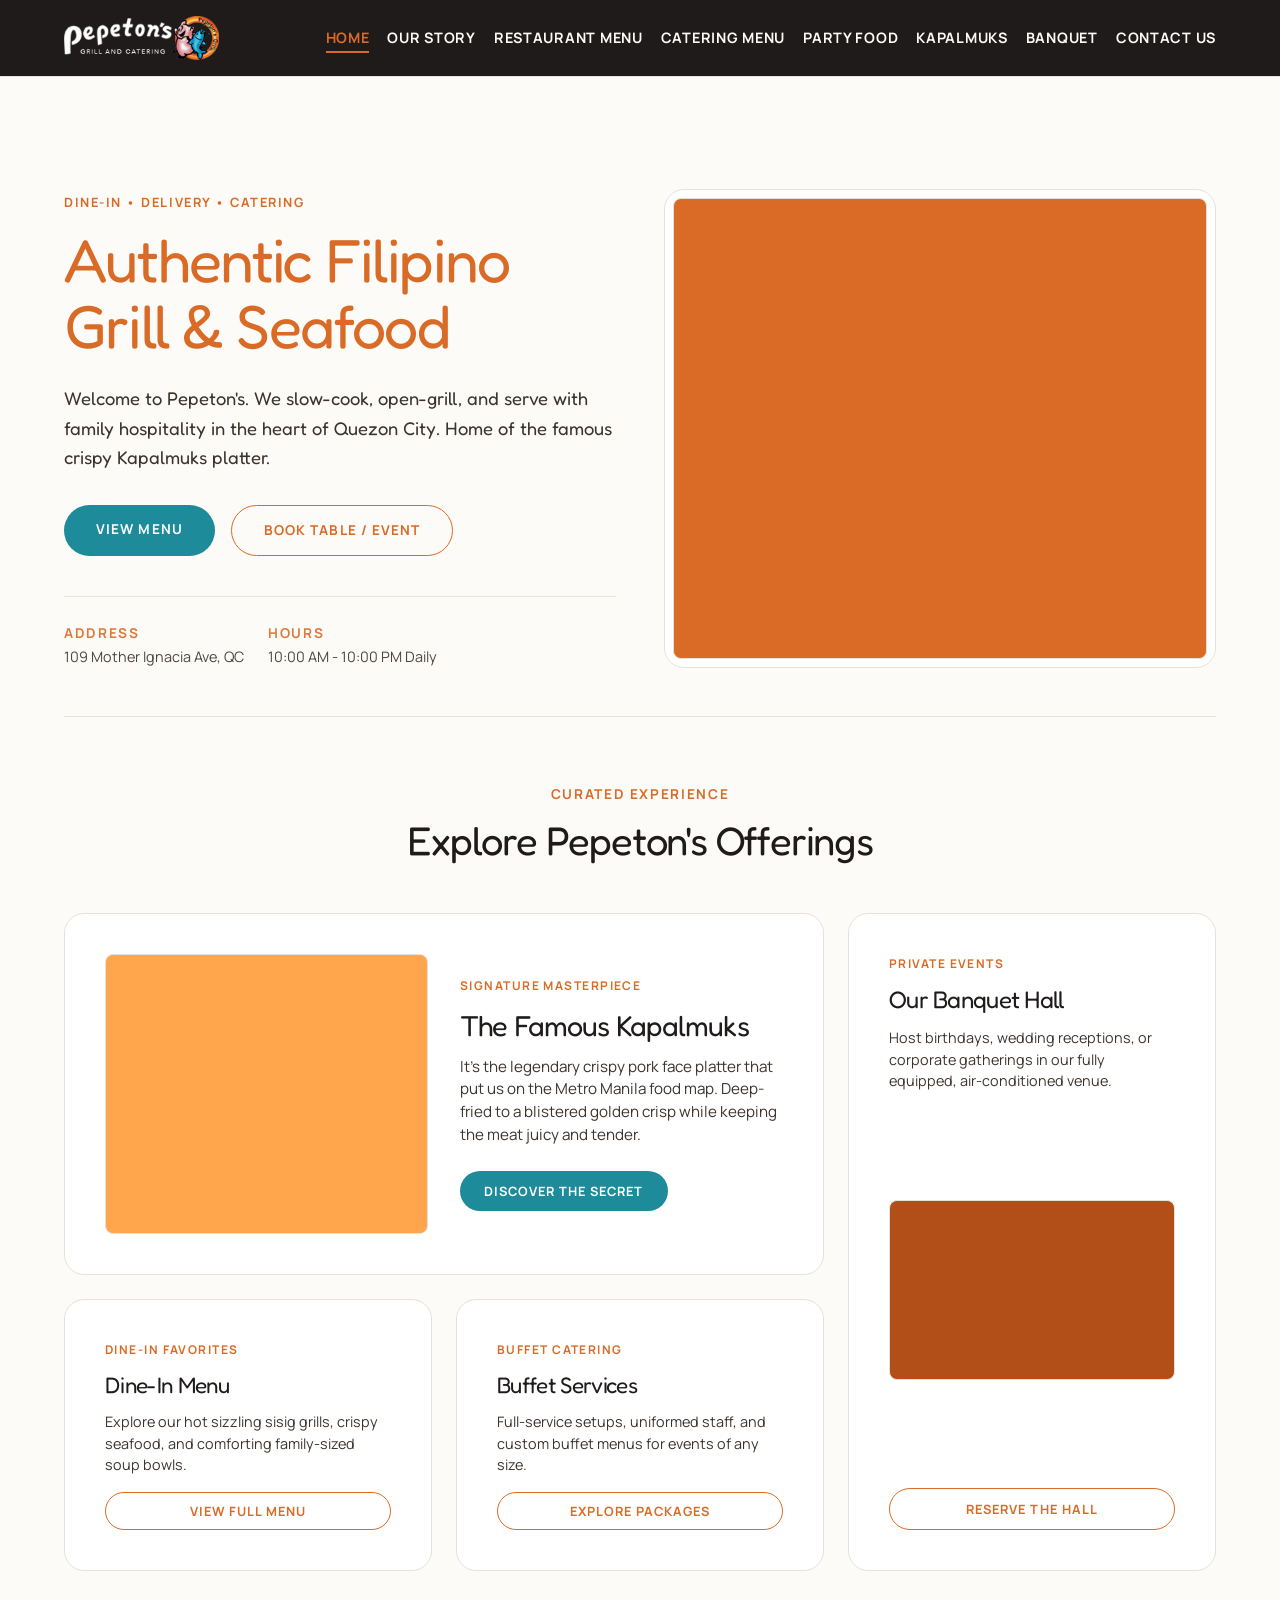
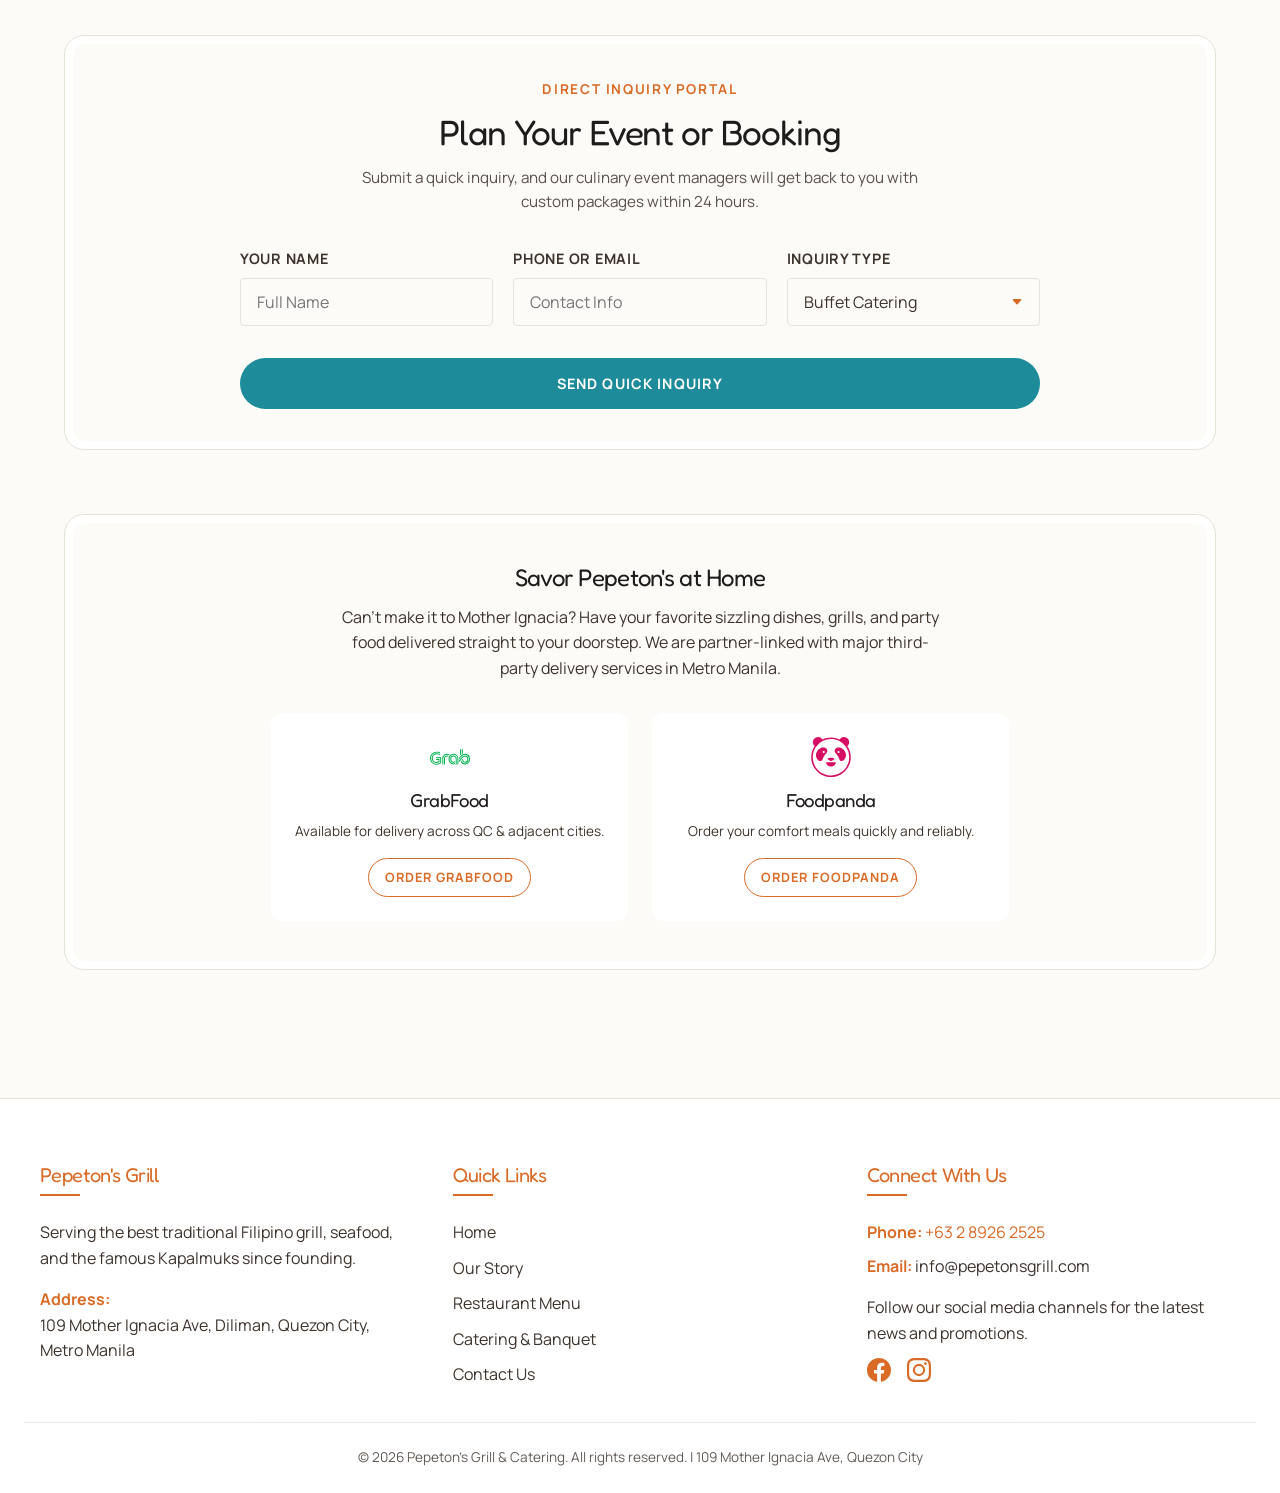
==== index.html @ 1246f4df "first commit" ====
<!DOCTYPE html>
<html lang="en">
<head>
  <meta charset="UTF-8">
  <meta name="viewport" content="width=device-width, initial-scale=1.0">
  <title>Pepeton's Grill & Catering | Home | Filipino & Seafood in Quezon City</title>
  <meta name="description" content="Welcome to Pepeton's Grill & Catering in Quezon City. Famous for Kapalmuks (crispy pork face), sisig, and grilled seafood. Order delivery or book private banquet and catering.">
  
  <!-- Google Fonts: Fredoka and Manrope -->
  <link rel="preconnect" href="https://fonts.googleapis.com">
  <link rel="preconnect" href="https://fonts.gstatic.com" crossorigin>
  <link href="https://fonts.googleapis.com/css2?family=Fredoka:wght@400;600;700&family=Manrope:wght@400;700&display=swap" rel="stylesheet">
  
  <link rel="stylesheet" href="css/style.css">

</head>
<body>

  <!-- Top Sticky Header -->
  <header>
    <div class="nav-container">
      <a href="index.html" class="nav-logo" id="headerLogoLink">
        <img src="assets/logo.png" alt="Pepeton's Logo">
      </a>
      
      <button class="mobile-nav-toggle" id="mobileNavToggle" aria-label="Toggle navigation">
        <span></span>
        <span></span>
        <span></span>
      </button>

      <ul class="nav-links" id="navLinks">
        <li><a href="index.html" class="active">Home</a></li>
        <li><a href="our-story.html">Our Story</a></li>
        <li><a href="menu/restaurant.html">Restaurant Menu</a></li>
        <li><a href="menu/catering.html">Catering Menu</a></li>
        <li><a href="menu/party-food.html">Party Food</a></li>
        <li><a href="kapalmuks.html">Kapalmuks</a></li>
        <li><a href="banquet.html">Banquet</a></li>
        <li><a href="contact.html">Contact Us</a></li>
      </ul>
    </div>
  </header>

  <main>
    <!-- Hero Section -->
    <section class="hero" id="homeHero" style="margin-bottom: 64px;">
      <div class="hero-content">
        <span class="text-gold text-uppercase-label" style="font-size: 0.8rem;">Dine-In • Delivery • Catering</span>
        <h1 class="text-gold" style="font-size: clamp(2.3rem, 5vw, 3.8rem); line-height: 1.1; margin: 12px 0 24px;">Authentic Filipino Grill & Seafood</h1>
        <p class="hero-tagline" style="margin-bottom: 32px; font-size: 1.15rem; line-height: 1.6;">
          Welcome to Pepeton's. We slow-cook, open-grill, and serve with family hospitality in the heart of Quezon City. Home of the famous crispy Kapalmuks platter.
        </p>
        
        <div class="hero-actions" style="margin-bottom: 40px;">
          <a href="menu/restaurant.html" class="btn btn-primary" id="heroBtnMenu">View Menu</a>
          <a href="#homeQuickInquiry" class="btn btn-secondary" id="heroBtnCatering">Book Table / Event</a>
        </div>
        
        <div class="hero-operating-info">
          <div>
            <strong class="text-gold text-uppercase-label">Address</strong>
            <p>109 Mother Ignacia Ave, QC</p>
          </div>
          <div>
            <strong class="text-gold text-uppercase-label">Hours</strong>
            <p>10:00 AM - 10:00 PM Daily</p>
          </div>
        </div>
      </div>
      
      <!-- Double-Bezel Hero Image Shell -->
      <div class="bezel-wrapper" style="width: 100%; height: 100%;">
        <div class="image-placeholder" id="heroImagePlaceholder" style="height: 100%; min-height: 400px; background-color: #D96B27;"></div>
      </div>
    </section>

    <!-- Asymmetrical Bento Feature Grid Section -->
    <section id="homeBento" style="margin-bottom: 64px;">
      <div style="text-align: center; margin-bottom: 48px;">
        <span class="text-gold text-uppercase-label">Curated Experience</span>
        <h2 style="font-size: 2.5rem; margin-top: 8px;">Explore Pepeton's Offerings</h2>
      </div>
      
      <div class="bento-grid">
        <!-- Bento Cell 1: Spotlight on the famous Kapalmuks (spans 2 cols on desktop) -->
        <div class="bezel-wrapper bento-col-2">
          <div class="card bento-flex-mobile" style="flex-direction: row; gap: 32px; padding: 32px; background-color: var(--color-maroon-bg); display: flex;">
            <div class="image-placeholder" style="width: 50%; min-height: 280px; background-color: #FFA64D;"></div>
            <div style="width: 50%; display: flex; flex-direction: column; justify-content: center; align-items: flex-start;">
              <span class="text-gold text-uppercase-label" style="font-size: 0.75rem;">Signature Masterpiece</span>
              <h3 style="font-size: 1.8rem; margin: 12px 0; color: var(--color-price-white);">The Famous Kapalmuks</h3>
              <p style="font-size: 0.95rem; margin-bottom: 24px; color: var(--color-body-cream); line-height: 1.5;">
                It's the legendary crispy pork face platter that put us on the Metro Manila food map. Deep-fried to a blistered golden crisp while keeping the meat juicy and tender.
              </p>
              <a href="kapalmuks.html" class="btn btn-primary" style="padding: 10px 24px; font-size: 0.8rem;">Discover the Secret</a>
            </div>
          </div>
        </div>

        <!-- Bento Cell 2: Banquet Hall (spans 1 col wide, but spans 2 rows high) -->
        <div class="bezel-wrapper bento-row-2">
          <div class="card" style="padding: 32px; display: flex; flex-direction: column; justify-content: space-between; background-color: var(--color-maroon-bg); height: 100%;">
            <div style="display: flex; flex-direction: column; align-items: flex-start;">
              <span class="text-gold text-uppercase-label" style="font-size: 0.75rem;">Private Events</span>
              <h3 style="font-size: 1.5rem; margin: 12px 0; color: var(--color-price-white);">Our Banquet Hall</h3>
              <p style="font-size: 0.9rem; color: var(--color-body-cream); margin-bottom: 24px; line-height: 1.5;">
                Host birthdays, wedding receptions, or corporate gatherings in our fully equipped, air-conditioned venue.
              </p>
            </div>
            <div class="image-placeholder" style="min-height: 180px; background-color: #B24E18; margin-bottom: 24px;"></div>
            <a href="banquet.html" class="btn btn-secondary" style="width: 100%; text-align: center; font-size: 0.8rem; padding: 10px 0;">Reserve the Hall</a>
          </div>
        </div>

        <!-- Bento Cell 3: Dine-In Menu (1 col) -->
        <div class="bezel-wrapper">
          <div class="card" style="padding: 32px; display: flex; flex-direction: column; justify-content: space-between; background-color: var(--color-maroon-bg); height: 100%;">
            <div style="display: flex; flex-direction: column; align-items: flex-start;">
              <span class="text-gold text-uppercase-label" style="font-size: 0.75rem;">Dine-In Favorites</span>
              <h3 style="font-size: 1.4rem; margin: 12px 0; color: var(--color-price-white);">Dine-In Menu</h3>
              <p style="font-size: 0.9rem; color: var(--color-body-cream); line-height: 1.5;">
                Explore our hot sizzling sisig grills, crispy seafood, and comforting family-sized soup bowls.
              </p>
            </div>
            <a href="menu/restaurant.html" class="btn btn-secondary" style="width: 100%; text-align: center; font-size: 0.8rem; padding: 8px 0; margin-top: 16px;">View Full Menu</a>
          </div>
        </div>

        <!-- Bento Cell 4: Catering Services (1 col) -->
        <div class="bezel-wrapper">
          <div class="card" style="padding: 32px; display: flex; flex-direction: column; justify-content: space-between; background-color: var(--color-maroon-bg); height: 100%;">
            <div style="display: flex; flex-direction: column; align-items: flex-start;">
              <span class="text-gold text-uppercase-label" style="font-size: 0.75rem;">Buffet Catering</span>
              <h3 style="font-size: 1.4rem; margin: 12px 0; color: var(--color-price-white);">Buffet Services</h3>
              <p style="font-size: 0.9rem; color: var(--color-body-cream); line-height: 1.5;">
                Full-service setups, uniformed staff, and custom buffet menus for events of any size.
              </p>
            </div>
            <a href="menu/catering.html" class="btn btn-secondary" style="width: 100%; text-align: center; font-size: 0.8rem; padding: 8px 0; margin-top: 16px;">Explore Packages</a>
          </div>
        </div>
      </div>
    </section>

    <!-- High-Converting Lead Generation Inquiry Widget -->
    <section class="bezel-wrapper" id="homeQuickInquiry" style="margin-bottom: 64px;">
      <div class="bezel-inner-form">
        <div style="text-align: center; max-width: 600px; margin: 0 auto 32px;">
          <span class="text-gold text-uppercase-label">Direct Inquiry Portal</span>
          <h2 style="font-size: 2.2rem; margin-top: 8px; margin-bottom: 12px;">Plan Your Event or Booking</h2>
          <p style="font-size: 0.95rem; opacity: 0.85;">Submit a quick inquiry, and our culinary event managers will get back to you with custom packages within 24 hours.</p>
        </div>
        
        <form id="quickInquiryForm" style="max-width: 800px; margin: 0 auto;" onsubmit="event.preventDefault(); alert('Thank you! Your inquiry has been registered. Our events manager will contact you shortly.'); this.reset();">
          <div class="content-grid" style="grid-template-columns: repeat(auto-fit, minmax(200px, 1fr)); gap: 20px; margin-bottom: 32px;">
            <div class="form-group" style="margin-bottom: 0;">
              <label for="quickName">Your Name</label>
              <input type="text" id="quickName" class="form-control" placeholder="Full Name" required>
            </div>
            
            <div class="form-group" style="margin-bottom: 0;">
              <label for="quickContact">Phone or Email</label>
              <input type="text" id="quickContact" class="form-control" placeholder="Contact Info" required>
            </div>
            
            <div class="form-group" style="margin-bottom: 0;">
              <label for="quickType">Inquiry Type</label>
              <select id="quickType" class="form-control" required>
                <option value="catering">Buffet Catering</option>
                <option value="banquet">Private Banquet Booking</option>
                <option value="party">Party Trays Delivery/Pickup</option>
                <option value="table">Table Reservation</option>
              </select>
            </div>
          </div>
          
          <button type="submit" class="btn btn-primary" style="width: 100%; padding: 16px 0; font-size: 0.9rem;">Send Quick Inquiry</button>
        </form>
      </div>
    </section>

    <!-- Delivery Platforms & Banner -->
    <section class="bezel-wrapper" id="homeDelivery" style="margin-bottom: 64px;">
      <div class="card" style="text-align: center; background-color: var(--color-bg-dark); padding: 40px 24px;">
        <h2 style="margin-bottom: 12px;">Savor Pepeton's at Home</h2>
        <p style="max-width: 600px; margin: 0 auto 32px; color: var(--color-body-cream);">
          Can't make it to Mother Ignacia? Have your favorite sizzling dishes, grills, and party food delivered straight to your doorstep. We are partner-linked with major third-party delivery services in Metro Manila.
        </p>
        
        <div class="content-grid" style="grid-template-columns: repeat(auto-fit, minmax(200px, 1fr)); gap: 24px; max-width: 800px; margin: 0 auto;">
          <div class="card" style="padding: 24px; align-items: center; justify-content: center; background-color: var(--color-maroon-bg); display: flex;">
            <svg role="img" viewBox="0 0 24 24" xmlns="http://www.w3.org/2000/svg" style="width: 40px; height: 40px; fill: #00B14F; margin-bottom: 12px;">
              <title>Grab</title>
              <path d="M23.129 10.863a2.927 2.927 0 00-2.079-.872c-.57 0-1.141.212-1.455.421-.651.434-1.186.904-2.149 2.148v.894c.817-1.064 1.59-1.903 2.177-2.364.386-.31.933-.501 1.427-.501 1.275 0 2.352 1.077 2.352 2.352v.538c0 .63-.247 1.223-.698 1.668a2.341 2.341 0 01-1.654.685c-1.048 0-1.97-.719-2.22-1.701l-.422.51c.307 1.03 1.417 1.789 2.642 1.789.778 0 1.516-.31 2.079-.872.562-.562.871-1.3.871-2.079v-.538c0-.778-.31-1.517-.871-2.078m-12.8-.274c.406 0 .757.087 1.074.266.149-.186.299-.337.411-.449-.335-.256-.903-.415-1.485-.415-.83 0-1.584.3-2.122.843-.534.54-.83 1.287-.83 2.107v3.489h.598V12.94c0-1.385.968-2.352 2.354-2.352m5.678 5.84v-3.488c0-1.072-.84-1.913-1.913-1.913-.5 0-.976.203-1.343.57a1.895 1.895 0 00-.57 1.343v.538c0 1.037.877 1.913 1.913 1.913.285 0 .671-.07.908-.264v-.631c-.232.187-.57.298-.908.298a1.302 1.302 0 01-1.315-1.316v-.538a1.3 1.3 0 011.315-1.314 1.3 1.3 0 011.316 1.314v3.489zM0 12.596v.193c0 1.036.393 2.003 1.107 2.722a3.759 3.759 0 002.689 1.112c.82 0 1.548-.186 2.162-.551.506-.302.73-.607.75-.635V12.22H3.65v.597H6.11v2.434l-.002.002c-.288.288-.972.77-2.312.77a3.165 3.165 0 01-2.279-.938 3.247 3.247 0 01-.92-2.297v-.193c0-.83.375-1.656 1.026-2.269a3.558 3.558 0 012.442-.967c.847 0 1.438.129 1.913.416v-.67c-.494-.21-1.085-.305-1.913-.305C1.862 8.8 0 10.538 0 12.595m10.329-.968c.226 0 .419.037.571.112.075-.186.151-.339.262-.525-.162-.116-.549-.186-.833-.186-1.09 0-1.913.823-1.913 1.913v3.489h.598V12.94c0-.774.54-1.314 1.315-1.314m-4.351-.702v-.707c-.541-.29-1.131-.419-1.913-.419-.799 0-1.555.293-2.132.824-.577.532-.895 1.233-.895 1.972v.193c0 1.542 1.237 2.796 2.758 2.796 1.237 0 1.745-.405 1.874-.533v-1.794H3.65v.598h1.46v.899l-.005.001c-.187.075-.578.231-1.31.231-.58 0-1.122-.225-1.528-.636a2.203 2.203 0 01-.632-1.562v-.193c0-1.192 1.113-2.198 2.43-2.198.91 0 1.45.147 1.913.528m14.105 1.126c.27-.27.623-.424.967-.424.737 0 1.315.577 1.315 1.314v.538c0 .738-.578 1.316-1.315 1.316-.357 0-.702-.196-.972-.55a2.151 2.151 0 01-.418-1.12l-.484.591c.095.452.33.885.665 1.19.344.313.774.486 1.209.486a1.915 1.915 0 001.913-1.913v-.538c0-.499-.202-.977-.57-1.343a1.896 1.896 0 00-1.343-.57c-.316 0-.818.114-1.417.652l-.002.002c-.16.16-.536.536-.765.804-.384.42-.943 1.054-1.42 1.688v.933c.529-.68.833-1.06 1.33-1.634.445-.519.996-1.15 1.307-1.422m-8.939 1.428c0 .779.31 1.517.872 2.08a2.93 2.93 0 002.078.87c.33 0 .669-.07.908-.188v-.597c-.28.117-.618.188-.908.188-1.274 0-2.352-1.077-2.352-2.353v-.538c0-1.275 1.078-2.352 2.352-2.352a2.34 2.34 0 012.353 2.353v3.488h.598v-3.604a2.979 2.979 0 00-.915-2.006 2.92 2.92 0 00-2.036-.83c-.778 0-1.516.31-2.078.873a2.926 2.926 0 00-.872 2.078zm6.918-2.313c.183-.22.372-.443.596-.631V7.378h-.596zm1.037-.876V7.378h.597V9.88a3.601 3.601 0 00-.597.41"/>
            </svg>
            <h3>GrabFood</h3>
            <p style="font-size: 0.85rem; margin: 8px 0 16px;">Available for delivery across QC & adjacent cities.</p>
            <a href="https://food.grab.com" target="_blank" rel="noopener" class="btn btn-secondary" style="padding: 8px 16px; font-size: 0.8rem;">Order GrabFood</a>
          </div>
          
          <div class="card" style="padding: 24px; align-items: center; justify-content: center; background-color: var(--color-maroon-bg); display: flex;">
            <svg role="img" viewBox="0 0 24 24" xmlns="http://www.w3.org/2000/svg" style="width: 40px; height: 40px; fill: #D70F64; margin-bottom: 12px;">
              <title>foodpanda</title>
              <path d="M4.224 0a3.14 3.14 0 00-3.14 3.127 3.1 3.1 0 001.079 2.36 11.811 11.811 0 00-2.037 6.639C.126 18.68 5.458 24 12 24c6.542 0 11.874-5.32 11.874-11.874a11.69 11.69 0 00-2.025-6.614 3.136 3.136 0 001.09-2.373A3.132 3.132 0 0019.8.012a3.118 3.118 0 00-2.636 1.438A11.792 11.792 0 0012.012.264c-1.845 0-3.595.419-5.152 1.174A3.133 3.133 0 004.224 0zM12 1.198c1.713 0 3.331.396 4.78 1.102a10.995 10.995 0 014.29 3.715 10.89 10.89 0 011.882 6.135c.011 6.039-4.901 10.951-10.94 10.951-6.04 0-10.951-4.912-10.951-10.951 0-2.277.694-4.386 1.88-6.135A11.08 11.08 0 017.232 2.3 10.773 10.773 0 0112 1.198zM7.367 6.345c-.853.012-1.743.292-2.28.653-1.031.682-2.29 2.156-2.085 4.181.191 2.025 1.785 3.283 2.612 3.283.826 0 1.234-.42 1.485-1.45.252-1.018 1.115-2.192 2.217-3.45s-.024-2.469-.024-2.469c-.393-.513-1.052-.727-1.755-.747a3.952 3.952 0 00-.17-.001zm9.233.007l-.17.001c-.702.02-1.358.233-1.746.752 0 0-1.126 1.21-.024 2.469 1.114 1.258 1.965 2.432 2.217 3.45.251 1.019.659 1.438 1.485 1.45.827 0 2.409-1.258 2.612-3.283.204-2.025-1.054-3.51-2.084-4.182-.544-.36-1.437-.643-2.29-.657zm-8.962 2c.348 0 .624.275.624.623-.012.335-.288.623-.624.623a.619.619 0 01-.623-.623c0-.348.276-.624.623-.624zm8.891 0c.348 0 .623.275.623.623-.012.335-.287.623-.623.623a.619.619 0 01-.623-.623c0-.348.288-.624.623-.624zm-4.541 4.025c-.527 0-2.06.096-2.06.587 0 .887 1.88 1.522 2.06 1.474.18.048 2.06-.587 2.06-1.474 0-.49-1.52-.587-2.06-.587zM9.076 15.17c0 1.414 1.294 2.564 2.912 2.564 1.618 0 2.924-1.15 2.924-2.564z"/>
            </svg>
            <h3>Foodpanda</h3>
            <p style="font-size: 0.85rem; margin: 8px 0 16px;">Order your comfort meals quickly and reliably.</p>
            <a href="https://www.foodpanda.ph" target="_blank" rel="noopener" class="btn btn-secondary" style="padding: 8px 16px; font-size: 0.8rem;">Order Foodpanda</a>
          </div>
        </div>
      </div>
    </section>
  </main>

  <!-- Footer -->
  <footer>
    <div class="footer-grid">
      <div class="footer-col">
        <h3 class="text-gold">Pepeton's Grill</h3>
        <p>Serving the best traditional Filipino grill, seafood, and the famous Kapalmuks since founding.</p>
        <p style="margin-top: 16px;"><strong class="text-gold">Address:</strong><br>109 Mother Ignacia Ave, Diliman, Quezon City, Metro Manila</p>
      </div>
      
      <div class="footer-col">
        <h3 class="text-gold">Quick Links</h3>
        <ul>
          <li><a href="index.html">Home</a></li>
          <li><a href="our-story.html">Our Story</a></li>
          <li><a href="menu/restaurant.html">Restaurant Menu</a></li>
          <li><a href="menu/catering.html">Catering & Banquet</a></li>
          <li><a href="contact.html">Contact Us</a></li>
        </ul>
      </div>

      <div class="footer-col">
        <h3 class="text-gold">Connect With Us</h3>
        <p><strong class="text-gold">Phone:</strong> <a href="tel:+63289262525" class="text-gold">+63 2 8926 2525</a></p>
        <p><strong class="text-gold">Email:</strong> info@pepetonsgrill.com</p>
        <p style="margin-top: 16px;">Follow our social media channels for the latest news and promotions.</p>
        <p style="margin-top: 12px; display: flex; gap: 16px; align-items: center;">
          <a href="https://facebook.com" target="_blank" rel="noopener" class="text-gold" aria-label="Facebook" style="display: flex; align-items: center;">
            <svg viewBox="0 0 24 24" fill="currentColor" style="width: 24px; height: 24px; transition: transform 0.2s;" onmouseover="this.style.transform='scale(1.1)'" onmouseout="this.style.transform='scale(1)'">
              <path d="M24 12.073c0-6.627-5.373-12-12-12s-12 5.373-12 12c0 5.99 4.388 10.954 10.125 11.854v-8.385H7.078v-3.47h3.047V9.43c0-3.007 1.792-4.669 4.533-4.669 1.312 0 2.686.235 2.686.235v2.953H15.83c-1.491 0-1.956.925-1.956 1.874v2.25h3.328l-.532 3.47h-2.796v8.385C19.612 23.027 24 18.062 24 12.073z"/>
            </svg>
          </a>
          <a href="https://instagram.com" target="_blank" rel="noopener" class="text-gold" aria-label="Instagram" style="display: flex; align-items: center;">
            <svg viewBox="0 0 24 24" fill="currentColor" style="width: 24px; height: 24px; transition: transform 0.2s;" onmouseover="this.style.transform='scale(1.1)'" onmouseout="this.style.transform='scale(1)'">
              <path d="M12 2.163c3.204 0 3.584.012 4.85.07 3.252.148 4.771 1.691 4.919 4.919.058 1.265.069 1.645.069 4.849 0 3.205-.012 3.584-.069 4.849-.149 3.225-1.664 4.771-4.919 4.919-1.266.058-1.644.07-4.85.07-3.204 0-3.584-.012-4.849-.07-3.26-.149-4.771-1.699-4.919-4.92-.058-1.265-.07-1.644-.07-4.849 0-3.204.013-3.583.07-4.849.149-3.227 1.664-4.771 4.919-4.919 1.266-.057 1.645-.069 4.849-.069zM12 0C8.741 0 8.333.014 7.053.072 2.695.272.273 2.69.073 7.051.014 8.333 0 8.741 0 12c0 3.259.014 3.668.072 4.948.2 4.358 2.618 6.78 6.98 6.98 1.281.058 1.689.072 4.948.072 3.259 0 3.668-.014 4.948-.072 4.354-.2 6.782-2.618 6.979-6.98.059-1.28.073-1.689.073-4.948 0-3.259-.014-3.667-.072-4.947-.196-4.354-2.617-6.78-6.979-6.98C15.668.014 15.259 0 12 0zm0 5.838a6.162 6.162 0 1 0 0 12.324 6.162 6.162 0 0 0 0-12.324zM12 16a4 4 0 1 1 0-8 4 4 0 0 1 0 8zm6.406-11.845a1.44 1.44 0 1 0 0 2.881 1.44 1.44 0 0 0 0-2.881z"/>
            </svg>
          </a>
        </p>
      </div>
    </div>
    <div class="footer-bottom">
      &copy; 2026 Pepeton's Grill & Catering. All rights reserved. | 109 Mother Ignacia Ave, Quezon City
    </div>
  </footer>

  <script src="js/main.js"></script>
</body>
</html>
---- css/style.css ----
/* Core Design Tokens */
:root {
  /* Colors */
  --color-bg-dark: #FDFBF7; /* Premium off-white paper canvas */
  --color-maroon-bg: #FFFFFF; /* Pure white containers/header/footer */
  --color-brown-mid: #E6E2DA; /* Light warm-gray borders/dividers */
  --color-header-gold: #D96B27; /* Muted Logo Orange */
  --color-body-cream: #3D332D; /* Elegant dark charcoal-brown for readable text */
  --color-price-white: #1E1B1A; /* Very dark charcoal from logo background */
  --color-section-red: #1E8B9B; /* Muted Logo Fish Teal-Blue */
  --color-warm-orange: #D96B27; /* Muted Logo Orange */
  --color-heart-accent: #D67080; /* Muted Logo Pig Pink */
  --color-divider-brown: #C4B0A0; /* Soft sand divider */

  /* Spacing Scale (4pt base) */
  --space-xs: 4px;
  --space-sm: 8px;
  --space-md: 16px;
  --space-lg: 24px;
  --space-xl: 48px;
  --space-xxl: 64px;
  --space-xxxl: 96px;

  /* Fonts */
  --font-display: 'Fredoka', 'Manrope', sans-serif;
  --font-body: 'Manrope', sans-serif;

  /* Motion Curves */
  --motion-ease-standard: cubic-bezier(0.32, 0.72, 0, 1);



  /* Border Radii */
  --radius-sm: 4px;
  --radius-md: 8px;
  --radius-lg: 16px;
}

/* Global Reset & Base Styling */
* {
  box-sizing: border-box;
  margin: 0;
  padding: 0;
}

body {
  background-color: var(--color-bg-dark);
  color: var(--color-body-cream);
  font-family: var(--font-body);
  font-size: 16px;
  line-height: 1.6;
  -webkit-font-smoothing: antialiased;
  font-optical-sizing: auto;
  font-kerning: normal;
}

/* Typography Utility Classes */
h1, h2, h3, h4, h5, h6 {
  font-family: var(--font-display);
  font-weight: 400;
  color: var(--color-price-white);
  text-wrap: balance;
  letter-spacing: -0.03em;
  line-height: 1.25;
}

.text-price {
  color: var(--color-price-white);
  font-family: var(--font-display);
  font-weight: 400;
}

.text-gold {
  color: var(--color-header-gold);
}

.text-red {
  color: var(--color-section-red);
}

.text-uppercase-label {
  font-size: 0.85rem;
  font-weight: 700;
  letter-spacing: 0.12em; /* Open tracking for small uppercase labels */
  text-transform: uppercase;
}

a {
  color: inherit;
  text-decoration: none;
  transition: color 0.2s cubic-bezier(0.4, 0, 0.2, 1);
}

/* Keyboard Accessible Focus States */
a:focus-visible, 
button:focus-visible, 
input:focus-visible, 
select:focus-visible, 
textarea:focus-visible {
  outline: 2px solid var(--color-header-gold);
  outline-offset: 4px;
}

/* Prose Line Length Containment */
.container-prose {
  max-width: 70ch;
  margin-left: auto;
  margin-right: auto;
}

.container-prose p {
  margin-bottom: var(--space-md);
}

/* Header & Navigation */
header {
  position: sticky;
  top: 0;
  z-index: 100;
  background-color: var(--color-price-white);
  border-bottom: 1px solid var(--color-brown-mid);
}

.nav-container {
  display: flex;
  justify-content: space-between;
  align-items: center;
  max-width: 1200px;
  margin: 0 auto;
  padding: var(--space-md) var(--space-lg);
}

.nav-logo {
  display: flex;
  align-items: center;
  transition: transform 0.3s var(--motion-ease-standard);
}

.nav-logo:hover {
  transform: scale(1.02);
}

.nav-logo img {
  height: 44px; /* Slightly smaller to fit inside the padded badge */
  width: auto;
  display: block;
}

.nav-links {
  display: flex;
  gap: 18px;
  list-style: none;
  align-items: center;
}

.nav-links a {
  color: var(--color-bg-dark);
  font-size: 0.9rem;
  font-weight: 700;
  text-transform: uppercase;
  letter-spacing: 0.05em;
  padding: var(--space-xs) 0;
  border-bottom: 2px solid transparent;
  white-space: nowrap;
}

.nav-links a:hover,
.nav-links a.active {
  color: var(--color-header-gold);
  border-bottom-color: var(--color-header-gold);
}

/* Mobile Nav Toggle */
.mobile-nav-toggle {
  display: none;
  background: none;
  border: none;
  cursor: pointer;
  padding: var(--space-sm);
}

.mobile-nav-toggle span {
  display: block;
  width: 24px;
  height: 2px;
  background-color: var(--color-header-gold);
  margin: 5px 0;
  transition: 0.3s;
}

/* Page Layouts & Containers */
main {
  max-width: 1200px;
  margin: 0 auto;
  padding: var(--space-xxl) var(--space-lg);
}

section {
  margin-bottom: var(--space-xxl);
}

/* Footer styling */
footer {
  background-color: var(--color-maroon-bg);
  border-top: 1px solid var(--color-brown-mid);
  padding: var(--space-xxl) var(--space-lg) var(--space-lg);
}

.footer-grid {
  display: grid;
  grid-template-columns: repeat(auto-fit, minmax(250px, 1fr));
  gap: 40px;
  max-width: 1200px;
  margin: 0 auto;
}

.footer-col h3 {
  font-size: 1.25rem;
  margin-bottom: var(--space-lg);
  position: relative;
  padding-bottom: var(--space-sm);
}

.footer-col h3::after {
  content: '';
  position: absolute;
  left: 0;
  bottom: 0;
  width: 40px;
  height: 2px;
  background-color: var(--color-header-gold);
}

.footer-col p, .footer-col ul {
  color: var(--color-body-cream);
  margin-bottom: var(--space-sm);
}

.footer-col ul {
  list-style: none;
}

.footer-col ul li {
  margin-bottom: 10px;
}

.footer-col ul li a:hover {
  color: var(--color-header-gold);
}

.footer-bottom {
  text-align: center;
  padding-top: var(--space-lg);
  margin-top: var(--space-lg);
  border-top: 1px solid var(--color-brown-mid);
  font-size: 0.85rem;
  color: var(--color-body-cream);
  opacity: 0.8;
}

/* Interactive Components */
.btn {
  display: inline-block;
  font-family: var(--font-body);
  font-size: 0.85rem;
  font-weight: 700;
  text-transform: uppercase;
  letter-spacing: 0.08em;
  padding: 14px 32px;
  border-radius: 50px; /* Fully rounded pill per high-end design */
  cursor: pointer;
  text-align: center;
  transition: all 0.4s var(--motion-ease-standard);
  border: none;
}

.btn-primary {
  background-color: var(--color-section-red);
  color: #FFFFFF;
}

.btn-primary:hover {
  background-color: var(--color-warm-orange);
  transform: scale(1.02);
}

.btn-primary:active {
  transform: scale(0.98);
}

.btn-secondary {
  background-color: transparent;
  color: var(--color-header-gold);
  border: 1px solid var(--color-header-gold);
}

.btn-secondary:hover {
  background-color: var(--color-header-gold);
  color: var(--color-bg-dark);
  transform: scale(1.02);
}

.btn-secondary:active {
  transform: scale(0.98);
}

.image-placeholder {
  display: flex;
  flex-direction: column;
  align-items: center;
  justify-content: center;
  background-color: var(--color-maroon-bg);
  border: 1px solid var(--color-brown-mid);
  border-radius: var(--radius-md);
  padding: 0;
  text-align: center;
  min-height: 250px;
  width: 100%;
  position: relative;
  overflow: hidden;
  transition: border-color 0.2s;
}

.image-placeholder:hover {
  border-color: var(--color-header-gold);
}


/* Hero Section */
.hero {
  display: grid;
  grid-template-columns: 1fr 1fr;
  gap: var(--space-xl);
  align-items: center;
  padding: var(--space-xl) 0;
  border-bottom: 1px solid var(--color-brown-mid);
}

.hero-content h1 {
  font-size: clamp(2.5rem, 6vw, 4.5rem);
  margin-bottom: var(--space-lg);
  line-height: 1.1;
}

.hero-tagline {
  font-size: 1.25rem;
  color: var(--color-body-cream);
  margin-bottom: var(--space-xl);
  font-family: var(--font-display);
}

.hero-actions {
  display: flex;
  gap: var(--space-md);
  flex-wrap: wrap;
  margin-bottom: var(--space-xl);
}

.hero-operating-info {
  display: flex;
  gap: var(--space-lg);
  font-size: 0.9rem;
  border-top: 1px solid var(--color-brown-mid);
  padding-top: var(--space-lg);
  opacity: 0.9;
}

/* Cards & Layouts */
.content-grid {
  display: grid;
  grid-template-columns: repeat(auto-fit, minmax(320px, 1fr));
  gap: var(--space-lg);
}

.card {
  background-color: var(--color-maroon-bg);
  border: 1px solid var(--color-brown-mid);
  border-radius: var(--radius-md);
  padding: 32px;
  display: flex;
  flex-direction: column;
  transition: transform 0.4s var(--motion-ease-standard), border-color 0.4s var(--motion-ease-standard);
}

.card:hover {
  transform: translateY(-4px);
  border-color: var(--color-header-gold);
}

.card-title {
  margin-bottom: var(--space-md);
  font-size: 1.4rem;
}

.card-content {
  flex-grow: 1;
  margin-bottom: var(--space-lg);
}

/* Menus & Lists */
.menu-tabs {
  display: flex;
  justify-content: center;
  gap: var(--space-md);
  margin-bottom: 40px;
  flex-wrap: wrap;
  border-bottom: 1px solid var(--color-brown-mid);
  padding-bottom: var(--space-md);
}

.menu-tab-btn {
  background: none;
  border: none;
  font-family: var(--font-body);
  font-size: 1rem;
  font-weight: 700;
  color: var(--color-body-cream);
  padding: var(--space-sm) var(--space-md);
  cursor: pointer;
  transition: 0.2s;
  border-bottom: 2px solid transparent;
}

.menu-tab-btn.active,
.menu-tab-btn:hover {
  color: var(--color-header-gold);
  border-bottom-color: var(--color-header-gold);
}

.menu-section-title {
  margin: 40px 0 var(--space-lg);
  border-bottom: 2px solid var(--color-brown-mid);
  padding-bottom: var(--space-sm);
  position: relative;
}

.menu-section-title::after {
  content: '';
  position: absolute;
  left: 0;
  bottom: -2px;
  width: 60px;
  height: 2px;
  background-color: var(--color-section-red);
}

.menu-grid {
  display: grid;
  grid-template-columns: 1fr 1fr;
  gap: var(--space-lg);
}

.menu-item {
  display: flex;
  justify-content: space-between;
  gap: var(--space-md);
  border-bottom: 1px dashed var(--color-brown-mid);
  padding-bottom: var(--space-md);
  margin-bottom: var(--space-md);
}

.menu-item-info {
  flex-grow: 1;
  max-width: 80%;
}

.menu-item-name {
  font-family: var(--font-display);
  font-size: 1.15rem;
  color: var(--color-price-white);
  margin-bottom: var(--space-xs);
}

.menu-item-desc {
  font-size: 0.9rem;
  opacity: 0.85;
}

.menu-item-price {
  font-size: 1.15rem;
  font-weight: 700;
  white-space: nowrap;
}

/* Catering and Banquet Package Tiers */
.package-card {
  border-top: 4px solid var(--color-header-gold);
}

.package-price {
  font-size: 2rem;
  color: var(--color-header-gold);
  margin: var(--space-md) 0;
  font-family: var(--font-display);
}

.package-features {
  list-style: none;
  margin-bottom: var(--space-lg);
}

.package-features li {
  margin-bottom: 10px;
  padding-left: 24px;
  position: relative;
}

.package-features li::before {
  content: '✓';
  position: absolute;
  left: 0;
  color: var(--color-header-gold);
  font-weight: bold;
}

/* Contact Form & Input Styles */
.contact-container {
  display: grid;
  grid-template-columns: 1fr 1fr;
  gap: var(--space-xl);
}

.form-group {
  margin-bottom: var(--space-lg);
}

.form-group label {
  display: block;
  font-family: var(--font-body);
  font-size: 0.9rem;
  font-weight: 700;
  text-transform: uppercase;
  letter-spacing: 0.05em;
  margin-bottom: var(--space-sm);
  color: var(--color-body-cream);
}

.form-control {
  width: 100%;
  background-color: var(--color-bg-dark);
  border: 1px solid var(--color-brown-mid);
  color: var(--color-body-cream);
  padding: 12px 16px;
  font-family: var(--font-body);
  font-size: 1rem;
  border-radius: var(--radius-sm);
  transition: border-color 0.2s;
}

.form-control:focus {
  outline: none;
  border-color: var(--color-header-gold);
}

select.form-control {
  appearance: none;
  background-image: url("data:image/svg+xml,%3Csvg xmlns='http://www.w3.org/2000/svg' width='12' height='12' fill='%23D96B27' viewBox='0 0 16 16'%3E%3Cpath d='M7.247 11.14 2.451 5.658C1.885 5.013 2.345 4 3.204 4h9.592a1 1 0 0 1 .753 1.659l-4.796 5.48a1 1 0 0 1-1.506 0z'/%3E%3C/svg%3E");
  background-repeat: no-repeat;
  background-position: calc(100% - 16px) center;
  padding-right: 40px;
}

.alert-success {
  background-color: var(--color-maroon-bg);
  border: 1px solid var(--color-header-gold);
  color: var(--color-body-cream);
  padding: var(--space-md);
  border-radius: var(--radius-sm);
  margin-bottom: var(--space-lg);
  text-align: center;
  font-weight: bold;
}

/* Map Section */
.map-responsive {
  overflow: hidden;
  padding-bottom: 56.25%;
  position: relative;
  height: 0;
  border: 1px solid var(--color-brown-mid);
  border-radius: var(--radius-md);
}

.map-responsive iframe {
  left: 0;
  top: 0;
  height: 100%;
  width: 100%;
  position: absolute;
}

/* Mobile & Tablet Responsiveness */
@media (max-width: 1200px) and (min-width: 1025px) {
  .nav-container {
    padding: var(--space-md) var(--space-md);
  }
  .nav-logo img {
    height: 38px;
  }
  .nav-links {
    gap: 12px;
  }
  .nav-links a {
    font-size: 0.85rem;
  }
}

@media (max-width: 1024px) {
  .nav-links {
    display: none; /* Collapses on mobile */
    flex-direction: column;
    position: absolute;
    top: 100%;
    left: 0;
    width: 100%;
    background-color: var(--color-price-white);
    border-bottom: 1px solid var(--color-brown-mid);
    padding: var(--space-lg);
    gap: var(--space-md);
  }

  .nav-links.active {
    display: flex;
  }

  .mobile-nav-toggle {
    display: block;
  }

  .nav-logo img {
    height: 36px;
  }

  .hero {
    grid-template-columns: 1fr;
    text-align: center;
    gap: var(--space-lg);
  }
  
  .hero-actions {
    justify-content: center;
  }
  
  .hero-operating-info {
    justify-content: center;
  }

  .contact-container {
    grid-template-columns: 1fr;
    gap: var(--space-lg);
  }
}

@media (max-width: 768px) {
  .menu-grid {
    grid-template-columns: 1fr;
  }
  
  main {
    padding: var(--space-lg) var(--space-md);
  }
}

/* Bento Grid Layout System */
.bento-grid {
  display: grid;
  grid-template-columns: repeat(3, 1fr);
  gap: 24px;
}

.bento-col-2 {
  grid-column: span 2;
}

.bento-row-2 {
  grid-row: span 2;
}

/* Double-Bezel Concentric Structural Panels */
.bezel-wrapper {
  border: 1px solid var(--color-brown-mid);
  padding: 8px;
  border-radius: 20px;
  background-color: var(--color-maroon-bg);
  box-sizing: border-box;
  transition: border-color 0.3s cubic-bezier(0.32, 0.72, 0, 1);
}

.bezel-wrapper:hover {
  border-color: var(--color-header-gold);
}

.bezel-wrapper .card {
  border: none;
  border-radius: 12px;
  height: 100%;
  margin-bottom: 0;
}

.bezel-inner-form {
  background-color: var(--color-bg-dark);
  border-radius: 12px;
  padding: 32px;
}

@media (max-width: 1024px) {
  .bento-grid {
    grid-template-columns: 1fr;
    gap: 16px;
  }
  
  .bento-col-2 {
    grid-column: span 1;
  }
  
  .bento-row-2 {
    grid-row: span 1;
  }
  
  .bento-flex-mobile {
    flex-direction: column !important;
  }
  
  .bento-flex-mobile > div {
    width: 100% !important;
  }
}
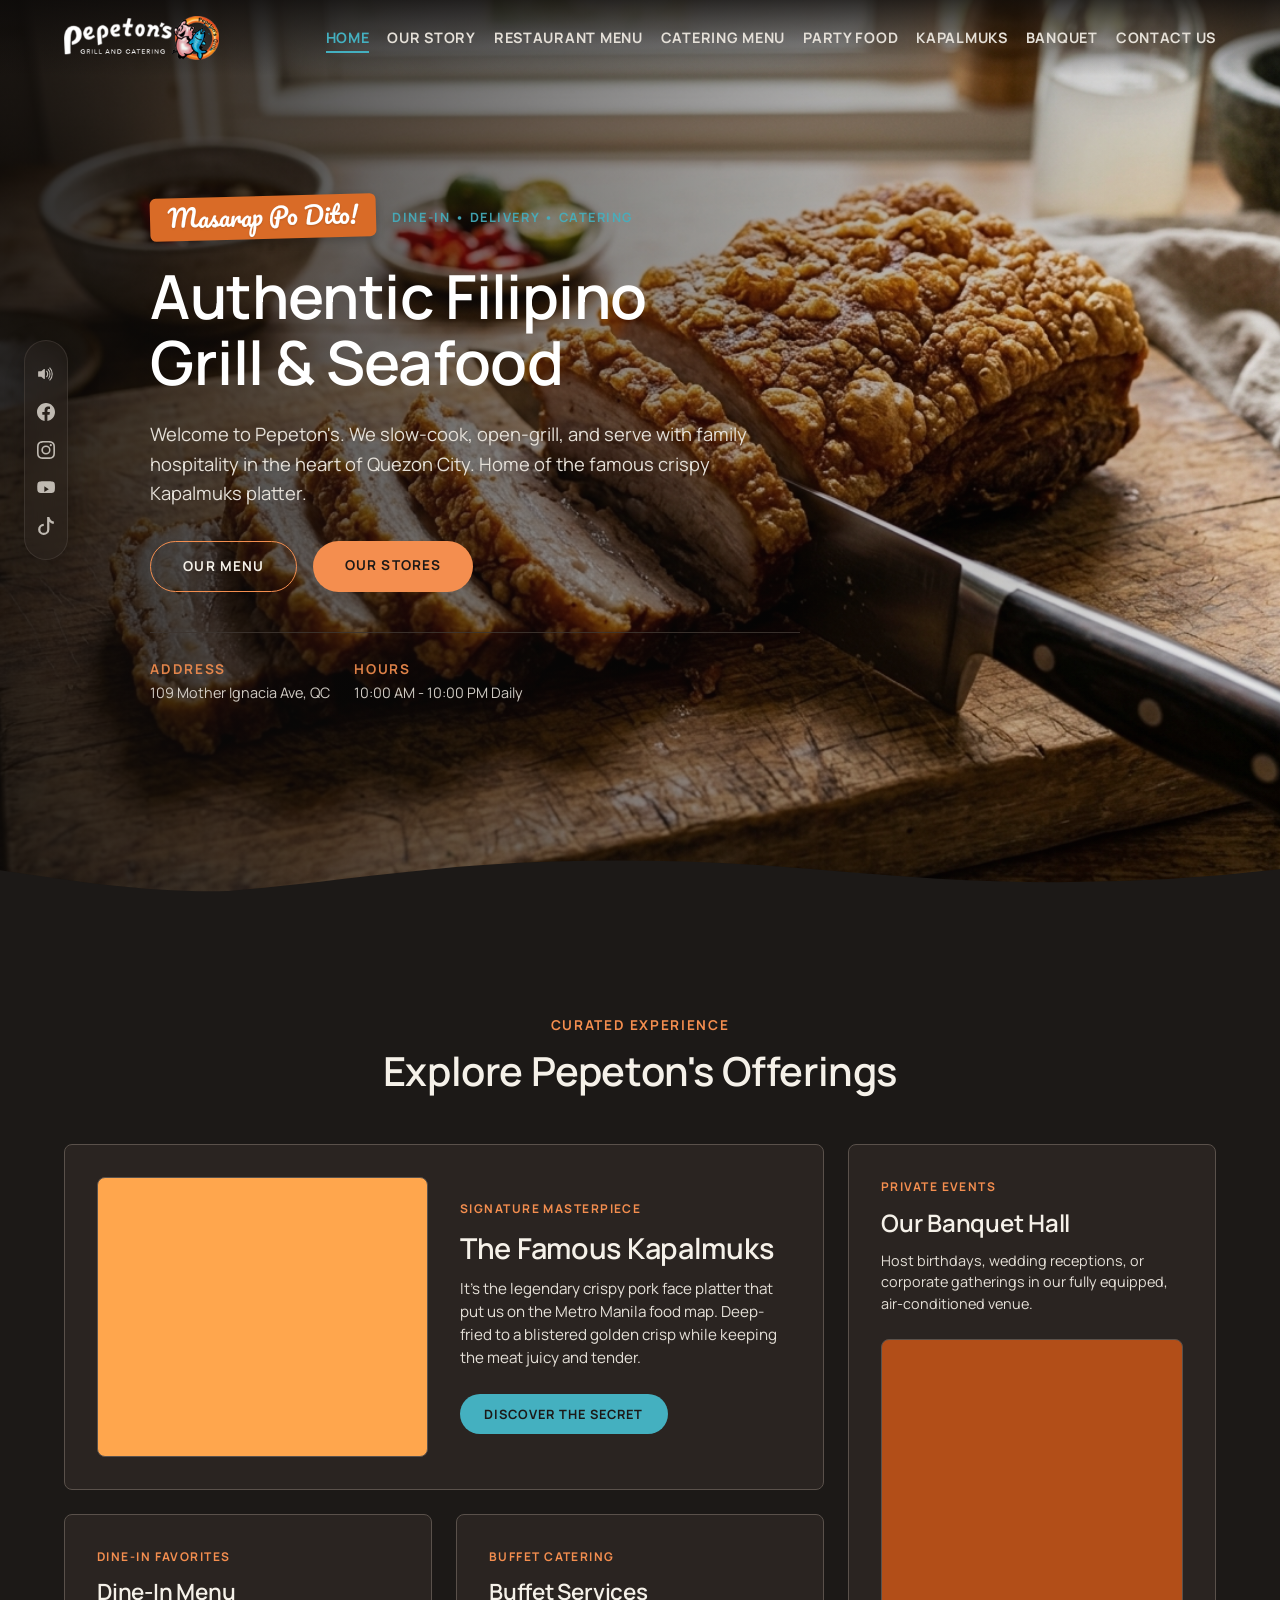
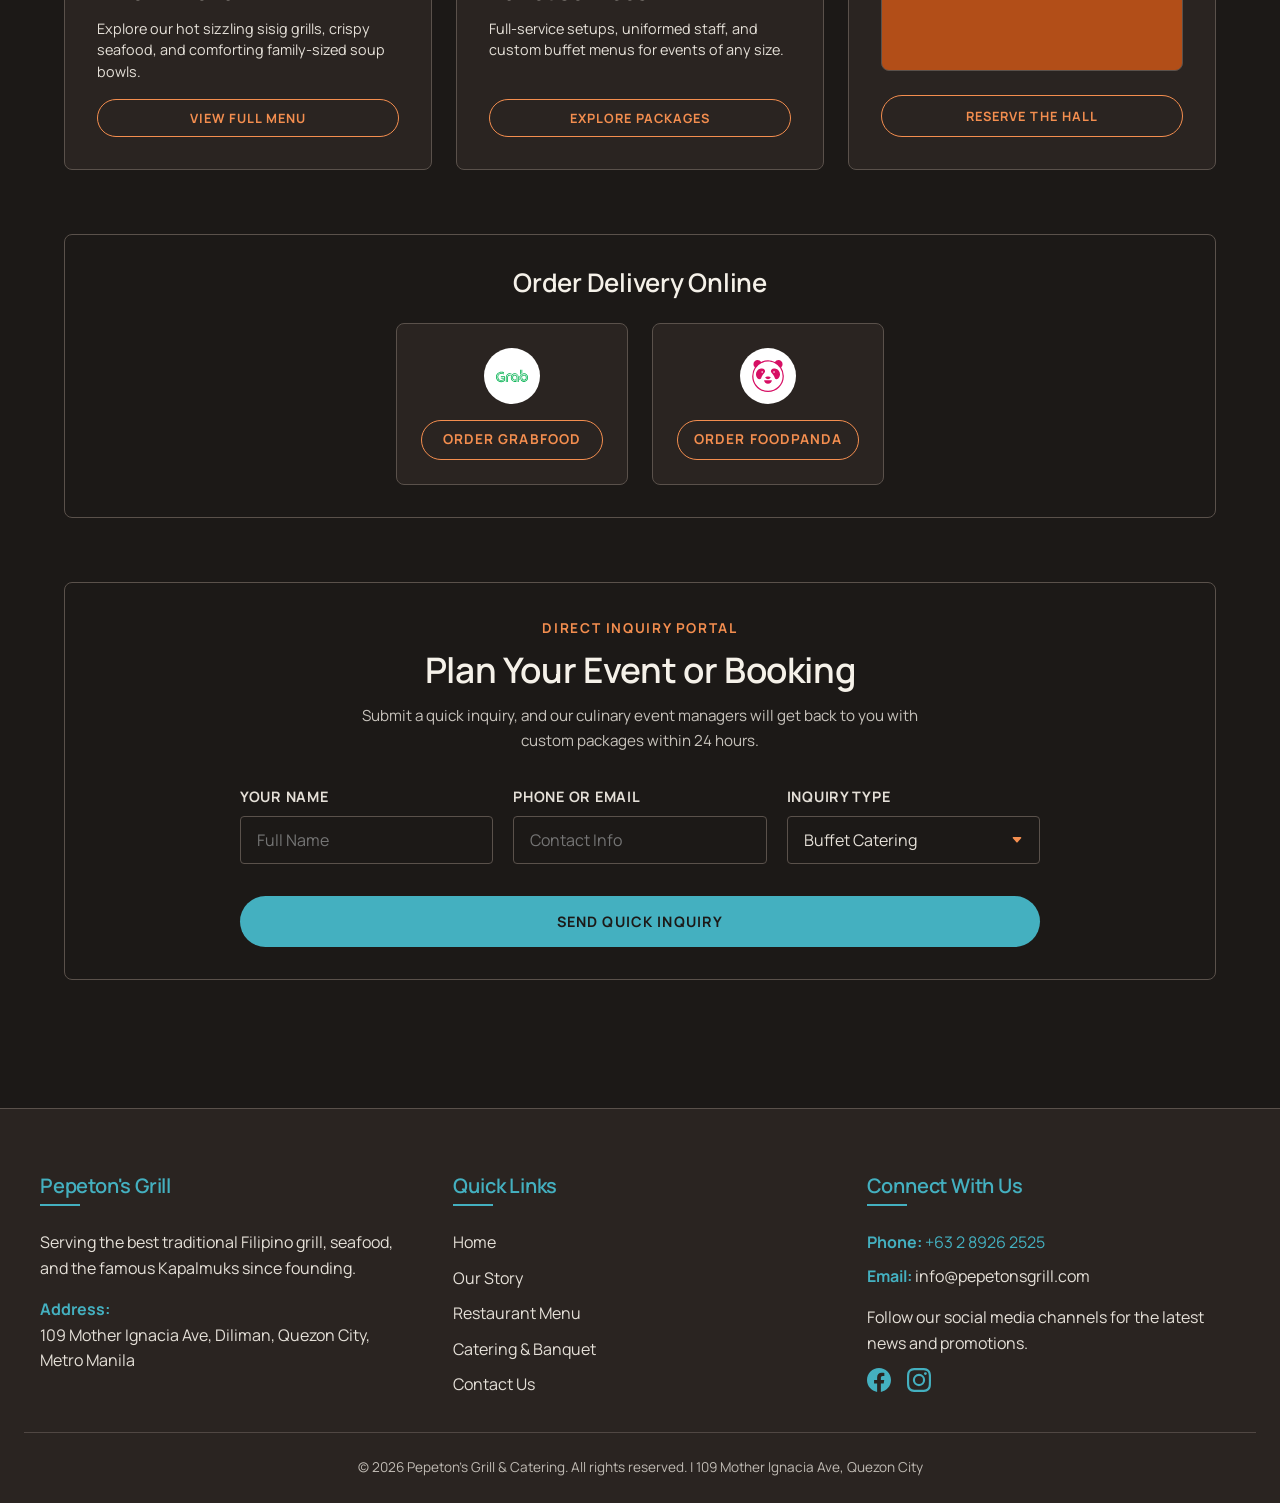
==== commit b0ddf2f2: "updated hero section" ====
--- a/index.html
+++ b/index.html
@@ -6,10 +6,10 @@
   <title>Pepeton's Grill & Catering | Home | Filipino & Seafood in Quezon City</title>
   <meta name="description" content="Welcome to Pepeton's Grill & Catering in Quezon City. Famous for Kapalmuks (crispy pork face), sisig, and grilled seafood. Order delivery or book private banquet and catering.">
   
-  <!-- Google Fonts: Fredoka and Manrope -->
+  <!-- Google Fonts: Manrope and Cursive fonts -->
   <link rel="preconnect" href="https://fonts.googleapis.com">
   <link rel="preconnect" href="https://fonts.gstatic.com" crossorigin>
-  <link href="https://fonts.googleapis.com/css2?family=Fredoka:wght@400;600;700&family=Manrope:wght@400;700&display=swap" rel="stylesheet">
+  <link href="https://fonts.googleapis.com/css2?family=Manrope:wght@400;500;600;700;800&family=Dancing+Script:wght@700&family=Pacifico&family=Satisfy&family=Yellowtail&display=swap" rel="stylesheet">
   
   <link rel="stylesheet" href="css/style.css">
 
@@ -17,7 +17,7 @@
 <body>
 
   <!-- Top Sticky Header -->
-  <header>
+  <header class="header-overlay">
     <div class="nav-container">
       <a href="index.html" class="nav-logo" id="headerLogoLink">
         <img src="assets/logo.png" alt="Pepeton's Logo">
@@ -42,38 +42,89 @@
     </div>
   </header>
 
+  <!-- Hero Section -->
+  <section class="hero" id="homeHero">
+    <!-- Background Slideshow -->
+    <div class="hero-slideshow">
+      <div class="hero-slide active" style="background-image: url('bg1.png');"></div>
+      <div class="hero-slide" style="background-image: url('bg2.png');"></div>
+      <div class="hero-slide" style="background-image: url('bg3.png');"></div>
+    </div>
+    
+    <!-- Hero Vignette/Overlay for legibility -->
+    <div class="hero-overlay"></div>
+    
+    <!-- Vertical Social Bar (Left) -->
+    <div class="hero-social-bar">
+      <a href="#" id="heroSoundToggle" aria-label="Toggle Sound" class="sound-toggle">
+        <!-- Speaker Wave SVG -->
+        <svg xmlns="http://www.w3.org/2000/svg" width="18" height="18" fill="currentColor" viewBox="0 0 16 16" id="soundIcon">
+          <path d="M11.536 14.01A8.47 8.47 0 0 0 14.026 8a8.47 8.47 0 0 0-2.49-6.01l-.708.707A7.48 7.48 0 0 1 13.025 8c0 2.071-.84 3.946-2.197 5.303z"/>
+          <path d="M10.121 12.596A6.48 6.48 0 0 0 12.025 8a6.48 6.48 0 0 0-1.904-4.596l-.707.707A5.48 5.48 0 0 1 11.025 8a5.48 5.48 0 0 1-1.11 3.89z"/>
+          <path d="M8.707 11.182A4.5 4.5 0 0 0 10 8c0-1.25-.504-2.382-1.293-3.182l-.707.707A3.49 3.49 0 0 1 9 8c0 .9-.387 1.71-1 2.293z"/>
+          <path d="M6.717 3.55A.5.5 0 0 1 7 4v8a.5.5 0 0 1-.812.39L3.825 10.5H1.5A.5.5 0 0 1 1 10V6a.5.5 0 0 1 .5-.5h2.325l2.363-1.89a.5.5 0 0 1 .529-.06"/>
+        </svg>
+      </a>
+      <a href="https://facebook.com" target="_blank" rel="noopener" aria-label="Facebook">
+        <svg xmlns="http://www.w3.org/2000/svg" width="18" height="18" fill="currentColor" viewBox="0 0 16 16">
+          <path d="M16 8.049c0-4.446-3.582-8.05-8-8.05C3.58 0-.002 3.603-.002 8.05c0 4.017 2.926 7.347 6.75 7.951v-5.625h-2.03V8.05H6.75V6.275c0-2.017 1.195-3.131 3.022-3.131.876 0 1.791.157 1.791.157v1.98h-1.009c-.993 0-1.303.621-1.303 1.258v1.51h2.218l-.354 2.326H9.25V16c3.824-.604 6.75-3.934 6.75-7.951"/>
+        </svg>
+      </a>
+      <a href="https://instagram.com" target="_blank" rel="noopener" aria-label="Instagram">
+        <svg xmlns="http://www.w3.org/2000/svg" width="18" height="18" fill="currentColor" viewBox="0 0 16 16">
+          <path d="M8 0C5.829 0 5.556.01 4.703.048 3.85.088 3.269.222 2.76.42a3.9 3.9 0 0 0-1.417.923A3.9 3.9 0 0 0 .42 2.76C.22 3.268.086 3.85.048 4.7.01 5.555 0 5.827 0 8.001c0 2.172.01 2.444.048 3.297.04.852.174 1.433.372 1.942.205.526.478.972.923 1.417.444.445.89.719 1.416.923.51.198 1.09.333 1.942.372C5.555 15.99 5.827 16 8 16s2.444-.01 3.298-.048c.851-.04 1.434-.174 1.943-.372a3.9 3.9 0 0 0 1.416-.923c.445-.445.718-.891.923-1.417.197-.509.332-1.09.372-1.942C15.99 10.445 16 10.173 16 8s-.01-2.445-.048-3.299c-.04-.851-.175-1.433-.372-1.941a3.9 3.9 0 0 0-.923-1.417A3.9 3.9 0 0 0 13.24.42c-.51-.198-1.092-.333-1.943-.372C10.443.01 10.172 0 7.998 0zm-.717 1.442h.718c2.136 0 2.389.007 3.232.046.78.035 1.204.166 1.486.275.373.145.64.319.92.599s.453.546.598.92c.11.281.24.705.275 1.485.039.843.047 1.096.047 3.231s-.008 2.389-.047 3.232c-.035.78-.166 1.203-.275 1.485a2.5 2.5 0 0 1-.599.919c-.28.28-.546.453-.92.598-.28.11-.704.24-1.485.276-.843.038-1.096.047-3.232.047s-2.39-.009-3.233-.047c-.78-.036-1.203-.166-1.485-.276a2.5 2.5 0 0 1-.92-.598 2.5 2.5 0 0 1-.6-.92c-.109-.281-.24-.705-.275-1.485-.038-.843-.046-1.096-.046-3.233s.008-2.388.046-3.231c.036-.78.166-1.204.276-1.486.145-.373.319-.64.599-.92.28-.28.546-.453.92-.598.282-.11.705-.24 1.485-.276.738-.034 1.024-.044 2.515-.045zm4.988 1.328a.96.96 0 1 0 0 1.92.96.96 0 0 0 0-1.92m-4.27 1.122a4.109 4.109 0 1 0 0 8.217 4.109 4.109 0 0 0 0-8.217m0 1.441a2.667 2.667 0 1 1 0 5.334 2.667 2.667 0 0 1 0-5.334"/>
+        </svg>
+      </a>
+      <a href="https://youtube.com" target="_blank" rel="noopener" aria-label="YouTube">
+        <svg xmlns="http://www.w3.org/2000/svg" width="18" height="18" fill="currentColor" viewBox="0 0 16 16">
+          <path d="M8.051 1.999h.089c.822.003 4.987.033 6.11.335a2.01 2.01 0 0 1 1.415 1.42c.3 1.12.3 3.48.3 3.48s0 2.36-.3 3.48a2.01 2.01 0 0 1-1.415 1.419c-1.113.303-5.28.33-6.11.335h-.088c-.823-.005-4.987-.03-6.11-.335a2.01 2.01 0 0 1-1.415-1.419c-.3-1.12-.3-3.48-.3-3.48s0-2.36.3-3.48a2.01 2.01 0 0 1 1.415-1.419c1.113-.3 5.28-.33 6.11-.335zM6.5 11.5l4-2.5-4-2.5z"/>
+        </svg>
+      </a>
+      <a href="https://tiktok.com" target="_blank" rel="noopener" aria-label="TikTok">
+        <svg xmlns="http://www.w3.org/2000/svg" width="18" height="18" fill="currentColor" viewBox="0 0 16 16">
+          <path d="M9 0h1.98c.144.715.54 1.617 1.235 2.512C12.895 3.389 13.797 4 15 4v2c-1.753 0-3.07-.814-4-1.829V11a5 5 0 1 1-5-5v2a3 3 0 1 0 3 3z"/>
+        </svg>
+      </a>
+    </div>
+
+    <!-- Hero Content -->
+    <div class="hero-content">
+      <div style="display: inline-flex; align-items: center; gap: 16px; margin-bottom: 24px; flex-wrap: wrap;">
+        <span class="slogan-badge">Masarap Po Dito!</span>
+        <span class="text-red text-uppercase-label" style="font-size: 0.8rem; opacity: 0.9; font-weight: 700;">Dine-In • Delivery • Catering</span>
+      </div>
+      <h1 style="font-size: clamp(2.3rem, 5vw, 3.8rem); line-height: 1.1; margin: 0 0 24px;">Authentic Filipino Grill & Seafood</h1>
+      <p class="hero-tagline" style="margin-bottom: 32px; font-size: 1.15rem; line-height: 1.6;">
+        Welcome to Pepeton's. We slow-cook, open-grill, and serve with family hospitality in the heart of Quezon City. Home of the famous crispy Kapalmuks platter.
+      </p>
+      
+      <div class="hero-actions" style="margin-bottom: 40px;">
+        <a href="menu/restaurant.html" class="btn btn-secondary" id="heroBtnMenu" style="border-color: var(--color-header-gold); color: var(--color-price-white);">Our Menu</a>
+        <a href="#homeQuickInquiry" class="btn btn-primary" id="heroBtnCatering" style="background-color: var(--color-header-gold); color: var(--color-bg-dark);">Our Stores</a>
+      </div>
+      
+      <div class="hero-operating-info" style="border-top-color: var(--color-divider-brown);">
+        <div>
+          <strong class="text-gold text-uppercase-label">Address</strong>
+          <p>109 Mother Ignacia Ave, QC</p>
+        </div>
+        <div>
+          <strong class="text-gold text-uppercase-label">Hours</strong>
+          <p>10:00 AM - 10:00 PM Daily</p>
+        </div>
+      </div>
+    </div>
+    
+
+    <!-- Organic Wave Separator -->
+    <div class="hero-wave">
+      <svg viewBox="0 0 1200 120" preserveAspectRatio="none" style="position: relative; display: block; width: calc(100% + 1.3px); height: 40px; transform: rotateY(180deg);">
+        <path d="M985.66,92.83C906.67,72,823.78,31,743.84,14.19c-82.26-17.34-168.06-16.33-250.45.39-57.84,11.73-114,31.07-172,41.86A600.21,600.21,0,0,1,0,27.35V120H1200V30.25C1123.29,66.36,1059.08,98.7,985.66,92.83Z" fill="var(--color-bg-dark)"></path>
+      </svg>
+    </div>
+  </section>
+
   <main>
-    <!-- Hero Section -->
-    <section class="hero" id="homeHero" style="margin-bottom: 64px;">
-      <div class="hero-content">
-        <span class="text-gold text-uppercase-label" style="font-size: 0.8rem;">Dine-In • Delivery • Catering</span>
-        <h1 class="text-gold" style="font-size: clamp(2.3rem, 5vw, 3.8rem); line-height: 1.1; margin: 12px 0 24px;">Authentic Filipino Grill & Seafood</h1>
-        <p class="hero-tagline" style="margin-bottom: 32px; font-size: 1.15rem; line-height: 1.6;">
-          Welcome to Pepeton's. We slow-cook, open-grill, and serve with family hospitality in the heart of Quezon City. Home of the famous crispy Kapalmuks platter.
-        </p>
-        
-        <div class="hero-actions" style="margin-bottom: 40px;">
-          <a href="menu/restaurant.html" class="btn btn-primary" id="heroBtnMenu">View Menu</a>
-          <a href="#homeQuickInquiry" class="btn btn-secondary" id="heroBtnCatering">Book Table / Event</a>
-        </div>
-        
-        <div class="hero-operating-info">
-          <div>
-            <strong class="text-gold text-uppercase-label">Address</strong>
-            <p>109 Mother Ignacia Ave, QC</p>
-          </div>
-          <div>
-            <strong class="text-gold text-uppercase-label">Hours</strong>
-            <p>10:00 AM - 10:00 PM Daily</p>
-          </div>
-        </div>
-      </div>
-      
-      <!-- Double-Bezel Hero Image Shell -->
-      <div class="bezel-wrapper" style="width: 100%; height: 100%;">
-        <div class="image-placeholder" id="heroImagePlaceholder" style="height: 100%; min-height: 400px; background-color: #D96B27;"></div>
-      </div>
-    </section>
 
     <!-- Asymmetrical Bento Feature Grid Section -->
     <section id="homeBento" style="margin-bottom: 64px;">
@@ -100,7 +151,7 @@
 
         <!-- Bento Cell 2: Banquet Hall (spans 1 col wide, but spans 2 rows high) -->
         <div class="bezel-wrapper bento-row-2">
-          <div class="card" style="padding: 32px; display: flex; flex-direction: column; justify-content: space-between; background-color: var(--color-maroon-bg); height: 100%;">
+          <div class="card" style="padding: 32px; display: flex; flex-direction: column; background-color: var(--color-maroon-bg); height: 100%;">
             <div style="display: flex; flex-direction: column; align-items: flex-start;">
               <span class="text-gold text-uppercase-label" style="font-size: 0.75rem;">Private Events</span>
               <h3 style="font-size: 1.5rem; margin: 12px 0; color: var(--color-price-white);">Our Banquet Hall</h3>
@@ -108,7 +159,7 @@
                 Host birthdays, wedding receptions, or corporate gatherings in our fully equipped, air-conditioned venue.
               </p>
             </div>
-            <div class="image-placeholder" style="min-height: 180px; background-color: #B24E18; margin-bottom: 24px;"></div>
+            <div class="image-placeholder" style="flex-grow: 1; min-height: 180px; background-color: #B24E18; margin-bottom: 24px;"></div>
             <a href="banquet.html" class="btn btn-secondary" style="width: 100%; text-align: center; font-size: 0.8rem; padding: 10px 0;">Reserve the Hall</a>
           </div>
         </div>
@@ -143,6 +194,35 @@
       </div>
     </section>
 
+    <!-- Delivery Platforms -->
+    <section class="bezel-wrapper" id="homeDelivery" style="margin-bottom: 64px;">
+      <div class="card" style="text-align: center; background-color: var(--color-bg-dark); padding: 32px 24px;">
+        <h2 style="margin-bottom: 24px; font-size: 1.6rem;">Order Delivery Online</h2>
+        
+        <div class="content-grid" style="grid-template-columns: repeat(auto-fit, minmax(200px, 1fr)); gap: 24px; max-width: 600px; margin: 0 auto;">
+          <div class="card" style="padding: 24px; align-items: center; justify-content: center; background-color: var(--color-maroon-bg); display: flex; flex-direction: column; gap: 16px;">
+            <div style="width: 56px; height: 56px; background-color: #FFFFFF; border-radius: 50%; display: flex; align-items: center; justify-content: center;">
+              <svg role="img" viewBox="0 0 24 24" xmlns="http://www.w3.org/2000/svg" style="width: 32px; height: 32px; fill: #00B14F;">
+                <title>Grab</title>
+                <path d="M23.129 10.863a2.927 2.927 0 00-2.079-.872c-.57 0-1.141.212-1.455.421-.651.434-1.186.904-2.149 2.148v.894c.817-1.064 1.59-1.903 2.177-2.364.386-.31.933-.501 1.427-.501 1.275 0 2.352 1.077 2.352 2.352v.538c0 .63-.247 1.223-.698 1.668a2.341 2.341 0 01-1.654.685c-1.048 0-1.97-.719-2.22-1.701l-.422.51c.307 1.03 1.417 1.789 2.642 1.789.778 0 1.516-.31 2.079-.872.562-.562.871-1.3.871-2.079v-.538c0-.778-.31-1.517-.871-2.078m-12.8-.274c.406 0 .757.087 1.074.266.149-.186.299-.337.411-.449-.335-.256-.903-.415-1.485-.415-.83 0-1.584.3-2.122.843-.534.54-.83 1.287-.83 2.107v3.489h.598V12.94c0-1.385.968-2.352 2.354-2.352m5.678 5.84v-3.488c0-1.072-.84-1.913-1.913-1.913-.5 0-.976.203-1.343.57a1.895 1.895 0 00-.57 1.343v.538c0 1.037.877 1.913 1.913 1.913.285 0 .671-.07.908-.264v-.631c-.232.187-.57.298-.908.298a1.302 1.302 0 01-1.315-1.316v-.538a1.3 1.3 0 011.315-1.314 1.3 1.3 0 011.316 1.314v3.489zM0 12.596v.193c0 1.036.393 2.003 1.107 2.722a3.759 3.759 0 002.689 1.112c.82 0 1.548-.186 2.162-.551.506-.302.73-.607.75-.635V12.22H3.65v.597H6.11v2.434l-.002.002c-.288.288-.972.77-2.312.77a3.165 3.165 0 01-2.279-.938 3.247 3.247 0 01-.92-2.297v-.193c0-.83.375-1.656 1.026-2.269a3.558 3.558 0 012.442-.967c.847 0 1.438.129 1.913.416v-.67c-.494-.21-1.085-.305-1.913-.305C1.862 8.8 0 10.538 0 12.595m10.329-.968c.226 0 .419.037.571.112.075-.186.151-.339.262-.525-.162-.116-.549-.186-.833-.186-1.09 0-1.913.823-1.913 1.913v3.489h.598V12.94c0-.774.54-1.314 1.315-1.314m-4.351-.702v-.707c-.541-.29-1.131-.419-1.913-.419-.799 0-1.555.293-2.132.824-.577.532-.895 1.233-.895 1.972v.193c0 1.542 1.237 2.796 2.758 2.796 1.237 0 1.745-.405 1.874-.533v-1.794H3.65v.598h1.46v.899l-.005.001c-.187.075-.578.231-1.31.231-.58 0-1.122-.225-1.528-.636a2.203 2.203 0 01-.632-1.562v-.193c0-1.192 1.113-2.198 2.43-2.198.91 0 1.45.147 1.913.528m14.105 1.126c.27-.27.623-.424.967-.424.737 0 1.315.577 1.315 1.314v.538c0 .738-.578 1.316-1.315 1.316-.357 0-.702-.196-.972-.55a2.151 2.151 0 01-.418-1.12l-.484.591c.095.452.33.885.665 1.19.344.313.774.486 1.209.486a1.915 1.915 0 001.913-1.913v-.538c0-.499-.202-.977-.57-1.343a1.896 1.896 0 00-1.343-.57c-.316 0-.818.114-1.417.652l-.002.002c-.16.16-.536.536-.765.804-.384.42-.943 1.054-1.42 1.688v.933c.529-.68.833-1.06 1.33-1.634.445-.519.996-1.15 1.307-1.422m-8.939 1.428c0 .779.31 1.517.872 2.08a2.93 2.93 0 002.078.87c.33 0 .669-.07.908-.188v-.597c-.28.117-.618.188-.908.188-1.274 0-2.352-1.077-2.352-2.353v-.538c0-1.275 1.078-2.352 2.352-2.352a2.34 2.34 0 012.353 2.353v3.488h.598v-3.604a2.979 2.979 0 00-.915-2.006 2.92 2.92 0 00-2.036-.83c-.778 0-1.516.31-2.078.873a2.926 2.926 0 00-.872 2.078zm6.918-2.313c.183-.22.372-.443.596-.631V7.378h-.596zm1.037-.876V7.378h.597V9.88a3.601 3.601 0 00-.597.41"/>
+              </svg>
+            </div>
+            <a href="https://food.grab.com" target="_blank" rel="noopener" class="btn btn-secondary" style="padding: 8px 16px; font-size: 0.85rem; width: 100%;">Order GrabFood</a>
+          </div>
+          
+          <div class="card" style="padding: 24px; align-items: center; justify-content: center; background-color: var(--color-maroon-bg); display: flex; flex-direction: column; gap: 16px;">
+            <div style="width: 56px; height: 56px; background-color: #FFFFFF; border-radius: 50%; display: flex; align-items: center; justify-content: center;">
+              <svg role="img" viewBox="0 0 24 24" xmlns="http://www.w3.org/2000/svg" style="width: 32px; height: 32px; fill: #D70F64;">
+                <title>foodpanda</title>
+                <path d="M4.224 0a3.14 3.14 0 00-3.14 3.127 3.1 3.1 0 001.079 2.36 11.811 11.811 0 00-2.037 6.639C.126 18.68 5.458 24 12 24c6.542 0 11.874-5.32 11.874-11.874a11.69 11.69 0 00-2.025-6.614 3.136 3.136 0 001.09-2.373A3.132 3.132 0 0019.8.012a3.118 3.118 0 00-2.636 1.438A11.792 11.792 0 0012.012.264c-1.845 0-3.595.419-5.152 1.174A3.133 3.133 0 004.224 0zM12 1.198c1.713 0 3.331.396 4.78 1.102a10.995 10.995 0 014.29 3.715 10.89 10.89 0 011.882 6.135c.011 6.039-4.901 10.951-10.94 10.951-6.04 0-10.951-4.912-10.951-10.951 0-2.277.694-4.386 1.88-6.135A11.08 11.08 0 017.232 2.3 10.773 10.773 0 0112 1.198zM7.367 6.345c-.853.012-1.743.292-2.28.653-1.031.682-2.29 2.156-2.085 4.181.191 2.025 1.785 3.283 2.612 3.283.826 0 1.234-.42 1.485-1.45.252-1.018 1.115-2.192 2.217-3.45s-.024-2.469-.024-2.469c-.393-.513-1.052-.727-1.755-.747a3.952 3.952 0 00-.17-.001zm9.233.007l-.17.001c-.702.02-1.358.233-1.746.752 0 0-1.126 1.21-.024 2.469 1.114 1.258 1.965 2.432 2.217 3.45.251 1.019.659 1.438 1.485 1.45.827 0 2.409-1.258 2.612-3.283.204-2.025-1.054-3.51-2.084-4.182-.544-.36-1.437-.643-2.29-.657zm-8.962 2c.348 0 .624.275.624.623-.012.335-.288.623-.624.623a.619.619 0 01-.623-.623c0-.348.276-.624.623-.624zm8.891 0c.348 0 .623.275.623.623-.012.335-.287.623-.623.623a.619.619 0 01-.623-.623c0-.348.288-.624.623-.624zm-4.541 4.025c-.527 0-2.06.096-2.06.587 0 .887 1.88 1.522 2.06 1.474.18.048 2.06-.587 2.06-1.474 0-.49-1.52-.587-2.06-.587zM9.076 15.17c0 1.414 1.294 2.564 2.912 2.564 1.618 0 2.924-1.15 2.924-2.564z"/>
+              </svg>
+            </div>
+            <a href="https://www.foodpanda.ph" target="_blank" rel="noopener" class="btn btn-secondary" style="padding: 8px 16px; font-size: 0.85rem; width: 100%;">Order Foodpanda</a>
+          </div>
+        </div>
+      </div>
+    </section>
+
     <!-- High-Converting Lead Generation Inquiry Widget -->
     <section class="bezel-wrapper" id="homeQuickInquiry" style="margin-bottom: 64px;">
       <div class="bezel-inner-form">
@@ -177,38 +257,6 @@
           
           <button type="submit" class="btn btn-primary" style="width: 100%; padding: 16px 0; font-size: 0.9rem;">Send Quick Inquiry</button>
         </form>
-      </div>
-    </section>
-
-    <!-- Delivery Platforms & Banner -->
-    <section class="bezel-wrapper" id="homeDelivery" style="margin-bottom: 64px;">
-      <div class="card" style="text-align: center; background-color: var(--color-bg-dark); padding: 40px 24px;">
-        <h2 style="margin-bottom: 12px;">Savor Pepeton's at Home</h2>
-        <p style="max-width: 600px; margin: 0 auto 32px; color: var(--color-body-cream);">
-          Can't make it to Mother Ignacia? Have your favorite sizzling dishes, grills, and party food delivered straight to your doorstep. We are partner-linked with major third-party delivery services in Metro Manila.
-        </p>
-        
-        <div class="content-grid" style="grid-template-columns: repeat(auto-fit, minmax(200px, 1fr)); gap: 24px; max-width: 800px; margin: 0 auto;">
-          <div class="card" style="padding: 24px; align-items: center; justify-content: center; background-color: var(--color-maroon-bg); display: flex;">
-            <svg role="img" viewBox="0 0 24 24" xmlns="http://www.w3.org/2000/svg" style="width: 40px; height: 40px; fill: #00B14F; margin-bottom: 12px;">
-              <title>Grab</title>
-              <path d="M23.129 10.863a2.927 2.927 0 00-2.079-.872c-.57 0-1.141.212-1.455.421-.651.434-1.186.904-2.149 2.148v.894c.817-1.064 1.59-1.903 2.177-2.364.386-.31.933-.501 1.427-.501 1.275 0 2.352 1.077 2.352 2.352v.538c0 .63-.247 1.223-.698 1.668a2.341 2.341 0 01-1.654.685c-1.048 0-1.97-.719-2.22-1.701l-.422.51c.307 1.03 1.417 1.789 2.642 1.789.778 0 1.516-.31 2.079-.872.562-.562.871-1.3.871-2.079v-.538c0-.778-.31-1.517-.871-2.078m-12.8-.274c.406 0 .757.087 1.074.266.149-.186.299-.337.411-.449-.335-.256-.903-.415-1.485-.415-.83 0-1.584.3-2.122.843-.534.54-.83 1.287-.83 2.107v3.489h.598V12.94c0-1.385.968-2.352 2.354-2.352m5.678 5.84v-3.488c0-1.072-.84-1.913-1.913-1.913-.5 0-.976.203-1.343.57a1.895 1.895 0 00-.57 1.343v.538c0 1.037.877 1.913 1.913 1.913.285 0 .671-.07.908-.264v-.631c-.232.187-.57.298-.908.298a1.302 1.302 0 01-1.315-1.316v-.538a1.3 1.3 0 011.315-1.314 1.3 1.3 0 011.316 1.314v3.489zM0 12.596v.193c0 1.036.393 2.003 1.107 2.722a3.759 3.759 0 002.689 1.112c.82 0 1.548-.186 2.162-.551.506-.302.73-.607.75-.635V12.22H3.65v.597H6.11v2.434l-.002.002c-.288.288-.972.77-2.312.77a3.165 3.165 0 01-2.279-.938 3.247 3.247 0 01-.92-2.297v-.193c0-.83.375-1.656 1.026-2.269a3.558 3.558 0 012.442-.967c.847 0 1.438.129 1.913.416v-.67c-.494-.21-1.085-.305-1.913-.305C1.862 8.8 0 10.538 0 12.595m10.329-.968c.226 0 .419.037.571.112.075-.186.151-.339.262-.525-.162-.116-.549-.186-.833-.186-1.09 0-1.913.823-1.913 1.913v3.489h.598V12.94c0-.774.54-1.314 1.315-1.314m-4.351-.702v-.707c-.541-.29-1.131-.419-1.913-.419-.799 0-1.555.293-2.132.824-.577.532-.895 1.233-.895 1.972v.193c0 1.542 1.237 2.796 2.758 2.796 1.237 0 1.745-.405 1.874-.533v-1.794H3.65v.598h1.46v.899l-.005.001c-.187.075-.578.231-1.31.231-.58 0-1.122-.225-1.528-.636a2.203 2.203 0 01-.632-1.562v-.193c0-1.192 1.113-2.198 2.43-2.198.91 0 1.45.147 1.913.528m14.105 1.126c.27-.27.623-.424.967-.424.737 0 1.315.577 1.315 1.314v.538c0 .738-.578 1.316-1.315 1.316-.357 0-.702-.196-.972-.55a2.151 2.151 0 01-.418-1.12l-.484.591c.095.452.33.885.665 1.19.344.313.774.486 1.209.486a1.915 1.915 0 001.913-1.913v-.538c0-.499-.202-.977-.57-1.343a1.896 1.896 0 00-1.343-.57c-.316 0-.818.114-1.417.652l-.002.002c-.16.16-.536.536-.765.804-.384.42-.943 1.054-1.42 1.688v.933c.529-.68.833-1.06 1.33-1.634.445-.519.996-1.15 1.307-1.422m-8.939 1.428c0 .779.31 1.517.872 2.08a2.93 2.93 0 002.078.87c.33 0 .669-.07.908-.188v-.597c-.28.117-.618.188-.908.188-1.274 0-2.352-1.077-2.352-2.353v-.538c0-1.275 1.078-2.352 2.352-2.352a2.34 2.34 0 012.353 2.353v3.488h.598v-3.604a2.979 2.979 0 00-.915-2.006 2.92 2.92 0 00-2.036-.83c-.778 0-1.516.31-2.078.873a2.926 2.926 0 00-.872 2.078zm6.918-2.313c.183-.22.372-.443.596-.631V7.378h-.596zm1.037-.876V7.378h.597V9.88a3.601 3.601 0 00-.597.41"/>
-            </svg>
-            <h3>GrabFood</h3>
-            <p style="font-size: 0.85rem; margin: 8px 0 16px;">Available for delivery across QC & adjacent cities.</p>
-            <a href="https://food.grab.com" target="_blank" rel="noopener" class="btn btn-secondary" style="padding: 8px 16px; font-size: 0.8rem;">Order GrabFood</a>
-          </div>
-          
-          <div class="card" style="padding: 24px; align-items: center; justify-content: center; background-color: var(--color-maroon-bg); display: flex;">
-            <svg role="img" viewBox="0 0 24 24" xmlns="http://www.w3.org/2000/svg" style="width: 40px; height: 40px; fill: #D70F64; margin-bottom: 12px;">
-              <title>foodpanda</title>
-              <path d="M4.224 0a3.14 3.14 0 00-3.14 3.127 3.1 3.1 0 001.079 2.36 11.811 11.811 0 00-2.037 6.639C.126 18.68 5.458 24 12 24c6.542 0 11.874-5.32 11.874-11.874a11.69 11.69 0 00-2.025-6.614 3.136 3.136 0 001.09-2.373A3.132 3.132 0 0019.8.012a3.118 3.118 0 00-2.636 1.438A11.792 11.792 0 0012.012.264c-1.845 0-3.595.419-5.152 1.174A3.133 3.133 0 004.224 0zM12 1.198c1.713 0 3.331.396 4.78 1.102a10.995 10.995 0 014.29 3.715 10.89 10.89 0 011.882 6.135c.011 6.039-4.901 10.951-10.94 10.951-6.04 0-10.951-4.912-10.951-10.951 0-2.277.694-4.386 1.88-6.135A11.08 11.08 0 017.232 2.3 10.773 10.773 0 0112 1.198zM7.367 6.345c-.853.012-1.743.292-2.28.653-1.031.682-2.29 2.156-2.085 4.181.191 2.025 1.785 3.283 2.612 3.283.826 0 1.234-.42 1.485-1.45.252-1.018 1.115-2.192 2.217-3.45s-.024-2.469-.024-2.469c-.393-.513-1.052-.727-1.755-.747a3.952 3.952 0 00-.17-.001zm9.233.007l-.17.001c-.702.02-1.358.233-1.746.752 0 0-1.126 1.21-.024 2.469 1.114 1.258 1.965 2.432 2.217 3.45.251 1.019.659 1.438 1.485 1.45.827 0 2.409-1.258 2.612-3.283.204-2.025-1.054-3.51-2.084-4.182-.544-.36-1.437-.643-2.29-.657zm-8.962 2c.348 0 .624.275.624.623-.012.335-.288.623-.624.623a.619.619 0 01-.623-.623c0-.348.276-.624.623-.624zm8.891 0c.348 0 .623.275.623.623-.012.335-.287.623-.623.623a.619.619 0 01-.623-.623c0-.348.288-.624.623-.624zm-4.541 4.025c-.527 0-2.06.096-2.06.587 0 .887 1.88 1.522 2.06 1.474.18.048 2.06-.587 2.06-1.474 0-.49-1.52-.587-2.06-.587zM9.076 15.17c0 1.414 1.294 2.564 2.912 2.564 1.618 0 2.924-1.15 2.924-2.564z"/>
-            </svg>
-            <h3>Foodpanda</h3>
-            <p style="font-size: 0.85rem; margin: 8px 0 16px;">Order your comfort meals quickly and reliably.</p>
-            <a href="https://www.foodpanda.ph" target="_blank" rel="noopener" class="btn btn-secondary" style="padding: 8px 16px; font-size: 0.8rem;">Order Foodpanda</a>
-          </div>
-        </div>
       </div>
     </section>
   </main>
--- a/css/style.css
+++ b/css/style.css
@@ -1,16 +1,17 @@
 /* Core Design Tokens */
 :root {
   /* Colors */
-  --color-bg-dark: #FDFBF7; /* Premium off-white paper canvas */
-  --color-maroon-bg: #FFFFFF; /* Pure white containers/header/footer */
-  --color-brown-mid: #E6E2DA; /* Light warm-gray borders/dividers */
-  --color-header-gold: #D96B27; /* Muted Logo Orange */
-  --color-body-cream: #3D332D; /* Elegant dark charcoal-brown for readable text */
-  --color-price-white: #1E1B1A; /* Very dark charcoal from logo background */
-  --color-section-red: #1E8B9B; /* Muted Logo Fish Teal-Blue */
-  --color-warm-orange: #D96B27; /* Muted Logo Orange */
+  --color-bg-dark: #1C1917; /* Soft warm-charcoal canvas (reduces eye strain/glare) */
+  --color-maroon-bg: #2A2421; /* Warm dark-brown container background */
+  --color-brown-mid: #5A514B; /* Accessible midtone border */
+  --color-header-gold: #F48E4F; /* Light vibrant brand orange (passes 4.5:1 on dark) */
+  --color-header-gold-dark-bg: #F48E4F; /* Unified orange for dark mode */
+  --color-body-cream: #E5E0D8; /* Soft warm-cream readable text */
+  --color-price-white: #F5F1E9; /* Soft warm-white for headings (prevents stark halation) */
+  --color-section-red: #44B0C0; /* Light brand teal-blue (passes 4.5:1 on dark) */
+  --color-warm-orange: #FF9E60; /* Brighter orange for hover states */
   --color-heart-accent: #D67080; /* Muted Logo Pig Pink */
-  --color-divider-brown: #C4B0A0; /* Soft sand divider */
+  --color-divider-brown: #3D3530; /* Softer divider line */
 
   /* Spacing Scale (4pt base) */
   --space-xs: 4px;
@@ -22,7 +23,7 @@
   --space-xxxl: 96px;
 
   /* Fonts */
-  --font-display: 'Fredoka', 'Manrope', sans-serif;
+  --font-display: 'Manrope', sans-serif;
   --font-body: 'Manrope', sans-serif;
 
   /* Motion Curves */
@@ -57,17 +58,17 @@
 /* Typography Utility Classes */
 h1, h2, h3, h4, h5, h6 {
   font-family: var(--font-display);
-  font-weight: 400;
+  font-weight: 600; /* Semi-bold, friendly, and fun for a family grill vibe */
   color: var(--color-price-white);
   text-wrap: balance;
-  letter-spacing: -0.03em;
+  letter-spacing: -0.01em; /* Friendly, round spacing */
   line-height: 1.25;
 }
 
 .text-price {
   color: var(--color-price-white);
   font-family: var(--font-display);
-  font-weight: 400;
+  font-weight: 600; /* Semi-bold for prices */
 }
 
 .text-gold {
@@ -83,6 +84,24 @@
   font-weight: 700;
   letter-spacing: 0.12em; /* Open tracking for small uppercase labels */
   text-transform: uppercase;
+}
+
+.slogan-badge {
+  font-family: 'Pacifico', 'Dancing Script', 'Satisfy', 'Yellowtail', cursive;
+  font-size: 1.5rem;
+  font-weight: 400; /* Use default imported weight (regular 400) to avoid faux-bold synthesis */
+  color: #FFFFFF;
+  background-color: #D96B27; /* Vibrant warm terracotta orange (#D96B27) from user request. Passes WCAG AA large text contrast (3.43:1 > 3.0:1) */
+  padding: 6px 18px 8px;
+  border-radius: 6px;
+  display: inline-block;
+  transform: rotate(-1.5deg);
+  line-height: 1.2;
+  box-shadow: 0 4px 8px rgba(0, 0, 0, 0.2);
+  text-transform: none;
+  letter-spacing: normal;
+  -webkit-text-stroke: 0.1px #FFFFFF; /* Extremely fine outline for crisp rendering without thickening */
+  text-shadow: 0 1px 2px rgba(0, 0, 0, 0.15); /* Subtly enhances text legibility on the lighter orange */
 }
 
 a {
@@ -117,7 +136,7 @@
   position: sticky;
   top: 0;
   z-index: 100;
-  background-color: var(--color-price-white);
+  background-color: var(--color-maroon-bg);
   border-bottom: 1px solid var(--color-brown-mid);
 }
 
@@ -154,7 +173,7 @@
 }
 
 .nav-links a {
-  color: var(--color-bg-dark);
+  color: var(--color-body-cream);
   font-size: 0.9rem;
   font-weight: 700;
   text-transform: uppercase;
@@ -166,8 +185,8 @@
 
 .nav-links a:hover,
 .nav-links a.active {
-  color: var(--color-header-gold);
-  border-bottom-color: var(--color-header-gold);
+  color: var(--color-section-red);
+  border-bottom-color: var(--color-section-red);
 }
 
 /* Mobile Nav Toggle */
@@ -183,7 +202,7 @@
   display: block;
   width: 24px;
   height: 2px;
-  background-color: var(--color-header-gold);
+  background-color: var(--color-section-red);
   margin: 5px 0;
   transition: 0.3s;
 }
@@ -228,7 +247,7 @@
   bottom: 0;
   width: 40px;
   height: 2px;
-  background-color: var(--color-header-gold);
+  background-color: var(--color-section-red); /* Balanced teal-blue accent underline */
 }
 
 .footer-col p, .footer-col ul {
@@ -245,8 +264,14 @@
 }
 
 .footer-col ul li a:hover {
-  color: var(--color-header-gold);
-}
+  color: var(--color-section-red); /* Teal-blue hover state */
+}
+
+/* Override gold accents in the footer to use the brand's teal-blue color for balanced accent weight */
+footer .text-gold {
+  color: var(--color-section-red) !important;
+}
+
 
 .footer-bottom {
   text-align: center;
@@ -276,11 +301,11 @@
 
 .btn-primary {
   background-color: var(--color-section-red);
-  color: #FFFFFF;
+  color: var(--color-bg-dark);
 }
 
 .btn-primary:hover {
-  background-color: var(--color-warm-orange);
+  background-color: #5CC3D2; /* Brighter teal for hover state */
   transform: scale(1.02);
 }
 
@@ -328,18 +353,32 @@
 
 /* Hero Section */
 .hero {
-  display: grid;
-  grid-template-columns: 1fr 1fr;
-  gap: var(--space-xl);
+  height: 100vh;
+  width: 100%;
+  max-width: 100vw;
+  display: flex;
   align-items: center;
-  padding: var(--space-xl) 0;
-  border-bottom: 1px solid var(--color-brown-mid);
+  position: relative;
+  overflow: hidden;
+  padding: 0 8%;
+  margin-bottom: 64px;
+  border-bottom: none;
+  background-color: var(--color-bg-dark);
+  box-sizing: border-box;
+}
+
+.hero-content {
+  position: relative;
+  z-index: 4;
+  max-width: 650px;
+  margin-left: 48px; /* Offset for floating social bar */
 }
 
 .hero-content h1 {
-  font-size: clamp(2.5rem, 6vw, 4.5rem);
+  font-size: clamp(2.5rem, 6vw, 4rem);
   margin-bottom: var(--space-lg);
   line-height: 1.1;
+  color: #FFFFFF;
 }
 
 .hero-tagline {
@@ -347,6 +386,7 @@
   color: var(--color-body-cream);
   margin-bottom: var(--space-xl);
   font-family: var(--font-display);
+  line-height: 1.6;
 }
 
 .hero-actions {
@@ -363,6 +403,141 @@
   border-top: 1px solid var(--color-brown-mid);
   padding-top: var(--space-lg);
   opacity: 0.9;
+}
+
+/* Hero Elements & Animations */
+.header-overlay {
+  position: absolute;
+  top: 0;
+  left: 0;
+  width: 100%;
+  background: linear-gradient(to bottom, rgba(12, 10, 9, 0.8) 0%, rgba(12, 10, 9, 0) 100%) !important;
+  border-bottom: none !important;
+  z-index: 100;
+}
+
+.hero-slideshow {
+  position: absolute;
+  top: 0;
+  left: 0;
+  width: 100%;
+  height: 100%;
+  z-index: 1;
+}
+
+.hero-slide {
+  position: absolute;
+  top: 0;
+  left: 0;
+  width: 100%;
+  height: 100%;
+  opacity: 0;
+  transition: opacity 1.5s ease-in-out;
+  background-size: cover;
+  background-position: center;
+  background-repeat: no-repeat;
+}
+
+.hero-slide.active {
+  opacity: 1;
+}
+
+.hero-overlay {
+  position: absolute;
+  top: 0;
+  left: 0;
+  width: 100%;
+  height: 100%;
+  z-index: 2;
+  background: linear-gradient(to right, rgba(12, 10, 9, 0.85) 0%, rgba(12, 10, 9, 0.45) 50%, rgba(12, 10, 9, 0.05) 100%);
+}
+
+.hero-social-bar {
+  position: absolute;
+  left: 24px;
+  top: 50%;
+  transform: translateY(-50%);
+  z-index: 10;
+  display: flex;
+  flex-direction: column;
+  gap: 20px;
+  align-items: center;
+  background-color: rgba(42, 36, 33, 0.45);
+  border: 1px solid rgba(90, 81, 75, 0.4);
+  padding: 24px 12px;
+  border-radius: 40px;
+  backdrop-filter: blur(12px);
+  -webkit-backdrop-filter: blur(12px);
+  box-shadow: 0 10px 30px rgba(0, 0, 0, 0.3);
+}
+
+.hero-social-bar a {
+  color: var(--color-body-cream);
+  opacity: 0.8;
+  transition: color 0.3s, opacity 0.3s, transform 0.3s;
+  display: flex;
+  align-items: center;
+  justify-content: center;
+}
+
+.hero-social-bar a:hover {
+  color: var(--color-section-red);
+  opacity: 1;
+  transform: scale(1.15);
+}
+
+.hero-floating-food {
+  position: absolute;
+  right: 8%;
+  bottom: 15%;
+  z-index: 5;
+  width: 400px;
+  height: 260px;
+  border-radius: 20px;
+  overflow: hidden;
+  border: 2px solid rgba(244, 142, 79, 0.3);
+  transform: rotate(-2.5deg);
+  box-shadow: 0 20px 50px rgba(0,0,0,0.6);
+  animation: floatAnimation 6s ease-in-out infinite alternate;
+  transition: transform 0.5s var(--motion-ease-standard);
+}
+
+.hero-floating-food img {
+  width: 100%;
+  height: 100%;
+  object-fit: cover;
+}
+
+.hero-floating-food:hover {
+  transform: scale(1.03) rotate(0deg);
+  border-color: rgba(244, 142, 79, 0.8);
+}
+
+@keyframes floatAnimation {
+  0% {
+    transform: translateY(0) rotate(-2.5deg);
+  }
+  100% {
+    transform: translateY(-12px) rotate(-1.5deg);
+  }
+}
+
+.hero-wave {
+  position: absolute;
+  bottom: 0;
+  left: 0;
+  width: 100%;
+  overflow: hidden;
+  line-height: 0;
+  z-index: 3;
+}
+
+#homeHero {
+  margin-bottom: 0;
+}
+
+#homeBento {
+  padding-top: var(--space-xl);
 }
 
 /* Cards & Layouts */
@@ -452,34 +627,76 @@
 
 .menu-item {
   display: flex;
+  gap: 16px;
+  border-bottom: 1px dashed var(--color-divider-brown);
+  padding-bottom: 16px;
+  margin-bottom: 16px;
+  align-items: flex-start;
+}
+
+.menu-item-img {
+  width: 80px;
+  height: 80px;
+  flex-shrink: 0;
+  border-radius: 8px;
+  overflow: hidden;
+  border: 1px solid var(--color-brown-mid);
+}
+
+.menu-item-img img,
+.menu-item-img .image-placeholder {
+  width: 100%;
+  height: 100%;
+  object-fit: cover;
+  background-color: var(--color-maroon-bg);
+}
+
+.menu-item-content {
+  flex-grow: 1;
+}
+
+.menu-item-header {
+  display: flex;
   justify-content: space-between;
-  gap: var(--space-md);
-  border-bottom: 1px dashed var(--color-brown-mid);
-  padding-bottom: var(--space-md);
-  margin-bottom: var(--space-md);
-}
-
-.menu-item-info {
-  flex-grow: 1;
-  max-width: 80%;
+  align-items: baseline;
+  gap: 12px;
+  margin-bottom: 6px;
 }
 
 .menu-item-name {
   font-family: var(--font-display);
-  font-size: 1.15rem;
+  font-size: 1.1rem;
   color: var(--color-price-white);
-  margin-bottom: var(--space-xs);
+  font-weight: 600;
+  margin: 0;
 }
 
 .menu-item-desc {
-  font-size: 0.9rem;
-  opacity: 0.85;
+  font-size: 0.85rem;
+  opacity: 0.8;
+  line-height: 1.4;
+  color: var(--color-body-cream);
+  margin: 0;
 }
 
 .menu-item-price {
-  font-size: 1.15rem;
+  font-size: 1.1rem;
   font-weight: 700;
+  color: var(--color-header-gold);
   white-space: nowrap;
+}
+
+.signature-tag {
+  font-size: 0.7rem;
+  background-color: var(--color-section-red);
+  color: #FFFFFF;
+  padding: 1px 6px 2px;
+  border-radius: var(--radius-sm);
+  margin-left: 6px;
+  font-weight: 700;
+  display: inline-block;
+  vertical-align: middle;
+  text-transform: uppercase;
 }
 
 /* Catering and Banquet Package Tiers */
@@ -554,7 +771,7 @@
 
 select.form-control {
   appearance: none;
-  background-image: url("data:image/svg+xml,%3Csvg xmlns='http://www.w3.org/2000/svg' width='12' height='12' fill='%23D96B27' viewBox='0 0 16 16'%3E%3Cpath d='M7.247 11.14 2.451 5.658C1.885 5.013 2.345 4 3.204 4h9.592a1 1 0 0 1 .753 1.659l-4.796 5.48a1 1 0 0 1-1.506 0z'/%3E%3C/svg%3E");
+  background-image: url("data:image/svg+xml,%3Csvg xmlns='http://www.w3.org/2000/svg' width='12' height='12' fill='%23F48E4F' viewBox='0 0 16 16'%3E%3Cpath d='M7.247 11.14 2.451 5.658C1.885 5.013 2.345 4 3.204 4h9.592a1 1 0 0 1 .753 1.659l-4.796 5.48a1 1 0 0 1-1.506 0z'/%3E%3C/svg%3E");
   background-repeat: no-repeat;
   background-position: calc(100% - 16px) center;
   padding-right: 40px;
@@ -613,7 +830,7 @@
     top: 100%;
     left: 0;
     width: 100%;
-    background-color: var(--color-price-white);
+    background-color: var(--color-maroon-bg);
     border-bottom: 1px solid var(--color-brown-mid);
     padding: var(--space-lg);
     gap: var(--space-md);
@@ -632,9 +849,21 @@
   }
 
   .hero {
-    grid-template-columns: 1fr;
+    flex-direction: column;
+    height: auto;
+    min-height: 100vh;
+    padding: 120px 24px 60px;
     text-align: center;
+    justify-content: center;
     gap: var(--space-lg);
+  }
+  
+  .hero-content {
+    margin-left: 0;
+    max-width: 100%;
+    display: flex;
+    flex-direction: column;
+    align-items: center;
   }
   
   .hero-actions {
@@ -643,6 +872,34 @@
   
   .hero-operating-info {
     justify-content: center;
+  }
+
+  .hero-social-bar {
+    position: static;
+    transform: none;
+    flex-direction: row;
+    justify-content: center;
+    gap: 24px;
+    padding: 12px 24px;
+    margin-top: 24px;
+    width: fit-content;
+    margin-left: auto;
+    margin-right: auto;
+    background-color: rgba(42, 36, 33, 0.6);
+  }
+
+  .hero-floating-food {
+    position: static;
+    margin: 32px auto 0;
+    width: 100%;
+    max-width: 340px;
+    height: 220px;
+    transform: none;
+    animation: none;
+  }
+
+  .hero-floating-food:hover {
+    transform: scale(1.02);
   }
 
   .contact-container {
@@ -676,30 +933,20 @@
   grid-row: span 2;
 }
 
-/* Double-Bezel Concentric Structural Panels */
+/* Simplified Layout Enclosures (formerly double-bezel panels) */
 .bezel-wrapper {
-  border: 1px solid var(--color-brown-mid);
-  padding: 8px;
-  border-radius: 20px;
-  background-color: var(--color-maroon-bg);
   box-sizing: border-box;
-  transition: border-color 0.3s cubic-bezier(0.32, 0.72, 0, 1);
-}
-
-.bezel-wrapper:hover {
-  border-color: var(--color-header-gold);
 }
 
 .bezel-wrapper .card {
-  border: none;
-  border-radius: 12px;
   height: 100%;
   margin-bottom: 0;
 }
 
 .bezel-inner-form {
   background-color: var(--color-bg-dark);
-  border-radius: 12px;
+  border: 1px solid var(--color-brown-mid);
+  border-radius: var(--radius-md);
   padding: 32px;
 }
 
@@ -724,4 +971,73 @@
   .bento-flex-mobile > div {
     width: 100% !important;
   }
-}
+
+  /* Force multi-column content-grids to stack vertically on tablets and mobile */
+  .content-grid {
+    grid-template-columns: 1fr !important;
+    gap: var(--space-xl) !important;
+  }
+}
+
+/* Venue Highlights Panel (Clean, non-AI style) */
+.venue-highlights-container {
+  background-color: var(--color-maroon-bg);
+  border: 1px solid var(--color-divider-brown);
+  border-radius: var(--radius-lg);
+  padding: 40px 32px;
+  margin-bottom: 48px;
+  box-shadow: 0 8px 30px rgba(0, 0, 0, 0.25);
+}
+
+.venue-highlights-grid {
+  display: grid;
+  grid-template-columns: repeat(3, 1fr);
+  gap: 32px;
+}
+
+.venue-highlight-item {
+  display: flex;
+  flex-direction: column;
+  align-items: center;
+  text-align: center;
+  padding: 0 16px;
+}
+
+.venue-highlight-item:not(:last-child) {
+  border-right: 1px solid var(--color-divider-brown);
+}
+
+.venue-highlight-item h3 {
+  text-transform: uppercase;
+  font-size: 0.85rem;
+  letter-spacing: 0.1em;
+  color: var(--color-price-white);
+  margin-top: 12px;
+  margin-bottom: 6px;
+  font-weight: 700;
+}
+
+.venue-highlight-item p {
+  font-size: 0.85rem;
+  opacity: 0.8;
+  line-height: 1.4;
+  margin: 0;
+  color: var(--color-body-cream);
+}
+
+@media (max-width: 768px) {
+  .venue-highlights-grid {
+    grid-template-columns: 1fr;
+    gap: 32px;
+  }
+  
+  .venue-highlight-item {
+    padding: 0;
+  }
+  
+  .venue-highlight-item:not(:last-child) {
+    border-right: none;
+    border-bottom: 1px solid var(--color-divider-brown);
+    padding-bottom: 24px;
+  }
+}
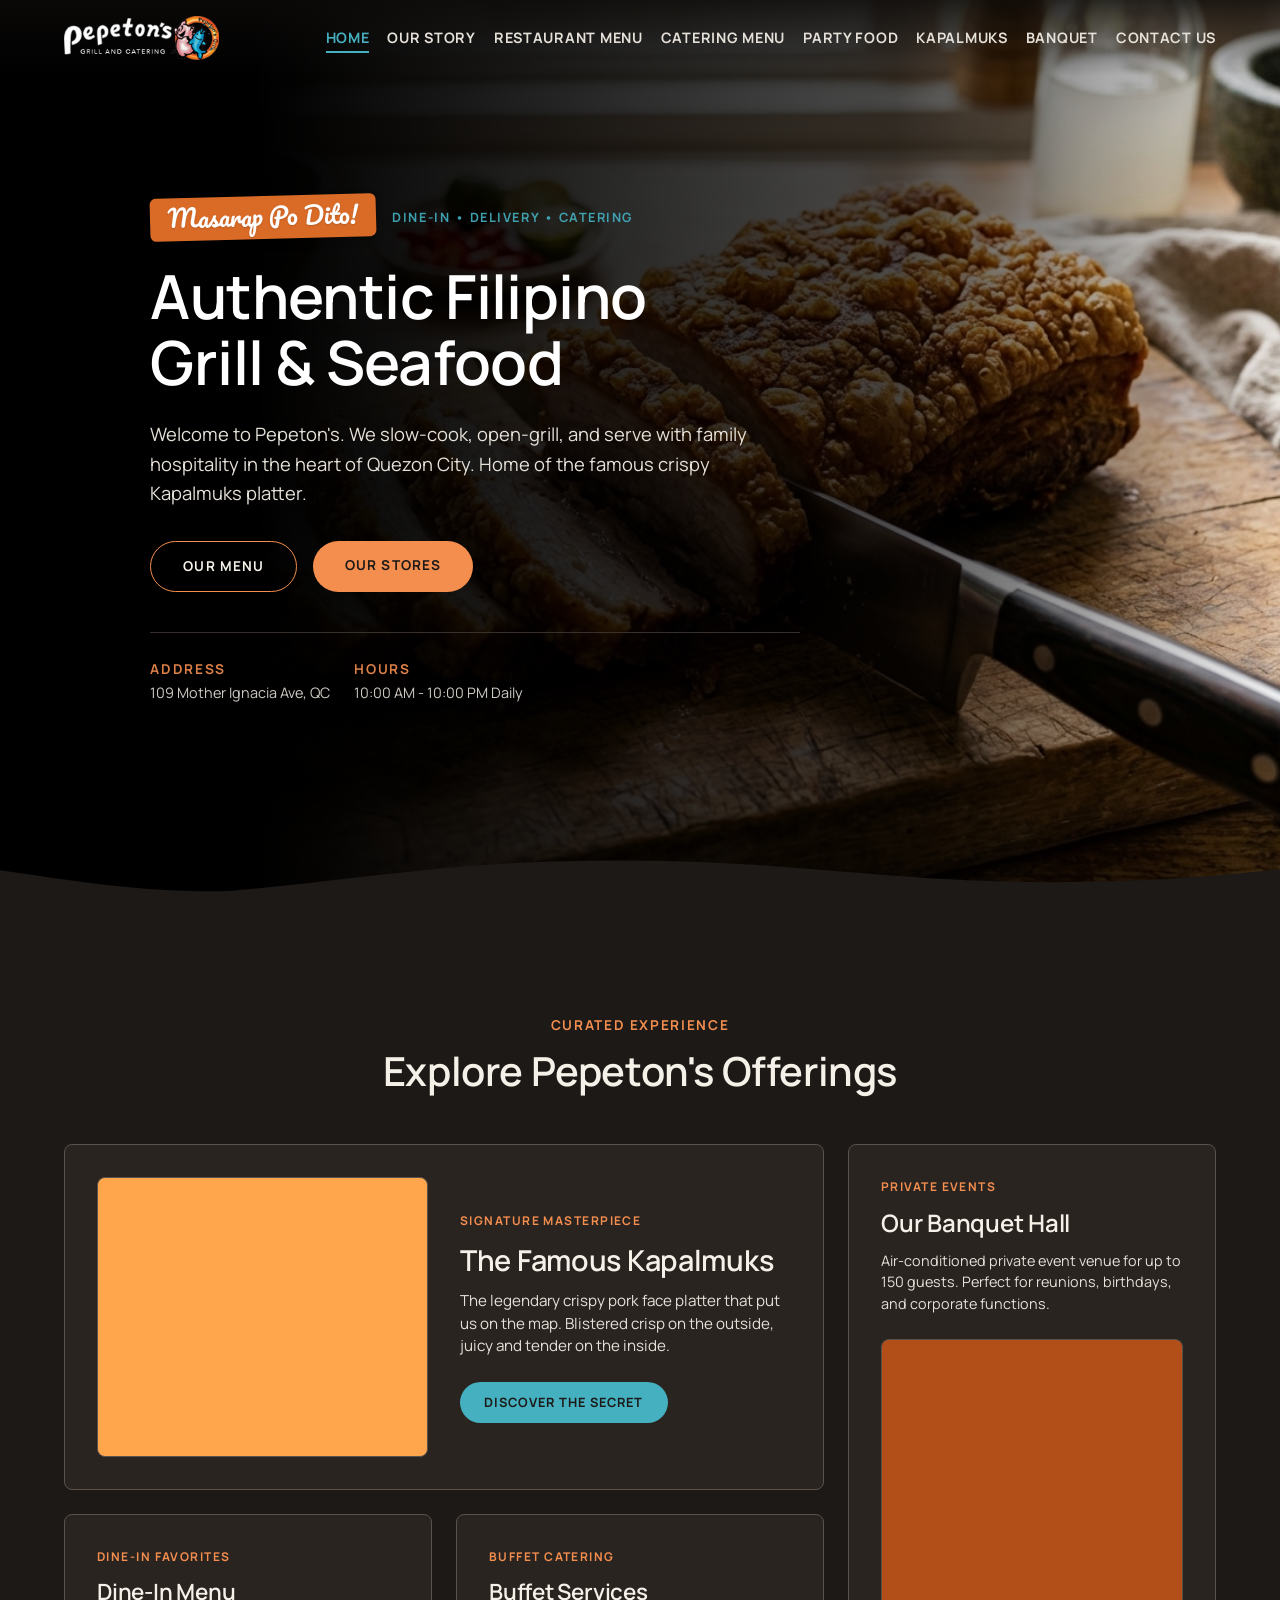
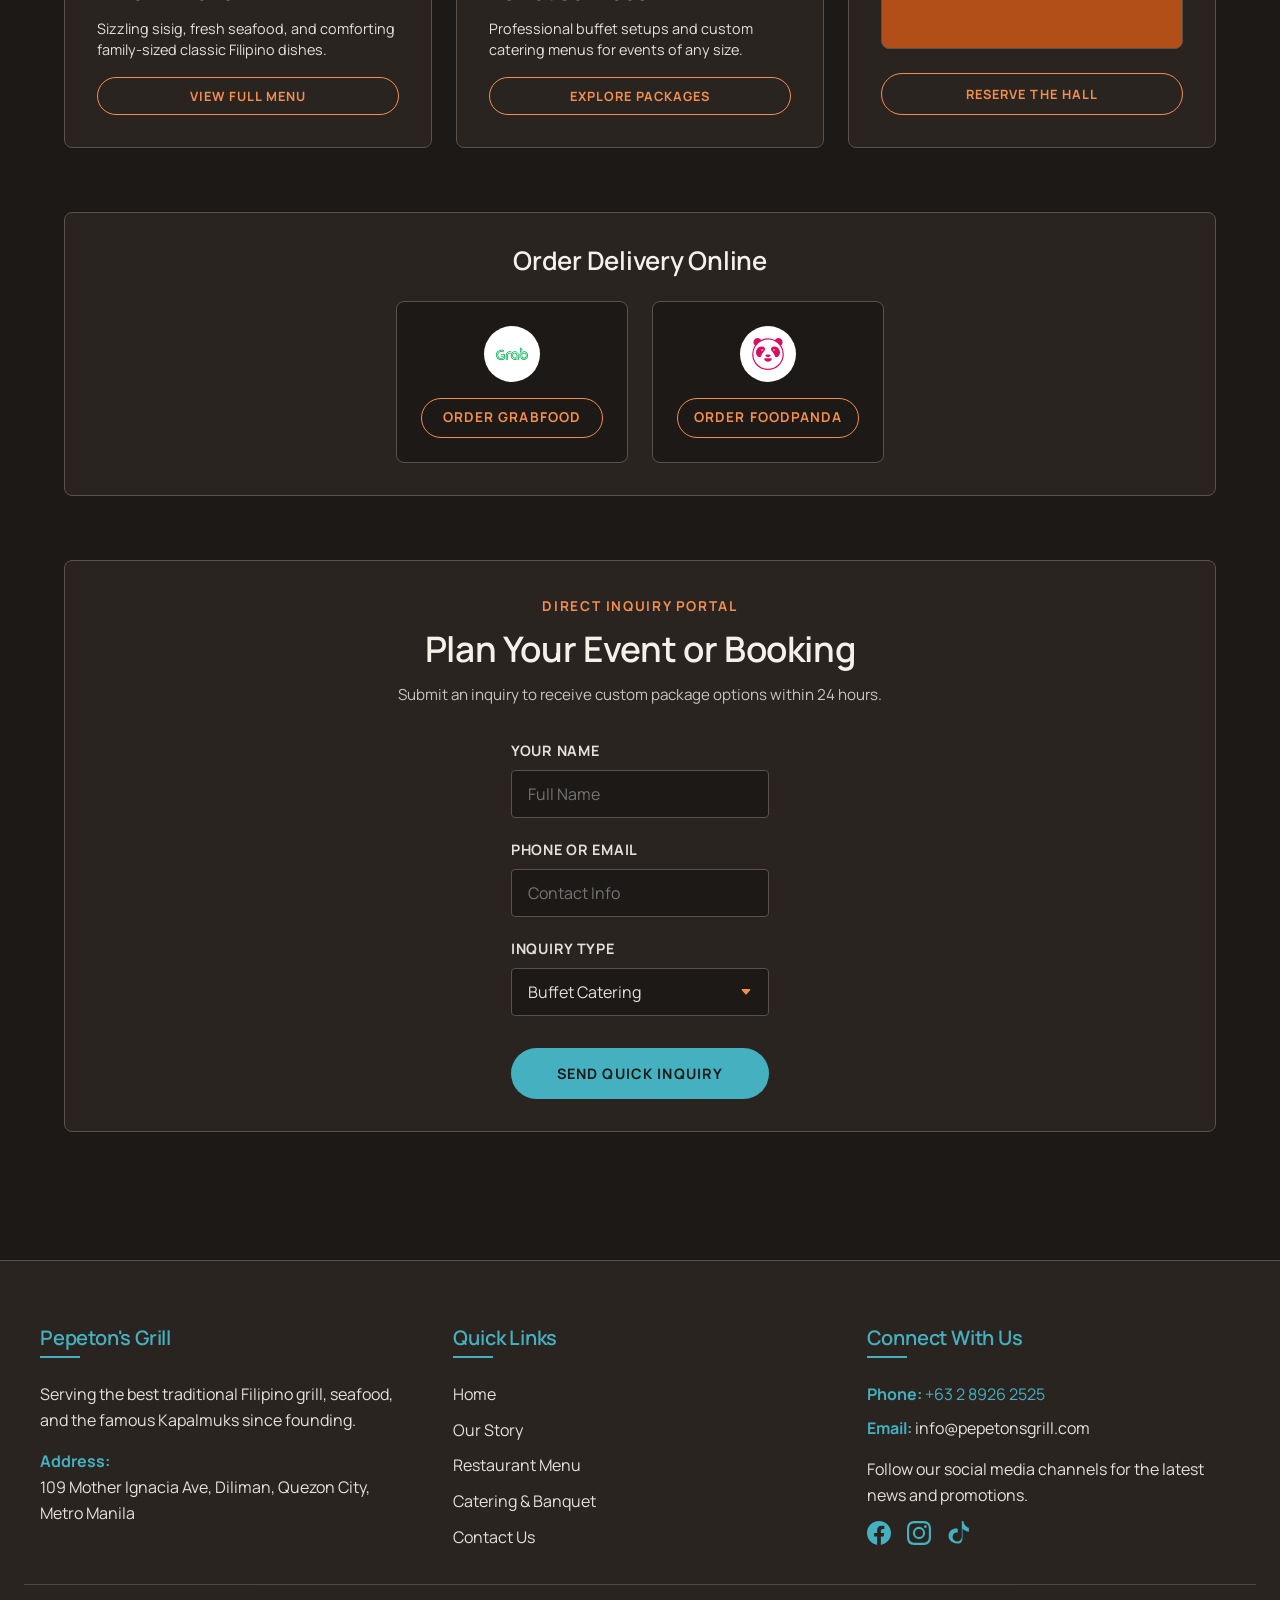
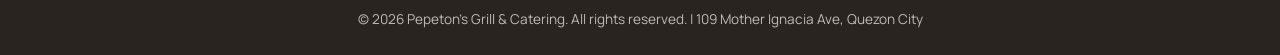
==== commit 7d825a53: "idk mane" ====
--- a/index.html
+++ b/index.html
@@ -53,39 +53,7 @@
     
     <!-- Hero Vignette/Overlay for legibility -->
     <div class="hero-overlay"></div>
-    
-    <!-- Vertical Social Bar (Left) -->
-    <div class="hero-social-bar">
-      <a href="#" id="heroSoundToggle" aria-label="Toggle Sound" class="sound-toggle">
-        <!-- Speaker Wave SVG -->
-        <svg xmlns="http://www.w3.org/2000/svg" width="18" height="18" fill="currentColor" viewBox="0 0 16 16" id="soundIcon">
-          <path d="M11.536 14.01A8.47 8.47 0 0 0 14.026 8a8.47 8.47 0 0 0-2.49-6.01l-.708.707A7.48 7.48 0 0 1 13.025 8c0 2.071-.84 3.946-2.197 5.303z"/>
-          <path d="M10.121 12.596A6.48 6.48 0 0 0 12.025 8a6.48 6.48 0 0 0-1.904-4.596l-.707.707A5.48 5.48 0 0 1 11.025 8a5.48 5.48 0 0 1-1.11 3.89z"/>
-          <path d="M8.707 11.182A4.5 4.5 0 0 0 10 8c0-1.25-.504-2.382-1.293-3.182l-.707.707A3.49 3.49 0 0 1 9 8c0 .9-.387 1.71-1 2.293z"/>
-          <path d="M6.717 3.55A.5.5 0 0 1 7 4v8a.5.5 0 0 1-.812.39L3.825 10.5H1.5A.5.5 0 0 1 1 10V6a.5.5 0 0 1 .5-.5h2.325l2.363-1.89a.5.5 0 0 1 .529-.06"/>
-        </svg>
-      </a>
-      <a href="https://facebook.com" target="_blank" rel="noopener" aria-label="Facebook">
-        <svg xmlns="http://www.w3.org/2000/svg" width="18" height="18" fill="currentColor" viewBox="0 0 16 16">
-          <path d="M16 8.049c0-4.446-3.582-8.05-8-8.05C3.58 0-.002 3.603-.002 8.05c0 4.017 2.926 7.347 6.75 7.951v-5.625h-2.03V8.05H6.75V6.275c0-2.017 1.195-3.131 3.022-3.131.876 0 1.791.157 1.791.157v1.98h-1.009c-.993 0-1.303.621-1.303 1.258v1.51h2.218l-.354 2.326H9.25V16c3.824-.604 6.75-3.934 6.75-7.951"/>
-        </svg>
-      </a>
-      <a href="https://instagram.com" target="_blank" rel="noopener" aria-label="Instagram">
-        <svg xmlns="http://www.w3.org/2000/svg" width="18" height="18" fill="currentColor" viewBox="0 0 16 16">
-          <path d="M8 0C5.829 0 5.556.01 4.703.048 3.85.088 3.269.222 2.76.42a3.9 3.9 0 0 0-1.417.923A3.9 3.9 0 0 0 .42 2.76C.22 3.268.086 3.85.048 4.7.01 5.555 0 5.827 0 8.001c0 2.172.01 2.444.048 3.297.04.852.174 1.433.372 1.942.205.526.478.972.923 1.417.444.445.89.719 1.416.923.51.198 1.09.333 1.942.372C5.555 15.99 5.827 16 8 16s2.444-.01 3.298-.048c.851-.04 1.434-.174 1.943-.372a3.9 3.9 0 0 0 1.416-.923c.445-.445.718-.891.923-1.417.197-.509.332-1.09.372-1.942C15.99 10.445 16 10.173 16 8s-.01-2.445-.048-3.299c-.04-.851-.175-1.433-.372-1.941a3.9 3.9 0 0 0-.923-1.417A3.9 3.9 0 0 0 13.24.42c-.51-.198-1.092-.333-1.943-.372C10.443.01 10.172 0 7.998 0zm-.717 1.442h.718c2.136 0 2.389.007 3.232.046.78.035 1.204.166 1.486.275.373.145.64.319.92.599s.453.546.598.92c.11.281.24.705.275 1.485.039.843.047 1.096.047 3.231s-.008 2.389-.047 3.232c-.035.78-.166 1.203-.275 1.485a2.5 2.5 0 0 1-.599.919c-.28.28-.546.453-.92.598-.28.11-.704.24-1.485.276-.843.038-1.096.047-3.232.047s-2.39-.009-3.233-.047c-.78-.036-1.203-.166-1.485-.276a2.5 2.5 0 0 1-.92-.598 2.5 2.5 0 0 1-.6-.92c-.109-.281-.24-.705-.275-1.485-.038-.843-.046-1.096-.046-3.233s.008-2.388.046-3.231c.036-.78.166-1.204.276-1.486.145-.373.319-.64.599-.92.28-.28.546-.453.92-.598.282-.11.705-.24 1.485-.276.738-.034 1.024-.044 2.515-.045zm4.988 1.328a.96.96 0 1 0 0 1.92.96.96 0 0 0 0-1.92m-4.27 1.122a4.109 4.109 0 1 0 0 8.217 4.109 4.109 0 0 0 0-8.217m0 1.441a2.667 2.667 0 1 1 0 5.334 2.667 2.667 0 0 1 0-5.334"/>
-        </svg>
-      </a>
-      <a href="https://youtube.com" target="_blank" rel="noopener" aria-label="YouTube">
-        <svg xmlns="http://www.w3.org/2000/svg" width="18" height="18" fill="currentColor" viewBox="0 0 16 16">
-          <path d="M8.051 1.999h.089c.822.003 4.987.033 6.11.335a2.01 2.01 0 0 1 1.415 1.42c.3 1.12.3 3.48.3 3.48s0 2.36-.3 3.48a2.01 2.01 0 0 1-1.415 1.419c-1.113.303-5.28.33-6.11.335h-.088c-.823-.005-4.987-.03-6.11-.335a2.01 2.01 0 0 1-1.415-1.419c-.3-1.12-.3-3.48-.3-3.48s0-2.36.3-3.48a2.01 2.01 0 0 1 1.415-1.419c1.113-.3 5.28-.33 6.11-.335zM6.5 11.5l4-2.5-4-2.5z"/>
-        </svg>
-      </a>
-      <a href="https://tiktok.com" target="_blank" rel="noopener" aria-label="TikTok">
-        <svg xmlns="http://www.w3.org/2000/svg" width="18" height="18" fill="currentColor" viewBox="0 0 16 16">
-          <path d="M9 0h1.98c.144.715.54 1.617 1.235 2.512C12.895 3.389 13.797 4 15 4v2c-1.753 0-3.07-.814-4-1.829V11a5 5 0 1 1-5-5v2a3 3 0 1 0 3 3z"/>
-        </svg>
-      </a>
-    </div>
+
 
     <!-- Hero Content -->
     <div class="hero-content">
@@ -126,138 +94,124 @@
 
   <main>
 
-    <!-- Asymmetrical Bento Feature Grid Section -->
     <section id="homeBento" style="margin-bottom: 64px;">
       <div style="text-align: center; margin-bottom: 48px;">
         <span class="text-gold text-uppercase-label">Curated Experience</span>
         <h2 style="font-size: 2.5rem; margin-top: 8px;">Explore Pepeton's Offerings</h2>
       </div>
-      
-      <div class="bento-grid">
+         <div class="bento-grid">
         <!-- Bento Cell 1: Spotlight on the famous Kapalmuks (spans 2 cols on desktop) -->
-        <div class="bezel-wrapper bento-col-2">
-          <div class="card bento-flex-mobile" style="flex-direction: row; gap: 32px; padding: 32px; background-color: var(--color-maroon-bg); display: flex;">
-            <div class="image-placeholder" style="width: 50%; min-height: 280px; background-color: #FFA64D;"></div>
-            <div style="width: 50%; display: flex; flex-direction: column; justify-content: center; align-items: flex-start;">
-              <span class="text-gold text-uppercase-label" style="font-size: 0.75rem;">Signature Masterpiece</span>
-              <h3 style="font-size: 1.8rem; margin: 12px 0; color: var(--color-price-white);">The Famous Kapalmuks</h3>
-              <p style="font-size: 0.95rem; margin-bottom: 24px; color: var(--color-body-cream); line-height: 1.5;">
-                It's the legendary crispy pork face platter that put us on the Metro Manila food map. Deep-fried to a blistered golden crisp while keeping the meat juicy and tender.
-              </p>
-              <a href="kapalmuks.html" class="btn btn-primary" style="padding: 10px 24px; font-size: 0.8rem;">Discover the Secret</a>
-            </div>
+        <div class="card bento-col-2 bento-flex-mobile" style="flex-direction: row; gap: 32px; padding: 32px; display: flex;">
+          <div class="image-placeholder" style="width: 50%; min-height: 280px; background-color: #FFA64D;"></div>
+          <div style="width: 50%; display: flex; flex-direction: column; justify-content: center; align-items: flex-start;">
+            <span class="text-gold text-uppercase-label" style="font-size: 0.75rem;">Signature Masterpiece</span>
+            <h3 style="font-size: 1.8rem; margin: 12px 0; color: var(--color-price-white);">The Famous Kapalmuks</h3>
+            <p style="font-size: 0.95rem; margin-bottom: 24px; color: var(--color-body-cream); line-height: 1.5;">
+              The legendary crispy pork face platter that put us on the map. Blistered crisp on the outside, juicy and tender on the inside.
+            </p>
+            <a href="kapalmuks.html" class="btn btn-primary" style="padding: 10px 24px; font-size: 0.8rem;">Discover the Secret</a>
           </div>
         </div>
 
         <!-- Bento Cell 2: Banquet Hall (spans 1 col wide, but spans 2 rows high) -->
-        <div class="bezel-wrapper bento-row-2">
-          <div class="card" style="padding: 32px; display: flex; flex-direction: column; background-color: var(--color-maroon-bg); height: 100%;">
-            <div style="display: flex; flex-direction: column; align-items: flex-start;">
-              <span class="text-gold text-uppercase-label" style="font-size: 0.75rem;">Private Events</span>
-              <h3 style="font-size: 1.5rem; margin: 12px 0; color: var(--color-price-white);">Our Banquet Hall</h3>
-              <p style="font-size: 0.9rem; color: var(--color-body-cream); margin-bottom: 24px; line-height: 1.5;">
-                Host birthdays, wedding receptions, or corporate gatherings in our fully equipped, air-conditioned venue.
-              </p>
-            </div>
-            <div class="image-placeholder" style="flex-grow: 1; min-height: 180px; background-color: #B24E18; margin-bottom: 24px;"></div>
-            <a href="banquet.html" class="btn btn-secondary" style="width: 100%; text-align: center; font-size: 0.8rem; padding: 10px 0;">Reserve the Hall</a>
-          </div>
+        <div class="card bento-row-2" style="padding: 32px; display: flex; flex-direction: column; height: 100%;">
+          <div style="display: flex; flex-direction: column; align-items: flex-start;">
+            <span class="text-gold text-uppercase-label" style="font-size: 0.75rem;">Private Events</span>
+            <h3 style="font-size: 1.5rem; margin: 12px 0; color: var(--color-price-white);">Our Banquet Hall</h3>
+            <p style="font-size: 0.9rem; color: var(--color-body-cream); margin-bottom: 24px; line-height: 1.5;">
+              Air-conditioned private event venue for up to 150 guests. Perfect for reunions, birthdays, and corporate functions.
+            </p>
+          </div>
+          <div class="image-placeholder" style="flex-grow: 1; min-height: 180px; background-color: #B24E18; margin-bottom: 24px;"></div>
+          <a href="banquet.html" class="btn btn-secondary" style="width: 100%; text-align: center; font-size: 0.8rem; padding: 10px 0;">Reserve the Hall</a>
         </div>
 
         <!-- Bento Cell 3: Dine-In Menu (1 col) -->
-        <div class="bezel-wrapper">
-          <div class="card" style="padding: 32px; display: flex; flex-direction: column; justify-content: space-between; background-color: var(--color-maroon-bg); height: 100%;">
-            <div style="display: flex; flex-direction: column; align-items: flex-start;">
-              <span class="text-gold text-uppercase-label" style="font-size: 0.75rem;">Dine-In Favorites</span>
-              <h3 style="font-size: 1.4rem; margin: 12px 0; color: var(--color-price-white);">Dine-In Menu</h3>
-              <p style="font-size: 0.9rem; color: var(--color-body-cream); line-height: 1.5;">
-                Explore our hot sizzling sisig grills, crispy seafood, and comforting family-sized soup bowls.
-              </p>
-            </div>
-            <a href="menu/restaurant.html" class="btn btn-secondary" style="width: 100%; text-align: center; font-size: 0.8rem; padding: 8px 0; margin-top: 16px;">View Full Menu</a>
-          </div>
+        <div class="card" style="padding: 32px; display: flex; flex-direction: column; justify-content: space-between; height: 100%;">
+          <div style="display: flex; flex-direction: column; align-items: flex-start;">
+            <span class="text-gold text-uppercase-label" style="font-size: 0.75rem;">Dine-In Favorites</span>
+            <h3 style="font-size: 1.4rem; margin: 12px 0; color: var(--color-price-white);">Dine-In Menu</h3>
+            <p style="font-size: 0.9rem; color: var(--color-body-cream); line-height: 1.5;">
+              Sizzling sisig, fresh seafood, and comforting family-sized classic Filipino dishes.
+            </p>
+          </div>
+          <a href="menu/restaurant.html" class="btn btn-secondary" style="width: 100%; text-align: center; font-size: 0.8rem; padding: 8px 0; margin-top: 16px;">View Full Menu</a>
         </div>
 
         <!-- Bento Cell 4: Catering Services (1 col) -->
-        <div class="bezel-wrapper">
-          <div class="card" style="padding: 32px; display: flex; flex-direction: column; justify-content: space-between; background-color: var(--color-maroon-bg); height: 100%;">
-            <div style="display: flex; flex-direction: column; align-items: flex-start;">
-              <span class="text-gold text-uppercase-label" style="font-size: 0.75rem;">Buffet Catering</span>
-              <h3 style="font-size: 1.4rem; margin: 12px 0; color: var(--color-price-white);">Buffet Services</h3>
-              <p style="font-size: 0.9rem; color: var(--color-body-cream); line-height: 1.5;">
-                Full-service setups, uniformed staff, and custom buffet menus for events of any size.
-              </p>
-            </div>
-            <a href="menu/catering.html" class="btn btn-secondary" style="width: 100%; text-align: center; font-size: 0.8rem; padding: 8px 0; margin-top: 16px;">Explore Packages</a>
-          </div>
+        <div class="card" style="padding: 32px; display: flex; flex-direction: column; justify-content: space-between; height: 100%;">
+          <div style="display: flex; flex-direction: column; align-items: flex-start;">
+            <span class="text-gold text-uppercase-label" style="font-size: 0.75rem;">Buffet Catering</span>
+            <h3 style="font-size: 1.4rem; margin: 12px 0; color: var(--color-price-white);">Buffet Services</h3>
+            <p style="font-size: 0.9rem; color: var(--color-body-cream); line-height: 1.5;">
+              Professional buffet setups and custom catering menus for events of any size.
+            </p>
+          </div>
+          <a href="menu/catering.html" class="btn btn-secondary" style="width: 100%; text-align: center; font-size: 0.8rem; padding: 8px 0; margin-top: 16px;">Explore Packages</a>
         </div>
       </div>
     </section>
 
     <!-- Delivery Platforms -->
-    <section class="bezel-wrapper" id="homeDelivery" style="margin-bottom: 64px;">
-      <div class="card" style="text-align: center; background-color: var(--color-bg-dark); padding: 32px 24px;">
-        <h2 style="margin-bottom: 24px; font-size: 1.6rem;">Order Delivery Online</h2>
+    <section class="card" id="homeDelivery" style="text-align: center; padding: 32px 24px; margin-bottom: 64px;">
+      <h2 style="margin-bottom: 24px; font-size: 1.6rem;">Order Delivery Online</h2>
+      
+      <div class="content-grid" style="grid-template-columns: repeat(auto-fit, minmax(200px, 1fr)); gap: 24px; max-width: 600px; margin: 0 auto;">
+        <div class="card" style="padding: 24px; align-items: center; justify-content: center; background-color: var(--color-bg-dark); display: flex; flex-direction: column; gap: 16px; border: 1px solid var(--color-brown-mid);">
+          <div style="width: 56px; height: 56px; background-color: #FFFFFF; border-radius: 50%; display: flex; align-items: center; justify-content: center;">
+            <svg role="img" viewBox="0 0 24 24" xmlns="http://www.w3.org/2000/svg" style="width: 32px; height: 32px; fill: #00B14F;">
+              <title>Grab</title>
+              <path d="M23.129 10.863a2.927 2.927 0 00-2.079-.872c-.57 0-1.141.212-1.455.421-.651.434-1.186.904-2.149 2.148v.894c.817-1.064 1.59-1.903 2.177-2.364.386-.31.933-.501 1.427-.501 1.275 0 2.352 1.077 2.352 2.352v.538c0 .63-.247 1.223-.698 1.668a2.341 2.341 0 01-1.654.685c-1.048 0-1.97-.719-2.22-1.701l-.422.51c.307 1.03 1.417 1.789 2.642 1.789.778 0 1.516-.31 2.079-.872.562-.562.871-1.3.871-2.079v-.538c0-.778-.31-1.517-.871-2.078m-12.8-.274c.406 0 .757.087 1.074.266.149-.186.299-.337.411-.449-.335-.256-.903-.415-1.485-.415-.83 0-1.584.3-2.122.843-.534.54-.83 1.287-.83 2.107v3.489h.598V12.94c0-1.385.968-2.352 2.354-2.352m5.678 5.84v-3.488c0-1.072-.84-1.913-1.913-1.913-.5 0-.976.203-1.343.57a1.895 1.895 0 00-.57 1.343v.538c0 1.037.877 1.913 1.913 1.913.285 0 .671-.07.908-.264v-.631c-.232.187-.57.298-.908.298a1.302 1.302 0 01-1.315-1.316v-.538a1.3 1.3 0 011.315-1.314 1.3 1.3 0 011.316 1.314v3.489zM0 12.596v.193c0 1.036.393 2.003 1.107 2.722a3.759 3.759 0 002.689 1.112c.82 0 1.548-.186 2.162-.551.506-.302.73-.607.75-.635V12.22H3.65v.597H6.11v2.434l-.002.002c-.288.288-.972.77-2.312.77a3.165 3.165 0 01-2.279-.938 3.247 3.247 0 01-.92-2.297v-.193c0-.83.375-1.656 1.026-2.269a3.558 3.558 0 012.442-.967c.847 0 1.438.129 1.913.416v-.67c-.494-.21-1.085-.305-1.913-.305C1.862 8.8 0 10.538 0 12.595m10.329-.968c.226 0 .419.037.571.112.075-.186.151-.339.262-.525-.162-.116-.549-.186-.833-.186-1.09 0-1.913.823-1.913 1.913v3.489h.598V12.94c0-.774.54-1.314 1.315-1.314m-4.351-.702v-.707c-.541-.29-1.131-.419-1.913-.419-.799 0-1.555.293-2.132.824-.577.532-.895 1.233-.895 1.972v.193c0 1.542 1.237 2.796 2.758 2.796 1.237 0 1.745-.405 1.874-.533v-1.794H3.65v.598h1.46v.899l-.005.001c-.187.075-.578.231-1.31.231-.58 0-1.122-.225-1.528-.636a2.203 2.203 0 01-.632-1.562v-.193c0-1.192 1.113-2.198 2.43-2.198.91 0 1.45.147 1.913.528m14.105 1.126c.27-.27.623-.424.967-.424.737 0 1.315.577 1.315 1.314v.538c0 .738-.578 1.316-1.315 1.316-.357 0-.702-.196-.972-.55a2.151 2.151 0 01-.418-1.12l-.484.591c.095.452.33.885.665 1.19.344.313.774.486 1.209.486a1.915 1.915 0 001.913-1.913v-.538c0-.499-.202-.977-.57-1.343a1.896 1.896 0 00-1.343-.57c-.316 0-.818.114-1.417.652l-.002.002c-.16.16-.536.536-.765.804-.384.42-.943 1.054-1.42 1.688v.933c.529-.68.833-1.06 1.33-1.634.445-.519.996-1.15 1.307-1.422m-8.939 1.428c0 .779.31 1.517.872 2.08a2.93 2.93 0 002.078.87c.33 0 .669-.07.908-.188v-.597c-.28.117-.618.188-.908.188-1.274 0-2.352-1.077-2.352-2.353v-.538c0-1.275 1.078-2.352 2.352-2.352a2.34 2.34 0 012.353 2.353v3.488h.598v-3.604a2.979 2.979 0 00-.915-2.006 2.92 2.92 0 00-2.036-.83c-.778 0-1.516.31-2.078.873a2.926 2.926 0 00-.872 2.078zm6.918-2.313c.183-.22.372-.443.596-.631V7.378h-.596zm1.037-.876V7.378h.597V9.88a3.601 3.601 0 00-.597.41"/>
+            </svg>
+          </div>
+          <a href="https://food.grab.com" target="_blank" rel="noopener" class="btn btn-secondary" style="padding: 8px 16px; font-size: 0.85rem; width: 100%;">Order GrabFood</a>
+        </div>
         
-        <div class="content-grid" style="grid-template-columns: repeat(auto-fit, minmax(200px, 1fr)); gap: 24px; max-width: 600px; margin: 0 auto;">
-          <div class="card" style="padding: 24px; align-items: center; justify-content: center; background-color: var(--color-maroon-bg); display: flex; flex-direction: column; gap: 16px;">
-            <div style="width: 56px; height: 56px; background-color: #FFFFFF; border-radius: 50%; display: flex; align-items: center; justify-content: center;">
-              <svg role="img" viewBox="0 0 24 24" xmlns="http://www.w3.org/2000/svg" style="width: 32px; height: 32px; fill: #00B14F;">
-                <title>Grab</title>
-                <path d="M23.129 10.863a2.927 2.927 0 00-2.079-.872c-.57 0-1.141.212-1.455.421-.651.434-1.186.904-2.149 2.148v.894c.817-1.064 1.59-1.903 2.177-2.364.386-.31.933-.501 1.427-.501 1.275 0 2.352 1.077 2.352 2.352v.538c0 .63-.247 1.223-.698 1.668a2.341 2.341 0 01-1.654.685c-1.048 0-1.97-.719-2.22-1.701l-.422.51c.307 1.03 1.417 1.789 2.642 1.789.778 0 1.516-.31 2.079-.872.562-.562.871-1.3.871-2.079v-.538c0-.778-.31-1.517-.871-2.078m-12.8-.274c.406 0 .757.087 1.074.266.149-.186.299-.337.411-.449-.335-.256-.903-.415-1.485-.415-.83 0-1.584.3-2.122.843-.534.54-.83 1.287-.83 2.107v3.489h.598V12.94c0-1.385.968-2.352 2.354-2.352m5.678 5.84v-3.488c0-1.072-.84-1.913-1.913-1.913-.5 0-.976.203-1.343.57a1.895 1.895 0 00-.57 1.343v.538c0 1.037.877 1.913 1.913 1.913.285 0 .671-.07.908-.264v-.631c-.232.187-.57.298-.908.298a1.302 1.302 0 01-1.315-1.316v-.538a1.3 1.3 0 011.315-1.314 1.3 1.3 0 011.316 1.314v3.489zM0 12.596v.193c0 1.036.393 2.003 1.107 2.722a3.759 3.759 0 002.689 1.112c.82 0 1.548-.186 2.162-.551.506-.302.73-.607.75-.635V12.22H3.65v.597H6.11v2.434l-.002.002c-.288.288-.972.77-2.312.77a3.165 3.165 0 01-2.279-.938 3.247 3.247 0 01-.92-2.297v-.193c0-.83.375-1.656 1.026-2.269a3.558 3.558 0 012.442-.967c.847 0 1.438.129 1.913.416v-.67c-.494-.21-1.085-.305-1.913-.305C1.862 8.8 0 10.538 0 12.595m10.329-.968c.226 0 .419.037.571.112.075-.186.151-.339.262-.525-.162-.116-.549-.186-.833-.186-1.09 0-1.913.823-1.913 1.913v3.489h.598V12.94c0-.774.54-1.314 1.315-1.314m-4.351-.702v-.707c-.541-.29-1.131-.419-1.913-.419-.799 0-1.555.293-2.132.824-.577.532-.895 1.233-.895 1.972v.193c0 1.542 1.237 2.796 2.758 2.796 1.237 0 1.745-.405 1.874-.533v-1.794H3.65v.598h1.46v.899l-.005.001c-.187.075-.578.231-1.31.231-.58 0-1.122-.225-1.528-.636a2.203 2.203 0 01-.632-1.562v-.193c0-1.192 1.113-2.198 2.43-2.198.91 0 1.45.147 1.913.528m14.105 1.126c.27-.27.623-.424.967-.424.737 0 1.315.577 1.315 1.314v.538c0 .738-.578 1.316-1.315 1.316-.357 0-.702-.196-.972-.55a2.151 2.151 0 01-.418-1.12l-.484.591c.095.452.33.885.665 1.19.344.313.774.486 1.209.486a1.915 1.915 0 001.913-1.913v-.538c0-.499-.202-.977-.57-1.343a1.896 1.896 0 00-1.343-.57c-.316 0-.818.114-1.417.652l-.002.002c-.16.16-.536.536-.765.804-.384.42-.943 1.054-1.42 1.688v.933c.529-.68.833-1.06 1.33-1.634.445-.519.996-1.15 1.307-1.422m-8.939 1.428c0 .779.31 1.517.872 2.08a2.93 2.93 0 002.078.87c.33 0 .669-.07.908-.188v-.597c-.28.117-.618.188-.908.188-1.274 0-2.352-1.077-2.352-2.353v-.538c0-1.275 1.078-2.352 2.352-2.352a2.34 2.34 0 012.353 2.353v3.488h.598v-3.604a2.979 2.979 0 00-.915-2.006 2.92 2.92 0 00-2.036-.83c-.778 0-1.516.31-2.078.873a2.926 2.926 0 00-.872 2.078zm6.918-2.313c.183-.22.372-.443.596-.631V7.378h-.596zm1.037-.876V7.378h.597V9.88a3.601 3.601 0 00-.597.41"/>
-              </svg>
-            </div>
-            <a href="https://food.grab.com" target="_blank" rel="noopener" class="btn btn-secondary" style="padding: 8px 16px; font-size: 0.85rem; width: 100%;">Order GrabFood</a>
+        <div class="card" style="padding: 24px; align-items: center; justify-content: center; background-color: var(--color-bg-dark); display: flex; flex-direction: column; gap: 16px; border: 1px solid var(--color-brown-mid);">
+          <div style="width: 56px; height: 56px; background-color: #FFFFFF; border-radius: 50%; display: flex; align-items: center; justify-content: center;">
+            <svg role="img" viewBox="0 0 24 24" xmlns="http://www.w3.org/2000/svg" style="width: 32px; height: 32px; fill: #D70F64;">
+              <title>foodpanda</title>
+              <path d="M4.224 0a3.14 3.14 0 00-3.14 3.127 3.1 3.1 0 001.079 2.36 11.811 11.811 0 00-2.037 6.639C.126 18.68 5.458 24 12 24c6.542 0 11.874-5.32 11.874-11.874a11.69 11.69 0 00-2.025-6.614 3.136 3.136 0 001.09-2.373A3.132 3.132 0 0019.8.012a3.118 3.118 0 00-2.636 1.438A11.792 11.792 0 0012.012.264c-1.845 0-3.595.419-5.152 1.174A3.133 3.133 0 004.224 0zM12 1.198c1.713 0 3.331.396 4.78 1.102a10.995 10.995 0 014.29 3.715 10.89 10.89 0 011.882 6.135c.011 6.039-4.901 10.951-10.94 10.951-6.04 0-10.951-4.912-10.951-10.951 0-2.277.694-4.386 1.88-6.135A11.08 11.08 0 017.232 2.3 10.773 10.773 0 0112 1.198zM7.367 6.345c-.853.012-1.743.292-2.28.653-1.031.682-2.29 2.156-2.085 4.181.191 2.025 1.785 3.283 2.612 3.283.826 0 1.234-.42 1.485-1.45.252-1.018 1.115-2.192 2.217-3.45s-.024-2.469-.024-2.469c-.393-.513-1.052-.727-1.755-.747a3.952 3.952 0 00-.17-.001zm9.233.007l-.17.001c-.702.02-1.358.233-1.746.752 0 0-1.126 1.21-.024 2.469 1.114 1.258 1.965 2.432 2.217 3.45.251 1.019.659 1.438 1.485 1.45.827 0 2.409-1.258 2.612-3.283.204-2.025-1.054-3.51-2.084-4.182-.544-.36-1.437-.643-2.29-.657zm-8.962 2c.348 0 .624.275.624.623-.012.335-.288.623-.624.623a.619.619 0 01-.623-.623c0-.348.276-.624.623-.624zm8.891 0c.348 0 .623.275.623.623-.012.335-.287.623-.623.623a.619.619 0 01-.623-.623c0-.348.288-.624.623-.624zm-4.541 4.025c-.527 0-2.06.096-2.06.587 0 .887 1.88 1.522 2.06 1.474.18.048 2.06-.587 2.06-1.474 0-.49-1.52-.587-2.06-.587zM9.076 15.17c0 1.414 1.294 2.564 2.912 2.564 1.618 0 2.924-1.15 2.924-2.564z"/>
+            </svg>
+          </div>
+          <a href="https://www.foodpanda.ph" target="_blank" rel="noopener" class="btn btn-secondary" style="padding: 8px 16px; font-size: 0.85rem; width: 100%;">Order Foodpanda</a>
+        </div>
+      </div>
+    </section>
+
+    <!-- High-Converting Lead Generation Inquiry Widget -->
+    <section class="card" id="homeQuickInquiry" style="padding: 32px; margin-bottom: 64px;">
+      <div style="text-align: center; max-width: 600px; margin: 0 auto 32px;">
+        <span class="text-gold text-uppercase-label">Direct Inquiry Portal</span>
+        <h2 style="font-size: 2.2rem; margin-top: 8px; margin-bottom: 12px;">Plan Your Event or Booking</h2>
+        <p style="font-size: 0.95rem; opacity: 0.85;">Submit an inquiry to receive custom package options within 24 hours.</p>
+      </div>
+      
+      <form id="quickInquiryForm" style="max-width: 800px; margin: 0 auto;" onsubmit="event.preventDefault(); alert('Thank you! Your inquiry has been registered. Our events manager will contact you shortly.'); this.reset();">
+        <div class="content-grid" style="grid-template-columns: repeat(auto-fit, minmax(200px, 1fr)); gap: 20px; margin-bottom: 32px;">
+          <div class="form-group" style="margin-bottom: 0;">
+            <label for="quickName">Your Name</label>
+            <input type="text" id="quickName" class="form-control" placeholder="Full Name" required>
           </div>
           
-          <div class="card" style="padding: 24px; align-items: center; justify-content: center; background-color: var(--color-maroon-bg); display: flex; flex-direction: column; gap: 16px;">
-            <div style="width: 56px; height: 56px; background-color: #FFFFFF; border-radius: 50%; display: flex; align-items: center; justify-content: center;">
-              <svg role="img" viewBox="0 0 24 24" xmlns="http://www.w3.org/2000/svg" style="width: 32px; height: 32px; fill: #D70F64;">
-                <title>foodpanda</title>
-                <path d="M4.224 0a3.14 3.14 0 00-3.14 3.127 3.1 3.1 0 001.079 2.36 11.811 11.811 0 00-2.037 6.639C.126 18.68 5.458 24 12 24c6.542 0 11.874-5.32 11.874-11.874a11.69 11.69 0 00-2.025-6.614 3.136 3.136 0 001.09-2.373A3.132 3.132 0 0019.8.012a3.118 3.118 0 00-2.636 1.438A11.792 11.792 0 0012.012.264c-1.845 0-3.595.419-5.152 1.174A3.133 3.133 0 004.224 0zM12 1.198c1.713 0 3.331.396 4.78 1.102a10.995 10.995 0 014.29 3.715 10.89 10.89 0 011.882 6.135c.011 6.039-4.901 10.951-10.94 10.951-6.04 0-10.951-4.912-10.951-10.951 0-2.277.694-4.386 1.88-6.135A11.08 11.08 0 017.232 2.3 10.773 10.773 0 0112 1.198zM7.367 6.345c-.853.012-1.743.292-2.28.653-1.031.682-2.29 2.156-2.085 4.181.191 2.025 1.785 3.283 2.612 3.283.826 0 1.234-.42 1.485-1.45.252-1.018 1.115-2.192 2.217-3.45s-.024-2.469-.024-2.469c-.393-.513-1.052-.727-1.755-.747a3.952 3.952 0 00-.17-.001zm9.233.007l-.17.001c-.702.02-1.358.233-1.746.752 0 0-1.126 1.21-.024 2.469 1.114 1.258 1.965 2.432 2.217 3.45.251 1.019.659 1.438 1.485 1.45.827 0 2.409-1.258 2.612-3.283.204-2.025-1.054-3.51-2.084-4.182-.544-.36-1.437-.643-2.29-.657zm-8.962 2c.348 0 .624.275.624.623-.012.335-.288.623-.624.623a.619.619 0 01-.623-.623c0-.348.276-.624.623-.624zm8.891 0c.348 0 .623.275.623.623-.012.335-.287.623-.623.623a.619.619 0 01-.623-.623c0-.348.288-.624.623-.624zm-4.541 4.025c-.527 0-2.06.096-2.06.587 0 .887 1.88 1.522 2.06 1.474.18.048 2.06-.587 2.06-1.474 0-.49-1.52-.587-2.06-.587zM9.076 15.17c0 1.414 1.294 2.564 2.912 2.564 1.618 0 2.924-1.15 2.924-2.564z"/>
-              </svg>
-            </div>
-            <a href="https://www.foodpanda.ph" target="_blank" rel="noopener" class="btn btn-secondary" style="padding: 8px 16px; font-size: 0.85rem; width: 100%;">Order Foodpanda</a>
-          </div>
-        </div>
-      </div>
-    </section>
-
-    <!-- High-Converting Lead Generation Inquiry Widget -->
-    <section class="bezel-wrapper" id="homeQuickInquiry" style="margin-bottom: 64px;">
-      <div class="bezel-inner-form">
-        <div style="text-align: center; max-width: 600px; margin: 0 auto 32px;">
-          <span class="text-gold text-uppercase-label">Direct Inquiry Portal</span>
-          <h2 style="font-size: 2.2rem; margin-top: 8px; margin-bottom: 12px;">Plan Your Event or Booking</h2>
-          <p style="font-size: 0.95rem; opacity: 0.85;">Submit a quick inquiry, and our culinary event managers will get back to you with custom packages within 24 hours.</p>
+          <div class="form-group" style="margin-bottom: 0;">
+            <label for="quickContact">Phone or Email</label>
+            <input type="text" id="quickContact" class="form-control" placeholder="Contact Info" required>
+          </div>
+          
+          <div class="form-group" style="margin-bottom: 0;">
+            <label for="quickType">Inquiry Type</label>
+            <select id="quickType" class="form-control" required>
+              <option value="catering">Buffet Catering</option>
+              <option value="banquet">Private Banquet Booking</option>
+              <option value="party">Party Trays Delivery/Pickup</option>
+              <option value="table">Table Reservation</option>
+            </select>
+          </div>
         </div>
         
-        <form id="quickInquiryForm" style="max-width: 800px; margin: 0 auto;" onsubmit="event.preventDefault(); alert('Thank you! Your inquiry has been registered. Our events manager will contact you shortly.'); this.reset();">
-          <div class="content-grid" style="grid-template-columns: repeat(auto-fit, minmax(200px, 1fr)); gap: 20px; margin-bottom: 32px;">
-            <div class="form-group" style="margin-bottom: 0;">
-              <label for="quickName">Your Name</label>
-              <input type="text" id="quickName" class="form-control" placeholder="Full Name" required>
-            </div>
-            
-            <div class="form-group" style="margin-bottom: 0;">
-              <label for="quickContact">Phone or Email</label>
-              <input type="text" id="quickContact" class="form-control" placeholder="Contact Info" required>
-            </div>
-            
-            <div class="form-group" style="margin-bottom: 0;">
-              <label for="quickType">Inquiry Type</label>
-              <select id="quickType" class="form-control" required>
-                <option value="catering">Buffet Catering</option>
-                <option value="banquet">Private Banquet Booking</option>
-                <option value="party">Party Trays Delivery/Pickup</option>
-                <option value="table">Table Reservation</option>
-              </select>
-            </div>
-          </div>
-          
-          <button type="submit" class="btn btn-primary" style="width: 100%; padding: 16px 0; font-size: 0.9rem;">Send Quick Inquiry</button>
-        </form>
-      </div>
+        <button type="submit" class="btn btn-primary" style="width: 100%; padding: 16px 0; font-size: 0.9rem;">Send Quick Inquiry</button>
+      </form>
     </section>
   </main>
 
@@ -294,7 +248,12 @@
           </a>
           <a href="https://instagram.com" target="_blank" rel="noopener" class="text-gold" aria-label="Instagram" style="display: flex; align-items: center;">
             <svg viewBox="0 0 24 24" fill="currentColor" style="width: 24px; height: 24px; transition: transform 0.2s;" onmouseover="this.style.transform='scale(1.1)'" onmouseout="this.style.transform='scale(1)'">
-              <path d="M12 2.163c3.204 0 3.584.012 4.85.07 3.252.148 4.771 1.691 4.919 4.919.058 1.265.069 1.645.069 4.849 0 3.205-.012 3.584-.069 4.849-.149 3.225-1.664 4.771-4.919 4.919-1.266.058-1.644.07-4.85.07-3.204 0-3.584-.012-4.849-.07-3.26-.149-4.771-1.699-4.919-4.92-.058-1.265-.07-1.644-.07-4.849 0-3.204.013-3.583.07-4.849.149-3.227 1.664-4.771 4.919-4.919 1.266-.057 1.645-.069 4.849-.069zM12 0C8.741 0 8.333.014 7.053.072 2.695.272.273 2.69.073 7.051.014 8.333 0 8.741 0 12c0 3.259.014 3.668.072 4.948.2 4.358 2.618 6.78 6.98 6.98 1.281.058 1.689.072 4.948.072 3.259 0 3.668-.014 4.948-.072 4.354-.2 6.782-2.618 6.979-6.98.059-1.28.073-1.689.073-4.948 0-3.259-.014-3.667-.072-4.947-.196-4.354-2.617-6.78-6.979-6.98C15.668.014 15.259 0 12 0zm0 5.838a6.162 6.162 0 1 0 0 12.324 6.162 6.162 0 0 0 0-12.324zM12 16a4 4 0 1 1 0-8 4 4 0 0 1 0 8zm6.406-11.845a1.44 1.44 0 1 0 0 2.881 1.44 1.44 0 0 0 0-2.881z"/>
+              <path d="M12 2.163c3.204 0 3.584.012 4.85.07 3.252.148 4.771 1.691 4.919 4.919.058 1.265.069 1.645.069 4.849 0 3.205-.012 3.584-.069 4.849-.149 3.225-1.664 4.771-4.919 4.919-1.266.058-1.644.07-4.85.07-3.204 0-3.584-.012-4.849-.07-3.26-.149-4.771-1.699-4.919-4.92-.058-1.265-.07-1.644-.07-4.849 0-3.204.013-3.583.07-4.849.149-3.227 1.664-4.771 4.919-4.919 1.266-.057 1.645-.069 4.849-.069zM12 0C8.741 0 8.333.014 7.053.072 2.695.272.273 2.69.073 7.051.014 8.333 0 8.741 0 12c0 3.259.014 3.668.072 4.948.2 4.358 2.618 6.98 6.98 6.98 1.281.058 1.689.072 4.948.072 3.259 0 3.668-.014 4.948-.072 4.354-.2 6.782-2.618 6.979-6.98.059-1.28.073-1.689.073-4.948 0-3.259-.014-3.667-.072-4.947-.196-4.354-2.617-6.78-6.979-6.98C15.668.014 15.259 0 12 0zm0 5.838a6.162 6.162 0 1 0 0 12.324 6.162 6.162 0 0 0 0-12.324zM12 16a4 4 0 1 1 0-8 4 4 0 0 1 0 8zm6.406-11.845a1.44 1.44 0 1 0 0 2.881 1.44 1.44 0 0 0 0-2.881z"/>
+            </svg>
+          </a>
+          <a href="https://tiktok.com" target="_blank" rel="noopener" class="text-gold" aria-label="TikTok" style="display: flex; align-items: center;">
+            <svg viewBox="0 0 24 24" fill="currentColor" style="width: 24px; height: 24px; transition: transform 0.2s;" onmouseover="this.style.transform='scale(1.1)'" onmouseout="this.style.transform='scale(1)'">
+              <path d="M12.525.02c1.31-.02 2.61-.01 3.91-.02.08 1.53.63 3.02 1.59 4.23.97 1.22 2.34 2.12 3.86 2.57v3.83c-1.84-.04-3.61-.69-5.06-1.83a8.914 8.914 0 0 1-1.3-1.29v8.94c.05 1.89-.52 3.75-1.63 5.25A9.458 9.458 0 0 1 4.28 20.4c-1.72-1.37-2.73-3.48-2.71-5.69.02-2.2 1.05-4.29 2.78-5.64 1.83-1.42 4.2-1.92 6.42-1.34v3.9c-1.1-.35-2.29-.19-3.26.43a4.793 4.793 0 0 0-1.93 3.86c.01 1.4.67 2.73 1.8 3.56a4.896 4.896 0 0 0 5.97-.24c1.02-.91 1.56-2.25 1.48-3.62V0h-.02z"/>
             </svg>
           </a>
         </p>
--- a/css/style.css
+++ b/css/style.css
@@ -1,17 +1,28 @@
 /* Core Design Tokens */
 :root {
   /* Colors */
-  --color-bg-dark: #1C1917; /* Soft warm-charcoal canvas (reduces eye strain/glare) */
-  --color-maroon-bg: #2A2421; /* Warm dark-brown container background */
-  --color-brown-mid: #5A514B; /* Accessible midtone border */
-  --color-header-gold: #F48E4F; /* Light vibrant brand orange (passes 4.5:1 on dark) */
-  --color-header-gold-dark-bg: #F48E4F; /* Unified orange for dark mode */
-  --color-body-cream: #E5E0D8; /* Soft warm-cream readable text */
-  --color-price-white: #F5F1E9; /* Soft warm-white for headings (prevents stark halation) */
-  --color-section-red: #44B0C0; /* Light brand teal-blue (passes 4.5:1 on dark) */
-  --color-warm-orange: #FF9E60; /* Brighter orange for hover states */
-  --color-heart-accent: #D67080; /* Muted Logo Pig Pink */
-  --color-divider-brown: #3D3530; /* Softer divider line */
+  --color-bg-dark: #1C1917;
+  /* Soft warm-charcoal canvas (reduces eye strain/glare) */
+  --color-maroon-bg: #2A2421;
+  /* Warm dark-brown container background */
+  --color-brown-mid: #5A514B;
+  /* Accessible midtone border */
+  --color-header-gold: #F48E4F;
+  /* Light vibrant brand orange (passes 4.5:1 on dark) */
+  --color-header-gold-dark-bg: #F48E4F;
+  /* Unified orange for dark mode */
+  --color-body-cream: #E5E0D8;
+  /* Soft warm-cream readable text */
+  --color-price-white: #F5F1E9;
+  /* Soft warm-white for headings (prevents stark halation) */
+  --color-section-red: #44B0C0;
+  /* Light brand teal-blue (passes 4.5:1 on dark) */
+  --color-warm-orange: #FF9E60;
+  /* Brighter orange for hover states */
+  --color-heart-accent: #D67080;
+  /* Muted Logo Pig Pink */
+  --color-divider-brown: #3D3530;
+  /* Softer divider line */
 
   /* Spacing Scale (4pt base) */
   --space-xs: 4px;
@@ -56,19 +67,27 @@
 }
 
 /* Typography Utility Classes */
-h1, h2, h3, h4, h5, h6 {
+h1,
+h2,
+h3,
+h4,
+h5,
+h6 {
   font-family: var(--font-display);
-  font-weight: 600; /* Semi-bold, friendly, and fun for a family grill vibe */
+  font-weight: 600;
+  /* Semi-bold, friendly, and fun for a family grill vibe */
   color: var(--color-price-white);
   text-wrap: balance;
-  letter-spacing: -0.01em; /* Friendly, round spacing */
+  letter-spacing: -0.01em;
+  /* Friendly, round spacing */
   line-height: 1.25;
 }
 
 .text-price {
   color: var(--color-price-white);
   font-family: var(--font-display);
-  font-weight: 600; /* Semi-bold for prices */
+  font-weight: 600;
+  /* Semi-bold for prices */
 }
 
 .text-gold {
@@ -82,16 +101,19 @@
 .text-uppercase-label {
   font-size: 0.85rem;
   font-weight: 700;
-  letter-spacing: 0.12em; /* Open tracking for small uppercase labels */
+  letter-spacing: 0.12em;
+  /* Open tracking for small uppercase labels */
   text-transform: uppercase;
 }
 
 .slogan-badge {
   font-family: 'Pacifico', 'Dancing Script', 'Satisfy', 'Yellowtail', cursive;
   font-size: 1.5rem;
-  font-weight: 400; /* Use default imported weight (regular 400) to avoid faux-bold synthesis */
+  font-weight: 400;
+  /* Use default imported weight (regular 400) to avoid faux-bold synthesis */
   color: #FFFFFF;
-  background-color: #D96B27; /* Vibrant warm terracotta orange (#D96B27) from user request. Passes WCAG AA large text contrast (3.43:1 > 3.0:1) */
+  background-color: #D96B27;
+  /* Vibrant warm terracotta orange (#D96B27) from user request. Passes WCAG AA large text contrast (3.43:1 > 3.0:1) */
   padding: 6px 18px 8px;
   border-radius: 6px;
   display: inline-block;
@@ -100,8 +122,10 @@
   box-shadow: 0 4px 8px rgba(0, 0, 0, 0.2);
   text-transform: none;
   letter-spacing: normal;
-  -webkit-text-stroke: 0.1px #FFFFFF; /* Extremely fine outline for crisp rendering without thickening */
-  text-shadow: 0 1px 2px rgba(0, 0, 0, 0.15); /* Subtly enhances text legibility on the lighter orange */
+  -webkit-text-stroke: 0.1px #FFFFFF;
+  /* Extremely fine outline for crisp rendering without thickening */
+  text-shadow: 0 1px 2px rgba(0, 0, 0, 0.15);
+  /* Subtly enhances text legibility on the lighter orange */
 }
 
 a {
@@ -111,10 +135,10 @@
 }
 
 /* Keyboard Accessible Focus States */
-a:focus-visible, 
-button:focus-visible, 
-input:focus-visible, 
-select:focus-visible, 
+a:focus-visible,
+button:focus-visible,
+input:focus-visible,
+select:focus-visible,
 textarea:focus-visible {
   outline: 2px solid var(--color-header-gold);
   outline-offset: 4px;
@@ -160,7 +184,8 @@
 }
 
 .nav-logo img {
-  height: 44px; /* Slightly smaller to fit inside the padded badge */
+  height: 44px;
+  /* Slightly smaller to fit inside the padded badge */
   width: auto;
   display: block;
 }
@@ -247,10 +272,12 @@
   bottom: 0;
   width: 40px;
   height: 2px;
-  background-color: var(--color-section-red); /* Balanced teal-blue accent underline */
-}
-
-.footer-col p, .footer-col ul {
+  background-color: var(--color-section-red);
+  /* Balanced teal-blue accent underline */
+}
+
+.footer-col p,
+.footer-col ul {
   color: var(--color-body-cream);
   margin-bottom: var(--space-sm);
 }
@@ -264,7 +291,8 @@
 }
 
 .footer-col ul li a:hover {
-  color: var(--color-section-red); /* Teal-blue hover state */
+  color: var(--color-section-red);
+  /* Teal-blue hover state */
 }
 
 /* Override gold accents in the footer to use the brand's teal-blue color for balanced accent weight */
@@ -292,7 +320,8 @@
   text-transform: uppercase;
   letter-spacing: 0.08em;
   padding: 14px 32px;
-  border-radius: 50px; /* Fully rounded pill per high-end design */
+  border-radius: 50px;
+  /* Fully rounded pill per high-end design */
   cursor: pointer;
   text-align: center;
   transition: all 0.4s var(--motion-ease-standard);
@@ -305,7 +334,8 @@
 }
 
 .btn-primary:hover {
-  background-color: #5CC3D2; /* Brighter teal for hover state */
+  background-color: #5CC3D2;
+  /* Brighter teal for hover state */
   transform: scale(1.02);
 }
 
@@ -371,7 +401,8 @@
   position: relative;
   z-index: 4;
   max-width: 650px;
-  margin-left: 48px; /* Offset for floating social bar */
+  margin-left: 48px;
+  /* Offset for floating social bar */
 }
 
 .hero-content h1 {
@@ -449,7 +480,7 @@
   width: 100%;
   height: 100%;
   z-index: 2;
-  background: linear-gradient(to right, rgba(12, 10, 9, 0.85) 0%, rgba(12, 10, 9, 0.45) 50%, rgba(12, 10, 9, 0.05) 100%);
+  background: linear-gradient(to right, #000000 0%, #000000 20%, rgba(0, 0, 0, 0.7) 70%, rgba(0, 0, 0, 0) 100%);
 }
 
 .hero-social-bar {
@@ -497,7 +528,7 @@
   overflow: hidden;
   border: 2px solid rgba(244, 142, 79, 0.3);
   transform: rotate(-2.5deg);
-  box-shadow: 0 20px 50px rgba(0,0,0,0.6);
+  box-shadow: 0 20px 50px rgba(0, 0, 0, 0.6);
   animation: floatAnimation 6s ease-in-out infinite alternate;
   transition: transform 0.5s var(--motion-ease-standard);
 }
@@ -517,6 +548,7 @@
   0% {
     transform: translateY(0) rotate(-2.5deg);
   }
+
   100% {
     transform: translateY(-12px) rotate(-1.5deg);
   }
@@ -538,6 +570,17 @@
 
 #homeBento {
   padding-top: var(--space-xl);
+}
+
+.hero-subpage {
+  height: 45vh !important;
+  min-height: 320px;
+  justify-content: center;
+  align-items: center;
+  margin-bottom: 0;
+  background-size: cover;
+  background-position: center;
+  background-repeat: no-repeat;
 }
 
 /* Cards & Layouts */
@@ -811,12 +854,15 @@
   .nav-container {
     padding: var(--space-md) var(--space-md);
   }
+
   .nav-logo img {
     height: 38px;
   }
+
   .nav-links {
     gap: 12px;
   }
+
   .nav-links a {
     font-size: 0.85rem;
   }
@@ -824,7 +870,8 @@
 
 @media (max-width: 1024px) {
   .nav-links {
-    display: none; /* Collapses on mobile */
+    display: none;
+    /* Collapses on mobile */
     flex-direction: column;
     position: absolute;
     top: 100%;
@@ -857,7 +904,7 @@
     justify-content: center;
     gap: var(--space-lg);
   }
-  
+
   .hero-content {
     margin-left: 0;
     max-width: 100%;
@@ -865,11 +912,11 @@
     flex-direction: column;
     align-items: center;
   }
-  
+
   .hero-actions {
     justify-content: center;
   }
-  
+
   .hero-operating-info {
     justify-content: center;
   }
@@ -906,13 +953,19 @@
     grid-template-columns: 1fr;
     gap: var(--space-lg);
   }
+
+  .hero-subpage {
+    height: auto !important;
+    min-height: 280px !important;
+    padding: 100px 24px 40px !important;
+  }
 }
 
 @media (max-width: 768px) {
   .menu-grid {
     grid-template-columns: 1fr;
   }
-  
+
   main {
     padding: var(--space-lg) var(--space-md);
   }
@@ -955,20 +1008,20 @@
     grid-template-columns: 1fr;
     gap: 16px;
   }
-  
+
   .bento-col-2 {
     grid-column: span 1;
   }
-  
+
   .bento-row-2 {
     grid-row: span 1;
   }
-  
+
   .bento-flex-mobile {
     flex-direction: column !important;
   }
-  
-  .bento-flex-mobile > div {
+
+  .bento-flex-mobile>div {
     width: 100% !important;
   }
 
@@ -1030,14 +1083,14 @@
     grid-template-columns: 1fr;
     gap: 32px;
   }
-  
+
   .venue-highlight-item {
     padding: 0;
   }
-  
+
   .venue-highlight-item:not(:last-child) {
     border-right: none;
     border-bottom: 1px solid var(--color-divider-brown);
     padding-bottom: 24px;
   }
-}
+}
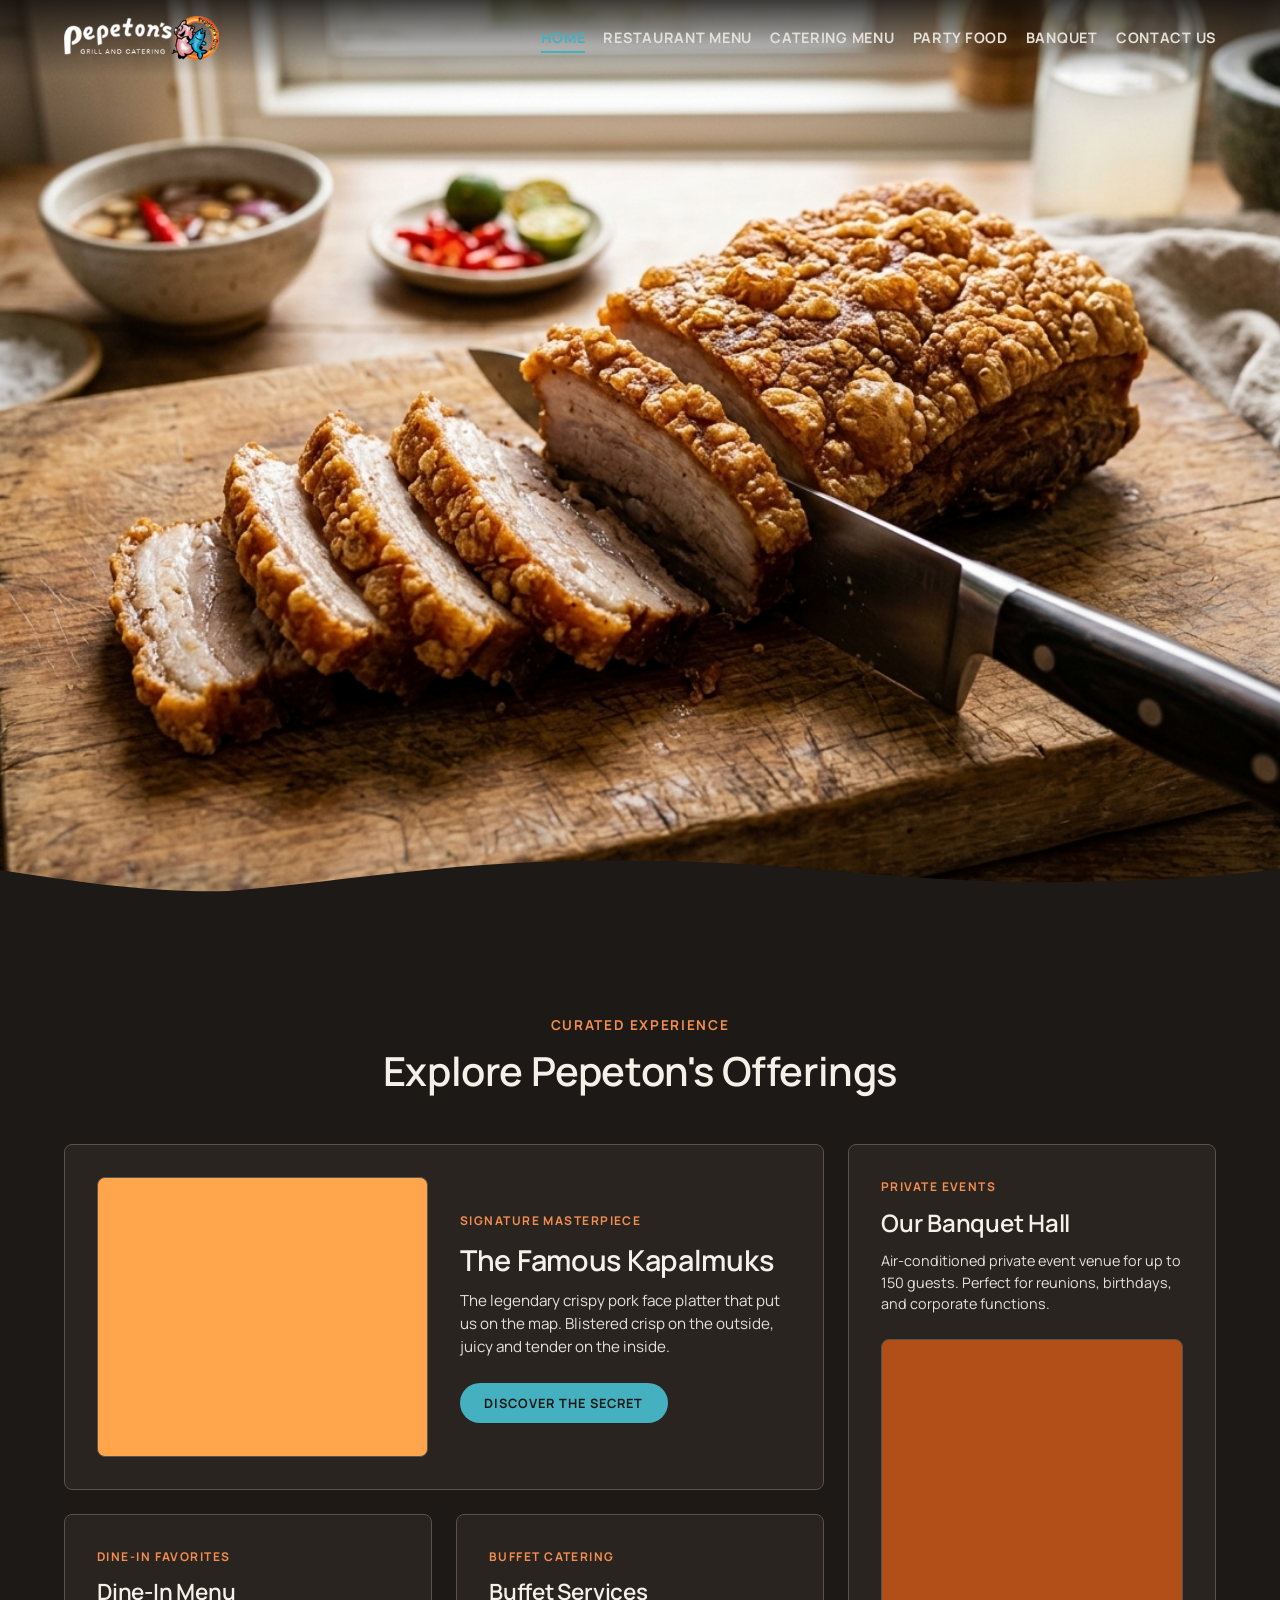
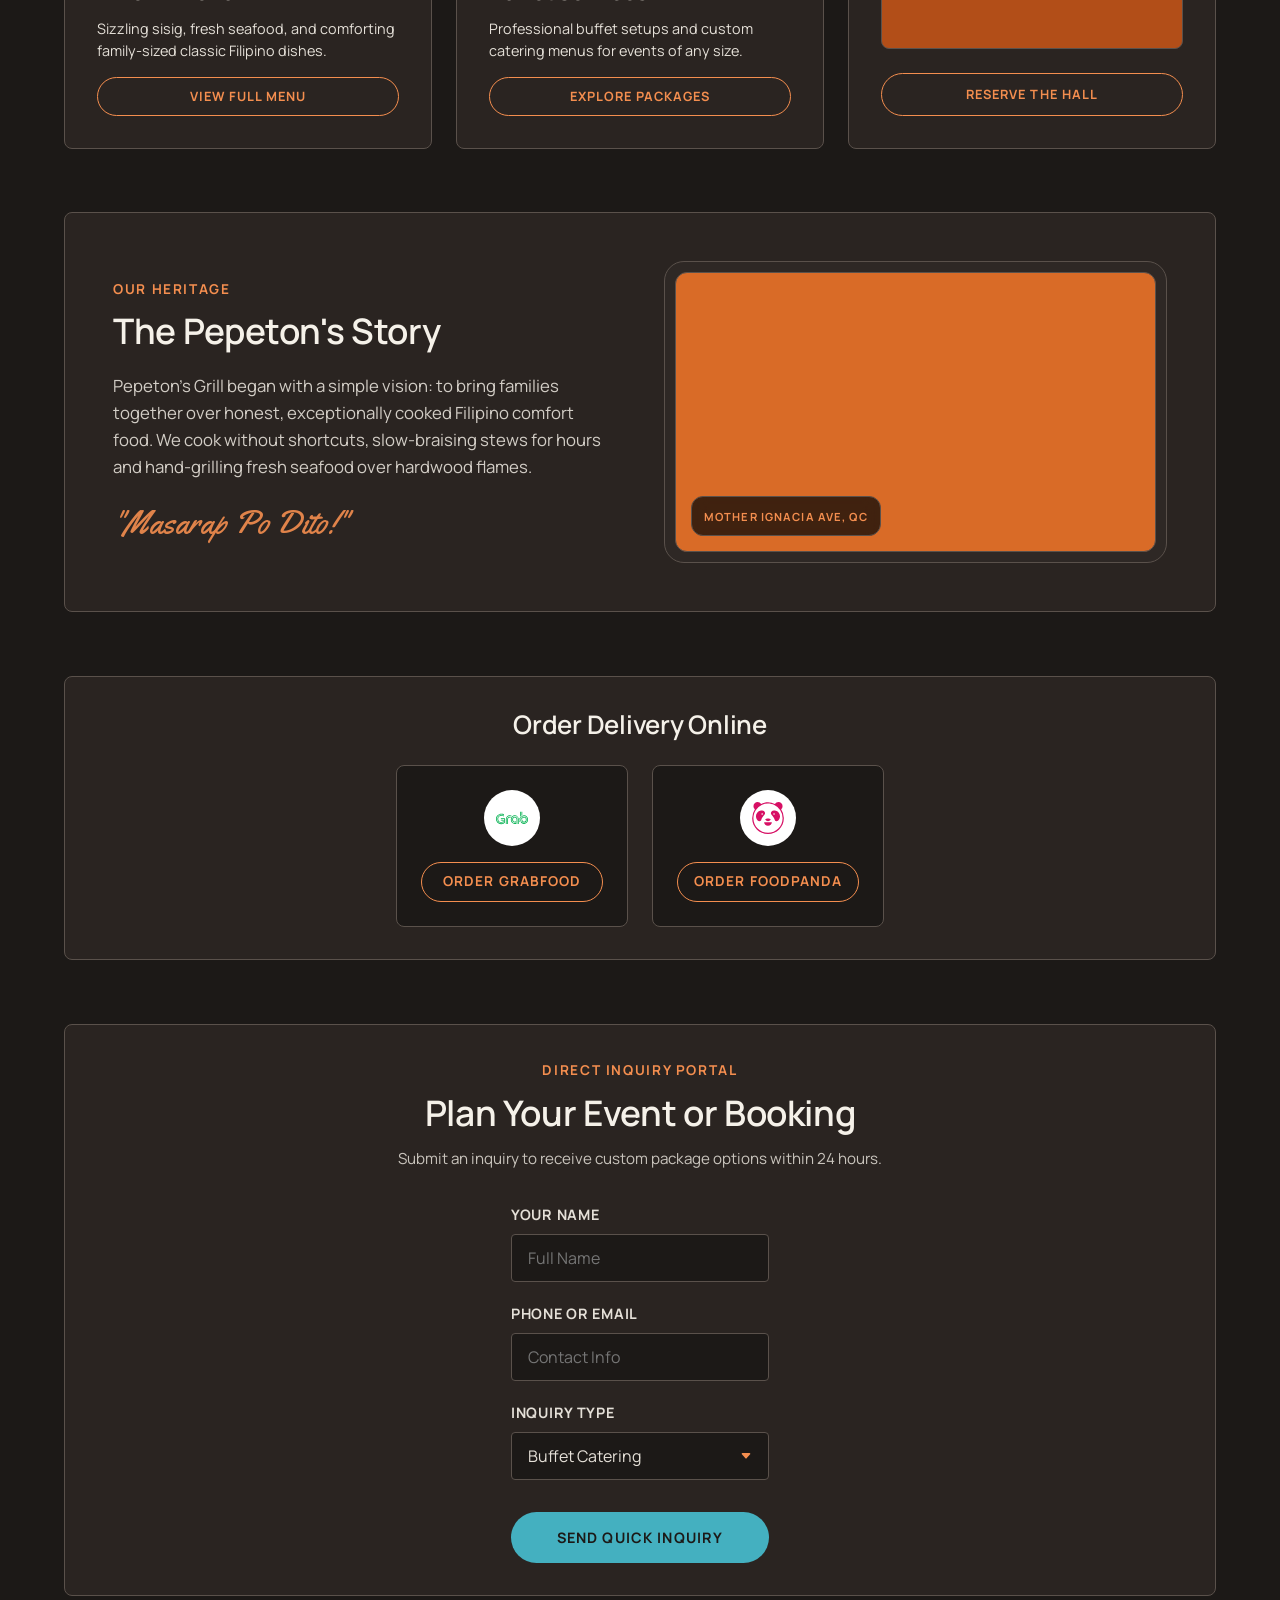
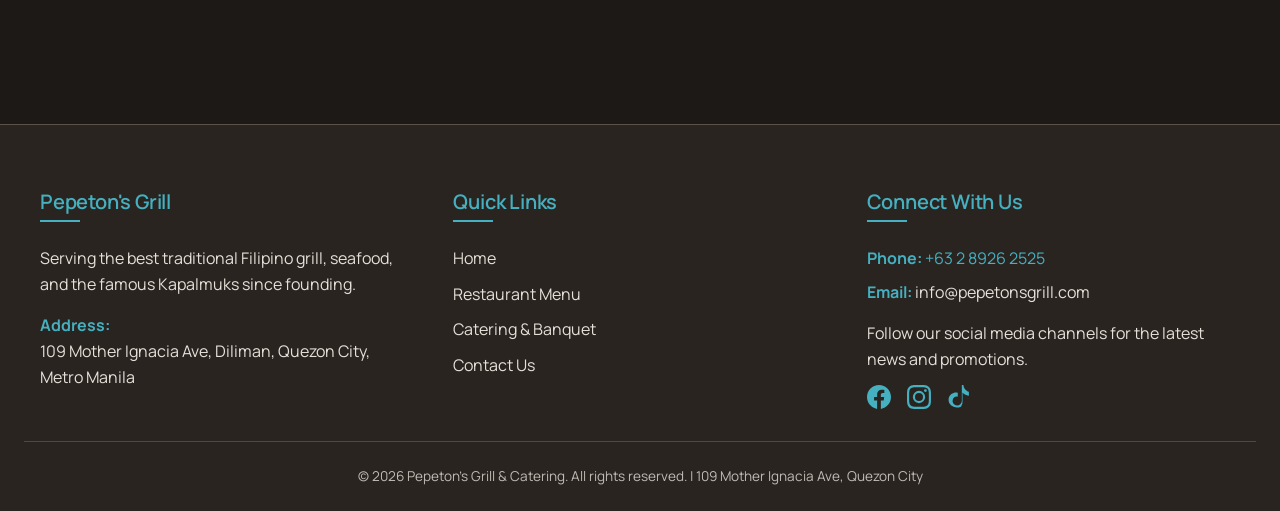
==== commit 4a044a56: "first commit" ====
--- a/index.html
+++ b/index.html
@@ -31,11 +31,9 @@
 
       <ul class="nav-links" id="navLinks">
         <li><a href="index.html" class="active">Home</a></li>
-        <li><a href="our-story.html">Our Story</a></li>
         <li><a href="menu/restaurant.html">Restaurant Menu</a></li>
         <li><a href="menu/catering.html">Catering Menu</a></li>
         <li><a href="menu/party-food.html">Party Food</a></li>
-        <li><a href="kapalmuks.html">Kapalmuks</a></li>
         <li><a href="banquet.html">Banquet</a></li>
         <li><a href="contact.html">Contact Us</a></li>
       </ul>
@@ -101,7 +99,7 @@
       </div>
          <div class="bento-grid">
         <!-- Bento Cell 1: Spotlight on the famous Kapalmuks (spans 2 cols on desktop) -->
-        <div class="card bento-col-2 bento-flex-mobile" style="flex-direction: row; gap: 32px; padding: 32px; display: flex;">
+        <div class="card bento-col-2 bento-flex-mobile scroll-reveal" style="flex-direction: row; gap: 32px; padding: 32px; display: flex;">
           <div class="image-placeholder" style="width: 50%; min-height: 280px; background-color: #FFA64D;"></div>
           <div style="width: 50%; display: flex; flex-direction: column; justify-content: center; align-items: flex-start;">
             <span class="text-gold text-uppercase-label" style="font-size: 0.75rem;">Signature Masterpiece</span>
@@ -109,12 +107,12 @@
             <p style="font-size: 0.95rem; margin-bottom: 24px; color: var(--color-body-cream); line-height: 1.5;">
               The legendary crispy pork face platter that put us on the map. Blistered crisp on the outside, juicy and tender on the inside.
             </p>
-            <a href="kapalmuks.html" class="btn btn-primary" style="padding: 10px 24px; font-size: 0.8rem;">Discover the Secret</a>
+            <a href="menu/restaurant.html?filter=kapalmuks" class="btn btn-primary" style="padding: 10px 24px; font-size: 0.8rem;">Discover the Secret</a>
           </div>
         </div>
 
         <!-- Bento Cell 2: Banquet Hall (spans 1 col wide, but spans 2 rows high) -->
-        <div class="card bento-row-2" style="padding: 32px; display: flex; flex-direction: column; height: 100%;">
+        <div class="card bento-row-2 scroll-reveal" style="padding: 32px; display: flex; flex-direction: column; height: 100%;">
           <div style="display: flex; flex-direction: column; align-items: flex-start;">
             <span class="text-gold text-uppercase-label" style="font-size: 0.75rem;">Private Events</span>
             <h3 style="font-size: 1.5rem; margin: 12px 0; color: var(--color-price-white);">Our Banquet Hall</h3>
@@ -127,7 +125,7 @@
         </div>
 
         <!-- Bento Cell 3: Dine-In Menu (1 col) -->
-        <div class="card" style="padding: 32px; display: flex; flex-direction: column; justify-content: space-between; height: 100%;">
+        <div class="card scroll-reveal" style="padding: 32px; display: flex; flex-direction: column; justify-content: space-between; height: 100%;">
           <div style="display: flex; flex-direction: column; align-items: flex-start;">
             <span class="text-gold text-uppercase-label" style="font-size: 0.75rem;">Dine-In Favorites</span>
             <h3 style="font-size: 1.4rem; margin: 12px 0; color: var(--color-price-white);">Dine-In Menu</h3>
@@ -139,7 +137,7 @@
         </div>
 
         <!-- Bento Cell 4: Catering Services (1 col) -->
-        <div class="card" style="padding: 32px; display: flex; flex-direction: column; justify-content: space-between; height: 100%;">
+        <div class="card scroll-reveal" style="padding: 32px; display: flex; flex-direction: column; justify-content: space-between; height: 100%;">
           <div style="display: flex; flex-direction: column; align-items: flex-start;">
             <span class="text-gold text-uppercase-label" style="font-size: 0.75rem;">Buffet Catering</span>
             <h3 style="font-size: 1.4rem; margin: 12px 0; color: var(--color-price-white);">Buffet Services</h3>
@@ -152,12 +150,35 @@
       </div>
     </section>
 
+    <!-- New Our Story Section -->
+    <section id="homeStory" class="card scroll-reveal" style="padding: 48px; margin-bottom: 64px;">
+      <div class="content-grid" style="align-items: center; gap: 48px;">
+        <div>
+          <span class="text-gold text-uppercase-label">Our Heritage</span>
+          <h2 style="font-size: 2.2rem; margin-top: 8px; margin-bottom: 20px;">The Pepeton's Story</h2>
+          <p style="font-size: 1.05rem; line-height: 1.6; margin-bottom: 16px; opacity: 0.9;">
+            Pepeton's Grill began with a simple vision: to bring families together over honest, exceptionally cooked Filipino comfort food. We cook without shortcuts, slow-braising stews for hours and hand-grilling fresh seafood over hardwood flames.
+          </p>
+          <div style="font-family: 'Yellowtail', cursive; font-size: 2rem; color: var(--color-header-gold); opacity: 0.9; margin-top: 16px;">
+            "Masarap Po Dito!"
+          </div>
+        </div>
+        <div style="border: 1px solid var(--color-brown-mid); padding: 10px; border-radius: 20px; background: rgba(255, 255, 255, 0.02); box-sizing: border-box; width: 100%;">
+          <div class="image-placeholder" style="min-height: 280px; background-color: #D96B27; border-radius: 12px; position: relative;">
+            <div style="position: absolute; bottom: 15px; left: 15px; background: rgba(12, 10, 9, 0.75); padding: 6px 12px; border-radius: 12px; border: 1px solid var(--color-brown-mid); backdrop-filter: blur(8px);">
+              <span style="font-size: 0.7rem; color: var(--color-header-gold); font-weight: 700; letter-spacing: 0.1em; text-transform: uppercase;">Mother Ignacia Ave, QC</span>
+            </div>
+          </div>
+        </div>
+      </div>
+    </section>
+
     <!-- Delivery Platforms -->
     <section class="card" id="homeDelivery" style="text-align: center; padding: 32px 24px; margin-bottom: 64px;">
       <h2 style="margin-bottom: 24px; font-size: 1.6rem;">Order Delivery Online</h2>
       
       <div class="content-grid" style="grid-template-columns: repeat(auto-fit, minmax(200px, 1fr)); gap: 24px; max-width: 600px; margin: 0 auto;">
-        <div class="card" style="padding: 24px; align-items: center; justify-content: center; background-color: var(--color-bg-dark); display: flex; flex-direction: column; gap: 16px; border: 1px solid var(--color-brown-mid);">
+        <div class="card scroll-reveal" style="padding: 24px; align-items: center; justify-content: center; background-color: var(--color-bg-dark); display: flex; flex-direction: column; gap: 16px; border: 1px solid var(--color-brown-mid);">
           <div style="width: 56px; height: 56px; background-color: #FFFFFF; border-radius: 50%; display: flex; align-items: center; justify-content: center;">
             <svg role="img" viewBox="0 0 24 24" xmlns="http://www.w3.org/2000/svg" style="width: 32px; height: 32px; fill: #00B14F;">
               <title>Grab</title>
@@ -167,7 +188,7 @@
           <a href="https://food.grab.com" target="_blank" rel="noopener" class="btn btn-secondary" style="padding: 8px 16px; font-size: 0.85rem; width: 100%;">Order GrabFood</a>
         </div>
         
-        <div class="card" style="padding: 24px; align-items: center; justify-content: center; background-color: var(--color-bg-dark); display: flex; flex-direction: column; gap: 16px; border: 1px solid var(--color-brown-mid);">
+        <div class="card scroll-reveal" style="padding: 24px; align-items: center; justify-content: center; background-color: var(--color-bg-dark); display: flex; flex-direction: column; gap: 16px; border: 1px solid var(--color-brown-mid);">
           <div style="width: 56px; height: 56px; background-color: #FFFFFF; border-radius: 50%; display: flex; align-items: center; justify-content: center;">
             <svg role="img" viewBox="0 0 24 24" xmlns="http://www.w3.org/2000/svg" style="width: 32px; height: 32px; fill: #D70F64;">
               <title>foodpanda</title>
@@ -180,7 +201,7 @@
     </section>
 
     <!-- High-Converting Lead Generation Inquiry Widget -->
-    <section class="card" id="homeQuickInquiry" style="padding: 32px; margin-bottom: 64px;">
+    <section class="card scroll-reveal" id="homeQuickInquiry" style="padding: 32px; margin-bottom: 64px;">
       <div style="text-align: center; max-width: 600px; margin: 0 auto 32px;">
         <span class="text-gold text-uppercase-label">Direct Inquiry Portal</span>
         <h2 style="font-size: 2.2rem; margin-top: 8px; margin-bottom: 12px;">Plan Your Event or Booking</h2>
@@ -228,7 +249,6 @@
         <h3 class="text-gold">Quick Links</h3>
         <ul>
           <li><a href="index.html">Home</a></li>
-          <li><a href="our-story.html">Our Story</a></li>
           <li><a href="menu/restaurant.html">Restaurant Menu</a></li>
           <li><a href="menu/catering.html">Catering & Banquet</a></li>
           <li><a href="contact.html">Contact Us</a></li>
--- a/css/style.css
+++ b/css/style.css
@@ -403,6 +403,12 @@
   max-width: 650px;
   margin-left: 48px;
   /* Offset for floating social bar */
+  opacity: 0;
+  transition: opacity 0.8s ease;
+}
+
+.hero-content.fade-in {
+  opacity: 1;
 }
 
 .hero-content h1 {
@@ -616,39 +622,71 @@
 }
 
 /* Menus & Lists */
-.menu-tabs {
-  display: flex;
-  justify-content: center;
-  gap: var(--space-md);
-  margin-bottom: 40px;
-  flex-wrap: wrap;
-  border-bottom: 1px solid var(--color-brown-mid);
-  padding-bottom: var(--space-md);
-}
-
-.menu-tab-btn {
+.menu-layout-wrapper {
+  display: grid;
+  grid-template-columns: 280px 1fr;
+  gap: var(--space-xl);
+  align-items: flex-start;
+  max-width: 1200px;
+  margin: 0 auto;
+  padding: 0 var(--space-lg) var(--space-xxl);
+}
+
+.menu-sidebar {
+  position: sticky;
+  top: 40px;
+  align-self: start;
+}
+
+.menu-sidebar .menu-tabs {
+  display: flex;
+  flex-direction: column;
+  gap: var(--space-sm);
+  background-color: var(--color-maroon-bg);
+  border: 1px solid var(--color-divider-brown);
+  border-radius: var(--radius-lg);
+  padding: var(--space-md);
+  margin-bottom: 0;
+}
+
+.menu-sidebar .menu-tab-btn {
   background: none;
-  border: none;
-  font-family: var(--font-body);
+  border: 1px solid transparent;
+  border-left: 3px solid transparent;
+  font-family: var(--font-display);
   font-size: 1rem;
   font-weight: 700;
   color: var(--color-body-cream);
-  padding: var(--space-sm) var(--space-md);
+  padding: 12px var(--space-md);
+  text-align: left;
   cursor: pointer;
-  transition: 0.2s;
-  border-bottom: 2px solid transparent;
-}
-
-.menu-tab-btn.active,
-.menu-tab-btn:hover {
+  border-radius: var(--radius-lg);
+  transition: all 0.3s var(--motion-ease-standard);
+  width: 100%;
+}
+
+.menu-sidebar .menu-tab-btn:hover,
+.menu-sidebar .menu-tab-btn.active {
   color: var(--color-header-gold);
-  border-bottom-color: var(--color-header-gold);
+  background-color: rgba(255, 255, 255, 0.03);
+  border-left-color: var(--color-header-gold);
+  border-right-color: transparent;
+  border-top-color: transparent;
+  border-bottom-color: transparent;
+}
+
+.menu-section {
+  margin-bottom: var(--space-xxl);
+}
+
+.menu-section:last-child {
+  margin-bottom: 0;
 }
 
 .menu-section-title {
-  margin: 40px 0 var(--space-lg);
+  margin: 0 0 var(--space-lg);
   border-bottom: 2px solid var(--color-brown-mid);
-  padding-bottom: var(--space-sm);
+  padding-bottom: var(--space-md);
   position: relative;
 }
 
@@ -664,26 +702,40 @@
 
 .menu-grid {
   display: grid;
-  grid-template-columns: 1fr 1fr;
-  gap: var(--space-lg);
+  grid-template-columns: repeat(auto-fill, minmax(320px, 1fr));
+  gap: var(--space-xl);
 }
 
 .menu-item {
   display: flex;
-  gap: 16px;
-  border-bottom: 1px dashed var(--color-divider-brown);
-  padding-bottom: 16px;
-  margin-bottom: 16px;
-  align-items: flex-start;
+  flex-direction: column;
+  background-color: var(--color-maroon-bg);
+  border: 1px solid var(--color-divider-brown);
+  border-radius: var(--radius-lg);
+  overflow: hidden;
+  margin-bottom: 0;
+  padding: 0;
+  align-items: stretch;
+  transition: transform 0.4s var(--motion-ease-standard), 
+              border-color 0.4s var(--motion-ease-standard), 
+              box-shadow 0.4s var(--motion-ease-standard);
+}
+
+.menu-item:hover {
+  transform: translateY(-6px);
+  border-color: var(--color-header-gold);
+  box-shadow: 0 12px 30px rgba(0, 0, 0, 0.4);
 }
 
 .menu-item-img {
-  width: 80px;
-  height: 80px;
+  width: 100%;
+  height: 280px;
   flex-shrink: 0;
-  border-radius: 8px;
   overflow: hidden;
-  border: 1px solid var(--color-brown-mid);
+  position: relative;
+  border-radius: 0;
+  border: none;
+  background-color: var(--color-maroon-bg);
 }
 
 .menu-item-img img,
@@ -691,46 +743,55 @@
   width: 100%;
   height: 100%;
   object-fit: cover;
-  background-color: var(--color-maroon-bg);
+  transition: transform 0.6s var(--motion-ease-standard);
+}
+
+.menu-item:hover .menu-item-img img,
+.menu-item:hover .menu-item-img .image-placeholder {
+  transform: scale(1.05);
 }
 
 .menu-item-content {
+  padding: var(--space-lg);
+  display: flex;
+  flex-direction: column;
   flex-grow: 1;
 }
 
 .menu-item-header {
   display: flex;
   justify-content: space-between;
-  align-items: baseline;
+  align-items: flex-start;
   gap: 12px;
-  margin-bottom: 6px;
+  margin-bottom: var(--space-sm);
 }
 
 .menu-item-name {
   font-family: var(--font-display);
-  font-size: 1.1rem;
+  font-size: 1.2rem;
   color: var(--color-price-white);
-  font-weight: 600;
+  font-weight: 700;
   margin: 0;
+  line-height: 1.35;
 }
 
 .menu-item-desc {
   font-size: 0.85rem;
-  opacity: 0.8;
-  line-height: 1.4;
+  opacity: 0.7;
+  line-height: 1.5;
   color: var(--color-body-cream);
   margin: 0;
 }
 
 .menu-item-price {
-  font-size: 1.1rem;
+  font-size: 1.2rem;
   font-weight: 700;
   color: var(--color-header-gold);
   white-space: nowrap;
 }
 
 .signature-tag {
-  font-size: 0.7rem;
+  font-size: 0.65rem;
   background-color: var(--color-section-red);
   color: #FFFFFF;
   padding: 1px 6px 2px;
@@ -740,6 +801,7 @@
   display: inline-block;
   vertical-align: middle;
   text-transform: uppercase;
+  opacity: 0.85;
 }
 
 /* Catering and Banquet Package Tiers */
@@ -1093,4 +1155,291 @@
     border-bottom: 1px solid var(--color-divider-brown);
     padding-bottom: 24px;
   }
-}+}
+/* Responsive overrides for Menu Sidebar and Tabs */
+@media (max-width: 1024px) {
+  .menu-layout-wrapper {
+    grid-template-columns: 1fr;
+    gap: var(--space-lg);
+    padding-bottom: var(--space-xl);
+  }
+
+  .menu-sidebar {
+    position: sticky;
+    top: 0;
+    z-index: 90;
+    background-color: var(--color-bg-dark);
+    margin: 0 calc(-1 * var(--space-lg));
+    padding: var(--space-sm) var(--space-lg);
+    border-bottom: 1px solid var(--color-divider-brown);
+  }
+
+  .menu-sidebar .menu-tabs {
+    flex-direction: row;
+    overflow-x: auto;
+    white-space: nowrap;
+    border: none;
+    background: none;
+    padding: 0;
+    gap: var(--space-xs);
+    scrollbar-width: none;
+  }
+
+  .menu-sidebar .menu-tabs::-webkit-scrollbar {
+    display: none;
+  }
+
+  .menu-sidebar .menu-tab-btn {
+    padding: var(--space-sm) var(--space-md);
+    border-left: none;
+    border-bottom: 3px solid transparent;
+    border-radius: 0;
+    width: auto;
+    text-align: center;
+  }
+
+  .menu-sidebar .menu-tab-btn:hover,
+  .menu-sidebar .menu-tab-btn.active {
+    background: none;
+    border-bottom-color: var(--color-header-gold);
+    border-left-color: transparent;
+  }
+}
+
+/* Specialty Dish Grid, Highlight, Badge & Modal Preview */
+@media (min-width: 769px) {
+  .menu-item.specialty {
+    grid-column: 1 / -1;
+  }
+  
+  .menu-item.specialty .menu-item-img {
+    height: 420px;
+  }
+}
+
+.menu-item.specialty {
+  border: 2px solid var(--color-header-gold) !important;
+  box-shadow: 0 8px 30px rgba(244, 142, 79, 0.15);
+  position: relative;
+  cursor: pointer;
+}
+
+.menu-item.specialty:hover {
+  box-shadow: 0 12px 40px rgba(244, 142, 79, 0.3);
+}
+
+.specialty-badge {
+  position: absolute;
+  top: 15px;
+  left: 15px;
+  background-color: var(--color-header-gold);
+  color: var(--color-bg-dark);
+  font-weight: 800;
+  text-transform: uppercase;
+  font-size: 0.7rem;
+  letter-spacing: 0.08em;
+  padding: 6px 12px;
+  border-radius: var(--radius-sm);
+  z-index: 10;
+  box-shadow: 0 4px 12px rgba(0, 0, 0, 0.4);
+}
+
+/* Specialty Modal Styles */
+.specialty-modal {
+  position: fixed;
+  top: 0;
+  left: 0;
+  width: 100%;
+  height: 100%;
+  background-color: rgba(12, 10, 9, 0.85);
+  backdrop-filter: blur(8px);
+  -webkit-backdrop-filter: blur(8px);
+  display: flex;
+  align-items: center;
+  justify-content: center;
+  z-index: 200;
+  opacity: 0;
+  pointer-events: none;
+  transition: opacity 0.4s var(--motion-ease-standard);
+}
+
+.specialty-modal.active {
+  opacity: 1;
+  pointer-events: auto;
+}
+
+.specialty-modal-content {
+  background-color: var(--color-maroon-bg);
+  border: 1px solid var(--color-brown-mid);
+  border-radius: var(--radius-lg);
+  max-width: 800px;
+  width: 90%;
+  max-height: 90vh;
+  overflow-y: auto;
+  position: relative;
+  box-shadow: 0 25px 50px rgba(0, 0, 0, 0.5);
+  transform: scale(0.95);
+  transition: transform 0.4s var(--motion-ease-standard);
+}
+
+.specialty-modal.active .specialty-modal-content {
+  transform: scale(1);
+}
+
+.specialty-modal-close {
+  position: absolute;
+  top: 16px;
+  right: 16px;
+  background: rgba(12, 10, 9, 0.5);
+  border: 1px solid var(--color-brown-mid);
+  color: var(--color-body-cream);
+  font-size: 2rem;
+  line-height: 1;
+  width: 44px;
+  height: 44px;
+  border-radius: 50%;
+  cursor: pointer;
+  display: flex;
+  align-items: center;
+  justify-content: center;
+  z-index: 10;
+  transition: all 0.2s;
+}
+
+.specialty-modal-close:hover {
+  background-color: var(--color-header-gold);
+  color: var(--color-bg-dark);
+  border-color: var(--color-header-gold);
+}
+
+.specialty-modal-body {
+  display: grid;
+  grid-template-columns: 1.1fr 0.9fr;
+  gap: 32px;
+  padding: 32px;
+}
+
+.specialty-modal-img-container {
+  width: 100%;
+  min-height: 320px;
+  max-height: 400px;
+  overflow: hidden;
+  border-radius: var(--radius-lg);
+  border: 1px solid var(--color-brown-mid);
+  display: flex;
+  align-items: stretch;
+}
+
+.specialty-modal-img-container img,
+.specialty-modal-img-container .image-placeholder {
+  width: 100%;
+  height: 100%;
+  min-height: 320px;
+  object-fit: cover;
+}
+
+.specialty-modal-info {
+  display: flex;
+  flex-direction: column;
+  justify-content: center;
+  align-items: flex-start;
+}
+
+.specialty-modal-badge {
+  background-color: var(--color-header-gold);
+  color: var(--color-bg-dark);
+  font-weight: 800;
+  text-transform: uppercase;
+  font-size: 0.7rem;
+  letter-spacing: 0.05em;
+  padding: 4px 10px;
+  border-radius: var(--radius-sm);
+  margin-bottom: 16px;
+}
+
+.specialty-modal-name {
+  font-size: 2rem;
+  color: var(--color-price-white);
+  margin-bottom: 8px;
+  line-height: 1.25;
+}
+
+.specialty-modal-price {
+  font-size: 1.5rem;
+  font-weight: 700;
+  color: var(--color-header-gold);
+  margin-bottom: 20px;
+}
+
+.specialty-modal-desc {
+  font-size: 1rem;
+  line-height: 1.6;
+  color: var(--color-body-cream);
+  opacity: 0.9;
+}
+
+@media (max-width: 768px) {
+  .specialty-modal-body {
+    grid-template-columns: 1fr;
+    gap: 24px;
+    padding: 24px;
+  }
+  
+  .specialty-modal-img-container {
+    min-height: 240px;
+  }
+  
+  .specialty-modal-name {
+    font-size: 1.6rem;
+  }
+}
+
+/* Hero overlay starts invisible and fades in with texts */
+#homeHero .hero-overlay {
+  opacity: 0;
+  transition: opacity 0.8s ease;
+}
+
+#homeHero .hero-overlay.fade-in {
+  opacity: 1;
+}
+
+/* Maximized Menu Width & Reduced Side Padding */
+.full-width-menu-main {
+  max-width: 100% !important;
+  padding-left: var(--space-md) !important;
+  padding-right: var(--space-md) !important;
+  padding-top: var(--space-xl) !important;
+  padding-bottom: var(--space-xl) !important;
+}
+
+.full-width-menu-main .menu-layout-wrapper {
+  max-width: 100% !important;
+  padding-left: 0 !important;
+  padding-right: 0 !important;
+  grid-template-columns: 240px 1fr;
+  gap: var(--space-lg);
+}
+
+@media (max-width: 1024px) {
+  .full-width-menu-main .menu-layout-wrapper {
+    grid-template-columns: 1fr;
+  }
+}
+
+/* Scroll Reveal Animation Styles */
+.scroll-reveal {
+  opacity: 0;
+  transform: translateY(30px);
+  filter: blur(4px);
+  transition: opacity 0.9s var(--motion-ease-standard),
+              transform 0.9s var(--motion-ease-standard),
+              filter 0.9s var(--motion-ease-standard);
+  will-change: opacity, transform, filter;
+}
+
+.scroll-reveal.revealed {
+  opacity: 1;
+  transform: translateY(0);
+  filter: blur(0);
+}
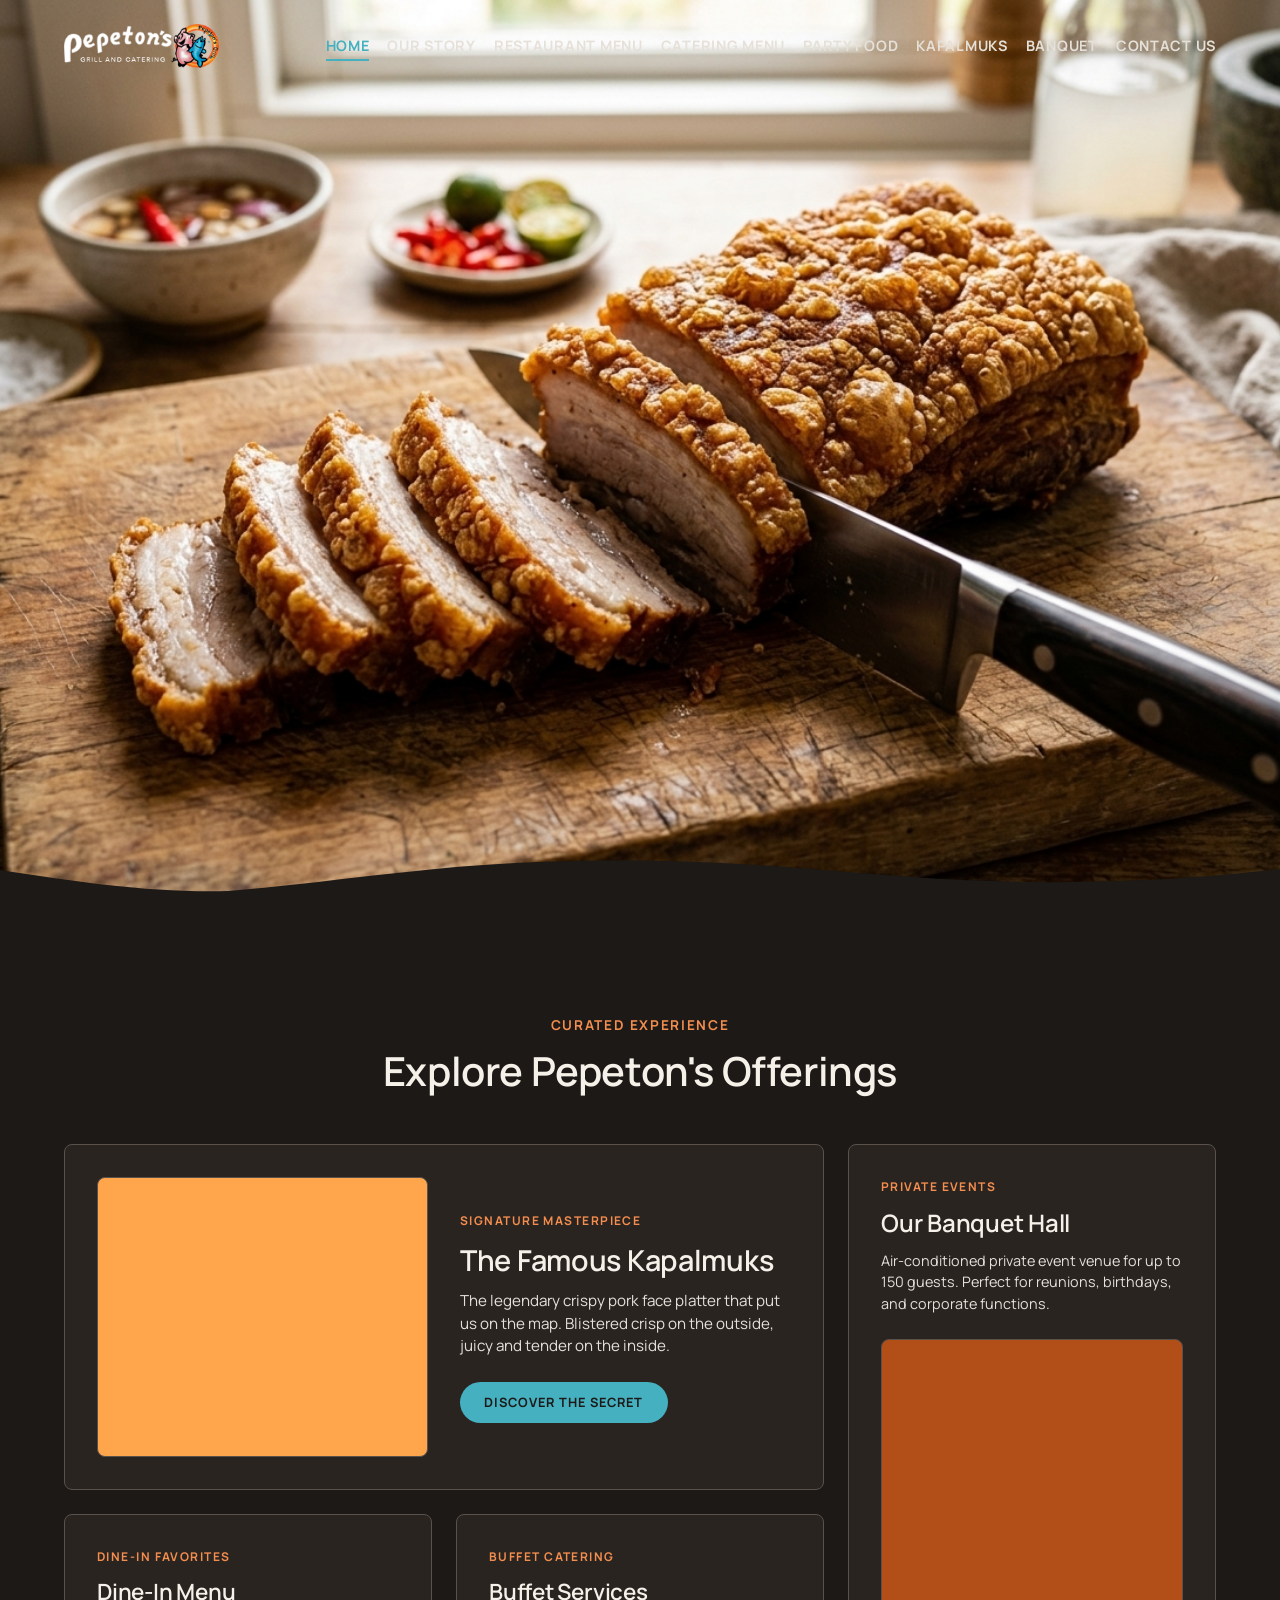
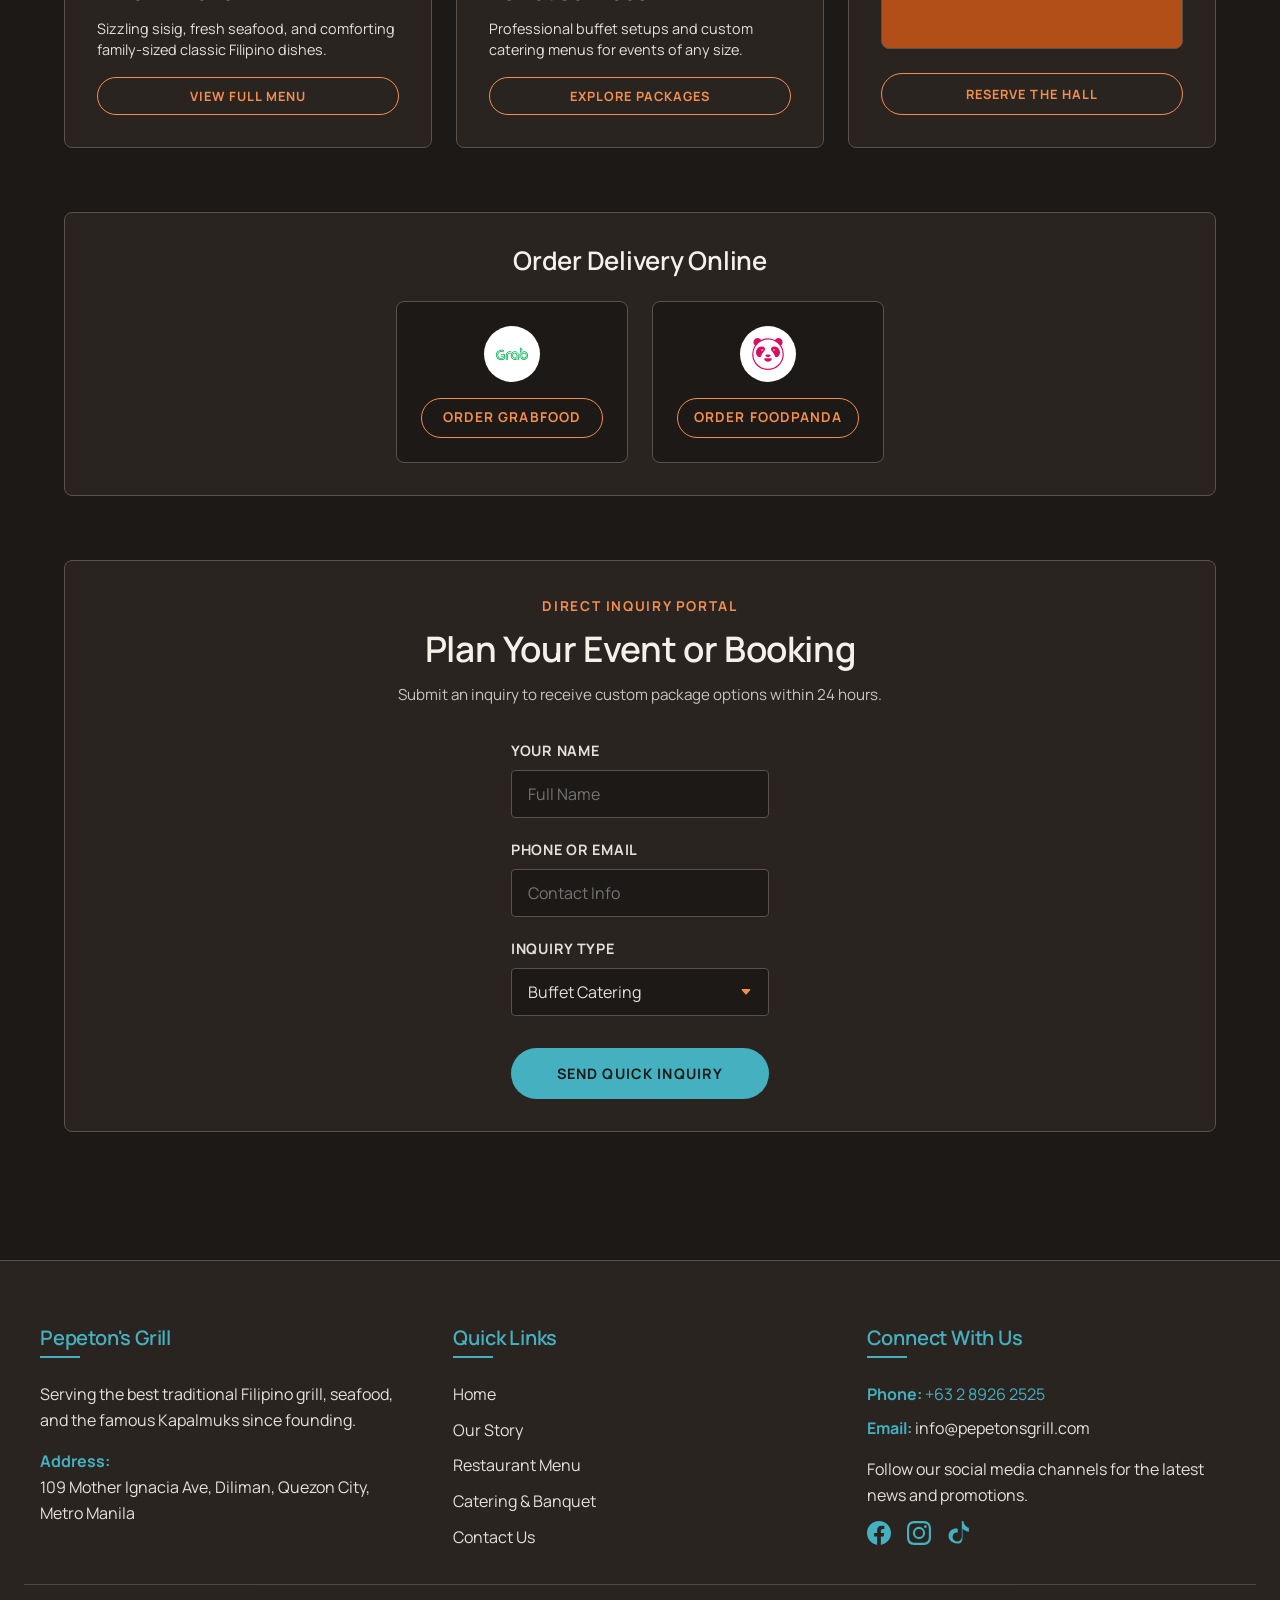
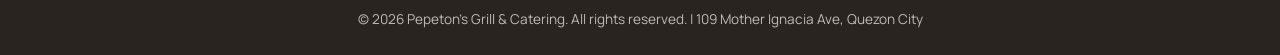
==== commit 4089fee2: "mobile tweak" ====
--- a/index.html
+++ b/index.html
@@ -1,19 +1,24 @@
 <!DOCTYPE html>
 <html lang="en">
+
 <head>
   <meta charset="UTF-8">
   <meta name="viewport" content="width=device-width, initial-scale=1.0">
   <title>Pepeton's Grill & Catering | Home | Filipino & Seafood in Quezon City</title>
-  <meta name="description" content="Welcome to Pepeton's Grill & Catering in Quezon City. Famous for Kapalmuks (crispy pork face), sisig, and grilled seafood. Order delivery or book private banquet and catering.">
-  
+  <meta name="description"
+    content="Welcome to Pepeton's Grill & Catering in Quezon City. Famous for Kapalmuks (crispy pork face), sisig, and grilled seafood. Order delivery or book private banquet and catering.">
+
   <!-- Google Fonts: Manrope and Cursive fonts -->
   <link rel="preconnect" href="https://fonts.googleapis.com">
   <link rel="preconnect" href="https://fonts.gstatic.com" crossorigin>
-  <link href="https://fonts.googleapis.com/css2?family=Manrope:wght@400;500;600;700;800&family=Dancing+Script:wght@700&family=Pacifico&family=Satisfy&family=Yellowtail&display=swap" rel="stylesheet">
-  
+  <link
+    href="https://fonts.googleapis.com/css2?family=Manrope:wght@400;500;600;700;800&family=Dancing+Script:wght@700&family=Pacifico&family=Satisfy&family=Yellowtail&display=swap"
+    rel="stylesheet">
+
   <link rel="stylesheet" href="css/style.css">
 
 </head>
+
 <body>
 
   <!-- Top Sticky Header -->
@@ -22,7 +27,7 @@
       <a href="index.html" class="nav-logo" id="headerLogoLink">
         <img src="assets/logo.png" alt="Pepeton's Logo">
       </a>
-      
+
       <button class="mobile-nav-toggle" id="mobileNavToggle" aria-label="Toggle navigation">
         <span></span>
         <span></span>
@@ -31,9 +36,11 @@
 
       <ul class="nav-links" id="navLinks">
         <li><a href="index.html" class="active">Home</a></li>
+        <li><a href="our-story.html">Our Story</a></li>
         <li><a href="menu/restaurant.html">Restaurant Menu</a></li>
         <li><a href="menu/catering.html">Catering Menu</a></li>
         <li><a href="menu/party-food.html">Party Food</a></li>
+        <li><a href="kapalmuks.html">Kapalmuks</a></li>
         <li><a href="banquet.html">Banquet</a></li>
         <li><a href="contact.html">Contact Us</a></li>
       </ul>
@@ -48,7 +55,7 @@
       <div class="hero-slide" style="background-image: url('bg2.png');"></div>
       <div class="hero-slide" style="background-image: url('bg3.png');"></div>
     </div>
-    
+
     <!-- Hero Vignette/Overlay for legibility -->
     <div class="hero-overlay"></div>
 
@@ -57,18 +64,23 @@
     <div class="hero-content">
       <div style="display: inline-flex; align-items: center; gap: 16px; margin-bottom: 24px; flex-wrap: wrap;">
         <span class="slogan-badge">Masarap Po Dito!</span>
-        <span class="text-red text-uppercase-label" style="font-size: 0.8rem; opacity: 0.9; font-weight: 700;">Dine-In • Delivery • Catering</span>
-      </div>
-      <h1 style="font-size: clamp(2.3rem, 5vw, 3.8rem); line-height: 1.1; margin: 0 0 24px;">Authentic Filipino Grill & Seafood</h1>
+        <span class="text-red text-uppercase-label" style="font-size: 0.8rem; opacity: 0.9; font-weight: 700;">Dine-In •
+          Delivery • Catering</span>
+      </div>
+      <h1 style="font-size: clamp(2.3rem, 5vw, 3.8rem); line-height: 1.1; margin: 0 0 24px;">Authentic Filipino Grill &
+        Seafood</h1>
       <p class="hero-tagline" style="margin-bottom: 32px; font-size: 1.15rem; line-height: 1.6;">
-        Welcome to Pepeton's. We slow-cook, open-grill, and serve with family hospitality in the heart of Quezon City. Home of the famous crispy Kapalmuks platter.
+        Welcome to Pepeton's. We slow-cook, open-grill, and serve with family hospitality in the heart of Quezon City.
+        Home of the famous crispy Kapalmuks platter.
       </p>
-      
+
       <div class="hero-actions" style="margin-bottom: 40px;">
-        <a href="menu/restaurant.html" class="btn btn-secondary" id="heroBtnMenu" style="border-color: var(--color-header-gold); color: var(--color-price-white);">Our Menu</a>
-        <a href="#homeQuickInquiry" class="btn btn-primary" id="heroBtnCatering" style="background-color: var(--color-header-gold); color: var(--color-bg-dark);">Our Stores</a>
-      </div>
-      
+        <a href="menu/restaurant.html" class="btn btn-secondary" id="heroBtnMenu"
+          style="border-color: var(--color-header-gold); color: var(--color-price-white);">Our Menu</a>
+        <a href="#homeQuickInquiry" class="btn btn-primary" id="heroBtnCatering"
+          style="background-color: var(--color-header-gold); color: var(--color-bg-dark);">Our Stores</a>
+      </div>
+
       <div class="hero-operating-info" style="border-top-color: var(--color-divider-brown);">
         <div>
           <strong class="text-gold text-uppercase-label">Address</strong>
@@ -80,12 +92,15 @@
         </div>
       </div>
     </div>
-    
+
 
     <!-- Organic Wave Separator -->
     <div class="hero-wave">
-      <svg viewBox="0 0 1200 120" preserveAspectRatio="none" style="position: relative; display: block; width: calc(100% + 1.3px); height: 40px; transform: rotateY(180deg);">
-        <path d="M985.66,92.83C906.67,72,823.78,31,743.84,14.19c-82.26-17.34-168.06-16.33-250.45.39-57.84,11.73-114,31.07-172,41.86A600.21,600.21,0,0,1,0,27.35V120H1200V30.25C1123.29,66.36,1059.08,98.7,985.66,92.83Z" fill="var(--color-bg-dark)"></path>
+      <svg viewBox="0 0 1200 120" preserveAspectRatio="none"
+        style="position: relative; display: block; width: calc(100% + 1.3px); height: 40px; transform: rotateY(180deg);">
+        <path
+          d="M985.66,92.83C906.67,72,823.78,31,743.84,14.19c-82.26-17.34-168.06-16.33-250.45.39-57.84,11.73-114,31.07-172,41.86A600.21,600.21,0,0,1,0,27.35V120H1200V30.25C1123.29,66.36,1059.08,98.7,985.66,92.83Z"
+          fill="var(--color-bg-dark)"></path>
       </svg>
     </div>
   </section>
@@ -97,35 +112,43 @@
         <span class="text-gold text-uppercase-label">Curated Experience</span>
         <h2 style="font-size: 2.5rem; margin-top: 8px;">Explore Pepeton's Offerings</h2>
       </div>
-         <div class="bento-grid">
+      <div class="bento-grid">
         <!-- Bento Cell 1: Spotlight on the famous Kapalmuks (spans 2 cols on desktop) -->
-        <div class="card bento-col-2 bento-flex-mobile scroll-reveal" style="flex-direction: row; gap: 32px; padding: 32px; display: flex;">
+        <div class="card bento-col-2 bento-flex-mobile"
+          style="flex-direction: row; gap: 32px; padding: 32px; display: flex;">
           <div class="image-placeholder" style="width: 50%; min-height: 280px; background-color: #FFA64D;"></div>
-          <div style="width: 50%; display: flex; flex-direction: column; justify-content: center; align-items: flex-start;">
+          <div
+            style="width: 50%; display: flex; flex-direction: column; justify-content: center; align-items: flex-start;">
             <span class="text-gold text-uppercase-label" style="font-size: 0.75rem;">Signature Masterpiece</span>
             <h3 style="font-size: 1.8rem; margin: 12px 0; color: var(--color-price-white);">The Famous Kapalmuks</h3>
             <p style="font-size: 0.95rem; margin-bottom: 24px; color: var(--color-body-cream); line-height: 1.5;">
-              The legendary crispy pork face platter that put us on the map. Blistered crisp on the outside, juicy and tender on the inside.
+              The legendary crispy pork face platter that put us on the map. Blistered crisp on the outside, juicy and
+              tender on the inside.
             </p>
-            <a href="menu/restaurant.html?filter=kapalmuks" class="btn btn-primary" style="padding: 10px 24px; font-size: 0.8rem;">Discover the Secret</a>
+            <a href="kapalmuks.html" class="btn btn-primary" style="padding: 10px 24px; font-size: 0.8rem;">Discover the
+              Secret</a>
           </div>
         </div>
 
         <!-- Bento Cell 2: Banquet Hall (spans 1 col wide, but spans 2 rows high) -->
-        <div class="card bento-row-2 scroll-reveal" style="padding: 32px; display: flex; flex-direction: column; height: 100%;">
+        <div class="card bento-row-2" style="padding: 32px; display: flex; flex-direction: column; height: 100%;">
           <div style="display: flex; flex-direction: column; align-items: flex-start;">
             <span class="text-gold text-uppercase-label" style="font-size: 0.75rem;">Private Events</span>
             <h3 style="font-size: 1.5rem; margin: 12px 0; color: var(--color-price-white);">Our Banquet Hall</h3>
             <p style="font-size: 0.9rem; color: var(--color-body-cream); margin-bottom: 24px; line-height: 1.5;">
-              Air-conditioned private event venue for up to 150 guests. Perfect for reunions, birthdays, and corporate functions.
+              Air-conditioned private event venue for up to 150 guests. Perfect for reunions, birthdays, and corporate
+              functions.
             </p>
           </div>
-          <div class="image-placeholder" style="flex-grow: 1; min-height: 180px; background-color: #B24E18; margin-bottom: 24px;"></div>
-          <a href="banquet.html" class="btn btn-secondary" style="width: 100%; text-align: center; font-size: 0.8rem; padding: 10px 0;">Reserve the Hall</a>
+          <div class="image-placeholder"
+            style="flex-grow: 1; min-height: 180px; background-color: #B24E18; margin-bottom: 24px;"></div>
+          <a href="banquet.html" class="btn btn-secondary"
+            style="width: 100%; text-align: center; font-size: 0.8rem; padding: 10px 0;">Reserve the Hall</a>
         </div>
 
         <!-- Bento Cell 3: Dine-In Menu (1 col) -->
-        <div class="card scroll-reveal" style="padding: 32px; display: flex; flex-direction: column; justify-content: space-between; height: 100%;">
+        <div class="card"
+          style="padding: 32px; display: flex; flex-direction: column; justify-content: space-between; height: 100%;">
           <div style="display: flex; flex-direction: column; align-items: flex-start;">
             <span class="text-gold text-uppercase-label" style="font-size: 0.75rem;">Dine-In Favorites</span>
             <h3 style="font-size: 1.4rem; margin: 12px 0; color: var(--color-price-white);">Dine-In Menu</h3>
@@ -133,11 +156,14 @@
               Sizzling sisig, fresh seafood, and comforting family-sized classic Filipino dishes.
             </p>
           </div>
-          <a href="menu/restaurant.html" class="btn btn-secondary" style="width: 100%; text-align: center; font-size: 0.8rem; padding: 8px 0; margin-top: 16px;">View Full Menu</a>
+          <a href="menu/restaurant.html" class="btn btn-secondary"
+            style="width: 100%; text-align: center; font-size: 0.8rem; padding: 8px 0; margin-top: 16px;">View Full
+            Menu</a>
         </div>
 
         <!-- Bento Cell 4: Catering Services (1 col) -->
-        <div class="card scroll-reveal" style="padding: 32px; display: flex; flex-direction: column; justify-content: space-between; height: 100%;">
+        <div class="card"
+          style="padding: 32px; display: flex; flex-direction: column; justify-content: space-between; height: 100%;">
           <div style="display: flex; flex-direction: column; align-items: flex-start;">
             <span class="text-gold text-uppercase-label" style="font-size: 0.75rem;">Buffet Catering</span>
             <h3 style="font-size: 1.4rem; margin: 12px 0; color: var(--color-price-white);">Buffet Services</h3>
@@ -145,30 +171,9 @@
               Professional buffet setups and custom catering menus for events of any size.
             </p>
           </div>
-          <a href="menu/catering.html" class="btn btn-secondary" style="width: 100%; text-align: center; font-size: 0.8rem; padding: 8px 0; margin-top: 16px;">Explore Packages</a>
-        </div>
-      </div>
-    </section>
-
-    <!-- New Our Story Section -->
-    <section id="homeStory" class="card scroll-reveal" style="padding: 48px; margin-bottom: 64px;">
-      <div class="content-grid" style="align-items: center; gap: 48px;">
-        <div>
-          <span class="text-gold text-uppercase-label">Our Heritage</span>
-          <h2 style="font-size: 2.2rem; margin-top: 8px; margin-bottom: 20px;">The Pepeton's Story</h2>
-          <p style="font-size: 1.05rem; line-height: 1.6; margin-bottom: 16px; opacity: 0.9;">
-            Pepeton's Grill began with a simple vision: to bring families together over honest, exceptionally cooked Filipino comfort food. We cook without shortcuts, slow-braising stews for hours and hand-grilling fresh seafood over hardwood flames.
-          </p>
-          <div style="font-family: 'Yellowtail', cursive; font-size: 2rem; color: var(--color-header-gold); opacity: 0.9; margin-top: 16px;">
-            "Masarap Po Dito!"
-          </div>
-        </div>
-        <div style="border: 1px solid var(--color-brown-mid); padding: 10px; border-radius: 20px; background: rgba(255, 255, 255, 0.02); box-sizing: border-box; width: 100%;">
-          <div class="image-placeholder" style="min-height: 280px; background-color: #D96B27; border-radius: 12px; position: relative;">
-            <div style="position: absolute; bottom: 15px; left: 15px; background: rgba(12, 10, 9, 0.75); padding: 6px 12px; border-radius: 12px; border: 1px solid var(--color-brown-mid); backdrop-filter: blur(8px);">
-              <span style="font-size: 0.7rem; color: var(--color-header-gold); font-weight: 700; letter-spacing: 0.1em; text-transform: uppercase;">Mother Ignacia Ave, QC</span>
-            </div>
-          </div>
+          <a href="menu/catering.html" class="btn btn-secondary"
+            style="width: 100%; text-align: center; font-size: 0.8rem; padding: 8px 0; margin-top: 16px;">Explore
+            Packages</a>
         </div>
       </div>
     </section>
@@ -176,50 +181,64 @@
     <!-- Delivery Platforms -->
     <section class="card" id="homeDelivery" style="text-align: center; padding: 32px 24px; margin-bottom: 64px;">
       <h2 style="margin-bottom: 24px; font-size: 1.6rem;">Order Delivery Online</h2>
-      
-      <div class="content-grid" style="grid-template-columns: repeat(auto-fit, minmax(200px, 1fr)); gap: 24px; max-width: 600px; margin: 0 auto;">
-        <div class="card scroll-reveal" style="padding: 24px; align-items: center; justify-content: center; background-color: var(--color-bg-dark); display: flex; flex-direction: column; gap: 16px; border: 1px solid var(--color-brown-mid);">
-          <div style="width: 56px; height: 56px; background-color: #FFFFFF; border-radius: 50%; display: flex; align-items: center; justify-content: center;">
-            <svg role="img" viewBox="0 0 24 24" xmlns="http://www.w3.org/2000/svg" style="width: 32px; height: 32px; fill: #00B14F;">
+
+      <div class="content-grid"
+        style="grid-template-columns: repeat(auto-fit, minmax(200px, 1fr)); gap: 24px; max-width: 600px; margin: 0 auto;">
+        <div class="card"
+          style="padding: 24px; align-items: center; justify-content: center; background-color: var(--color-bg-dark); display: flex; flex-direction: column; gap: 16px; border: 1px solid var(--color-brown-mid);">
+          <div
+            style="width: 56px; height: 56px; background-color: #FFFFFF; border-radius: 50%; display: flex; align-items: center; justify-content: center;">
+            <svg role="img" viewBox="0 0 24 24" xmlns="http://www.w3.org/2000/svg"
+              style="width: 32px; height: 32px; fill: #00B14F;">
               <title>Grab</title>
-              <path d="M23.129 10.863a2.927 2.927 0 00-2.079-.872c-.57 0-1.141.212-1.455.421-.651.434-1.186.904-2.149 2.148v.894c.817-1.064 1.59-1.903 2.177-2.364.386-.31.933-.501 1.427-.501 1.275 0 2.352 1.077 2.352 2.352v.538c0 .63-.247 1.223-.698 1.668a2.341 2.341 0 01-1.654.685c-1.048 0-1.97-.719-2.22-1.701l-.422.51c.307 1.03 1.417 1.789 2.642 1.789.778 0 1.516-.31 2.079-.872.562-.562.871-1.3.871-2.079v-.538c0-.778-.31-1.517-.871-2.078m-12.8-.274c.406 0 .757.087 1.074.266.149-.186.299-.337.411-.449-.335-.256-.903-.415-1.485-.415-.83 0-1.584.3-2.122.843-.534.54-.83 1.287-.83 2.107v3.489h.598V12.94c0-1.385.968-2.352 2.354-2.352m5.678 5.84v-3.488c0-1.072-.84-1.913-1.913-1.913-.5 0-.976.203-1.343.57a1.895 1.895 0 00-.57 1.343v.538c0 1.037.877 1.913 1.913 1.913.285 0 .671-.07.908-.264v-.631c-.232.187-.57.298-.908.298a1.302 1.302 0 01-1.315-1.316v-.538a1.3 1.3 0 011.315-1.314 1.3 1.3 0 011.316 1.314v3.489zM0 12.596v.193c0 1.036.393 2.003 1.107 2.722a3.759 3.759 0 002.689 1.112c.82 0 1.548-.186 2.162-.551.506-.302.73-.607.75-.635V12.22H3.65v.597H6.11v2.434l-.002.002c-.288.288-.972.77-2.312.77a3.165 3.165 0 01-2.279-.938 3.247 3.247 0 01-.92-2.297v-.193c0-.83.375-1.656 1.026-2.269a3.558 3.558 0 012.442-.967c.847 0 1.438.129 1.913.416v-.67c-.494-.21-1.085-.305-1.913-.305C1.862 8.8 0 10.538 0 12.595m10.329-.968c.226 0 .419.037.571.112.075-.186.151-.339.262-.525-.162-.116-.549-.186-.833-.186-1.09 0-1.913.823-1.913 1.913v3.489h.598V12.94c0-.774.54-1.314 1.315-1.314m-4.351-.702v-.707c-.541-.29-1.131-.419-1.913-.419-.799 0-1.555.293-2.132.824-.577.532-.895 1.233-.895 1.972v.193c0 1.542 1.237 2.796 2.758 2.796 1.237 0 1.745-.405 1.874-.533v-1.794H3.65v.598h1.46v.899l-.005.001c-.187.075-.578.231-1.31.231-.58 0-1.122-.225-1.528-.636a2.203 2.203 0 01-.632-1.562v-.193c0-1.192 1.113-2.198 2.43-2.198.91 0 1.45.147 1.913.528m14.105 1.126c.27-.27.623-.424.967-.424.737 0 1.315.577 1.315 1.314v.538c0 .738-.578 1.316-1.315 1.316-.357 0-.702-.196-.972-.55a2.151 2.151 0 01-.418-1.12l-.484.591c.095.452.33.885.665 1.19.344.313.774.486 1.209.486a1.915 1.915 0 001.913-1.913v-.538c0-.499-.202-.977-.57-1.343a1.896 1.896 0 00-1.343-.57c-.316 0-.818.114-1.417.652l-.002.002c-.16.16-.536.536-.765.804-.384.42-.943 1.054-1.42 1.688v.933c.529-.68.833-1.06 1.33-1.634.445-.519.996-1.15 1.307-1.422m-8.939 1.428c0 .779.31 1.517.872 2.08a2.93 2.93 0 002.078.87c.33 0 .669-.07.908-.188v-.597c-.28.117-.618.188-.908.188-1.274 0-2.352-1.077-2.352-2.353v-.538c0-1.275 1.078-2.352 2.352-2.352a2.34 2.34 0 012.353 2.353v3.488h.598v-3.604a2.979 2.979 0 00-.915-2.006 2.92 2.92 0 00-2.036-.83c-.778 0-1.516.31-2.078.873a2.926 2.926 0 00-.872 2.078zm6.918-2.313c.183-.22.372-.443.596-.631V7.378h-.596zm1.037-.876V7.378h.597V9.88a3.601 3.601 0 00-.597.41"/>
-            </svg>
-          </div>
-          <a href="https://food.grab.com" target="_blank" rel="noopener" class="btn btn-secondary" style="padding: 8px 16px; font-size: 0.85rem; width: 100%;">Order GrabFood</a>
-        </div>
-        
-        <div class="card scroll-reveal" style="padding: 24px; align-items: center; justify-content: center; background-color: var(--color-bg-dark); display: flex; flex-direction: column; gap: 16px; border: 1px solid var(--color-brown-mid);">
-          <div style="width: 56px; height: 56px; background-color: #FFFFFF; border-radius: 50%; display: flex; align-items: center; justify-content: center;">
-            <svg role="img" viewBox="0 0 24 24" xmlns="http://www.w3.org/2000/svg" style="width: 32px; height: 32px; fill: #D70F64;">
+              <path
+                d="M23.129 10.863a2.927 2.927 0 00-2.079-.872c-.57 0-1.141.212-1.455.421-.651.434-1.186.904-2.149 2.148v.894c.817-1.064 1.59-1.903 2.177-2.364.386-.31.933-.501 1.427-.501 1.275 0 2.352 1.077 2.352 2.352v.538c0 .63-.247 1.223-.698 1.668a2.341 2.341 0 01-1.654.685c-1.048 0-1.97-.719-2.22-1.701l-.422.51c.307 1.03 1.417 1.789 2.642 1.789.778 0 1.516-.31 2.079-.872.562-.562.871-1.3.871-2.079v-.538c0-.778-.31-1.517-.871-2.078m-12.8-.274c.406 0 .757.087 1.074.266.149-.186.299-.337.411-.449-.335-.256-.903-.415-1.485-.415-.83 0-1.584.3-2.122.843-.534.54-.83 1.287-.83 2.107v3.489h.598V12.94c0-1.385.968-2.352 2.354-2.352m5.678 5.84v-3.488c0-1.072-.84-1.913-1.913-1.913-.5 0-.976.203-1.343.57a1.895 1.895 0 00-.57 1.343v.538c0 1.037.877 1.913 1.913 1.913.285 0 .671-.07.908-.264v-.631c-.232.187-.57.298-.908.298a1.302 1.302 0 01-1.315-1.316v-.538a1.3 1.3 0 011.315-1.314 1.3 1.3 0 011.316 1.314v3.489zM0 12.596v.193c0 1.036.393 2.003 1.107 2.722a3.759 3.759 0 002.689 1.112c.82 0 1.548-.186 2.162-.551.506-.302.73-.607.75-.635V12.22H3.65v.597H6.11v2.434l-.002.002c-.288.288-.972.77-2.312.77a3.165 3.165 0 01-2.279-.938 3.247 3.247 0 01-.92-2.297v-.193c0-.83.375-1.656 1.026-2.269a3.558 3.558 0 012.442-.967c.847 0 1.438.129 1.913.416v-.67c-.494-.21-1.085-.305-1.913-.305C1.862 8.8 0 10.538 0 12.595m10.329-.968c.226 0 .419.037.571.112.075-.186.151-.339.262-.525-.162-.116-.549-.186-.833-.186-1.09 0-1.913.823-1.913 1.913v3.489h.598V12.94c0-.774.54-1.314 1.315-1.314m-4.351-.702v-.707c-.541-.29-1.131-.419-1.913-.419-.799 0-1.555.293-2.132.824-.577.532-.895 1.233-.895 1.972v.193c0 1.542 1.237 2.796 2.758 2.796 1.237 0 1.745-.405 1.874-.533v-1.794H3.65v.598h1.46v.899l-.005.001c-.187.075-.578.231-1.31.231-.58 0-1.122-.225-1.528-.636a2.203 2.203 0 01-.632-1.562v-.193c0-1.192 1.113-2.198 2.43-2.198.91 0 1.45.147 1.913.528m14.105 1.126c.27-.27.623-.424.967-.424.737 0 1.315.577 1.315 1.314v.538c0 .738-.578 1.316-1.315 1.316-.357 0-.702-.196-.972-.55a2.151 2.151 0 01-.418-1.12l-.484.591c.095.452.33.885.665 1.19.344.313.774.486 1.209.486a1.915 1.915 0 001.913-1.913v-.538c0-.499-.202-.977-.57-1.343a1.896 1.896 0 00-1.343-.57c-.316 0-.818.114-1.417.652l-.002.002c-.16.16-.536.536-.765.804-.384.42-.943 1.054-1.42 1.688v.933c.529-.68.833-1.06 1.33-1.634.445-.519.996-1.15 1.307-1.422m-8.939 1.428c0 .779.31 1.517.872 2.08a2.93 2.93 0 002.078.87c.33 0 .669-.07.908-.188v-.597c-.28.117-.618.188-.908.188-1.274 0-2.352-1.077-2.352-2.353v-.538c0-1.275 1.078-2.352 2.352-2.352a2.34 2.34 0 012.353 2.353v3.488h.598v-3.604a2.979 2.979 0 00-.915-2.006 2.92 2.92 0 00-2.036-.83c-.778 0-1.516.31-2.078.873a2.926 2.926 0 00-.872 2.078zm6.918-2.313c.183-.22.372-.443.596-.631V7.378h-.596zm1.037-.876V7.378h.597V9.88a3.601 3.601 0 00-.597.41" />
+            </svg>
+          </div>
+          <a href="https://food.grab.com" target="_blank" rel="noopener" class="btn btn-secondary"
+            style="padding: 8px 16px; font-size: 0.85rem; width: 100%;">Order GrabFood</a>
+        </div>
+
+        <div class="card"
+          style="padding: 24px; align-items: center; justify-content: center; background-color: var(--color-bg-dark); display: flex; flex-direction: column; gap: 16px; border: 1px solid var(--color-brown-mid);">
+          <div
+            style="width: 56px; height: 56px; background-color: #FFFFFF; border-radius: 50%; display: flex; align-items: center; justify-content: center;">
+            <svg role="img" viewBox="0 0 24 24" xmlns="http://www.w3.org/2000/svg"
+              style="width: 32px; height: 32px; fill: #D70F64;">
               <title>foodpanda</title>
-              <path d="M4.224 0a3.14 3.14 0 00-3.14 3.127 3.1 3.1 0 001.079 2.36 11.811 11.811 0 00-2.037 6.639C.126 18.68 5.458 24 12 24c6.542 0 11.874-5.32 11.874-11.874a11.69 11.69 0 00-2.025-6.614 3.136 3.136 0 001.09-2.373A3.132 3.132 0 0019.8.012a3.118 3.118 0 00-2.636 1.438A11.792 11.792 0 0012.012.264c-1.845 0-3.595.419-5.152 1.174A3.133 3.133 0 004.224 0zM12 1.198c1.713 0 3.331.396 4.78 1.102a10.995 10.995 0 014.29 3.715 10.89 10.89 0 011.882 6.135c.011 6.039-4.901 10.951-10.94 10.951-6.04 0-10.951-4.912-10.951-10.951 0-2.277.694-4.386 1.88-6.135A11.08 11.08 0 017.232 2.3 10.773 10.773 0 0112 1.198zM7.367 6.345c-.853.012-1.743.292-2.28.653-1.031.682-2.29 2.156-2.085 4.181.191 2.025 1.785 3.283 2.612 3.283.826 0 1.234-.42 1.485-1.45.252-1.018 1.115-2.192 2.217-3.45s-.024-2.469-.024-2.469c-.393-.513-1.052-.727-1.755-.747a3.952 3.952 0 00-.17-.001zm9.233.007l-.17.001c-.702.02-1.358.233-1.746.752 0 0-1.126 1.21-.024 2.469 1.114 1.258 1.965 2.432 2.217 3.45.251 1.019.659 1.438 1.485 1.45.827 0 2.409-1.258 2.612-3.283.204-2.025-1.054-3.51-2.084-4.182-.544-.36-1.437-.643-2.29-.657zm-8.962 2c.348 0 .624.275.624.623-.012.335-.288.623-.624.623a.619.619 0 01-.623-.623c0-.348.276-.624.623-.624zm8.891 0c.348 0 .623.275.623.623-.012.335-.287.623-.623.623a.619.619 0 01-.623-.623c0-.348.288-.624.623-.624zm-4.541 4.025c-.527 0-2.06.096-2.06.587 0 .887 1.88 1.522 2.06 1.474.18.048 2.06-.587 2.06-1.474 0-.49-1.52-.587-2.06-.587zM9.076 15.17c0 1.414 1.294 2.564 2.912 2.564 1.618 0 2.924-1.15 2.924-2.564z"/>
-            </svg>
-          </div>
-          <a href="https://www.foodpanda.ph" target="_blank" rel="noopener" class="btn btn-secondary" style="padding: 8px 16px; font-size: 0.85rem; width: 100%;">Order Foodpanda</a>
+              <path
+                d="M4.224 0a3.14 3.14 0 00-3.14 3.127 3.1 3.1 0 001.079 2.36 11.811 11.811 0 00-2.037 6.639C.126 18.68 5.458 24 12 24c6.542 0 11.874-5.32 11.874-11.874a11.69 11.69 0 00-2.025-6.614 3.136 3.136 0 001.09-2.373A3.132 3.132 0 0019.8.012a3.118 3.118 0 00-2.636 1.438A11.792 11.792 0 0012.012.264c-1.845 0-3.595.419-5.152 1.174A3.133 3.133 0 004.224 0zM12 1.198c1.713 0 3.331.396 4.78 1.102a10.995 10.995 0 014.29 3.715 10.89 10.89 0 011.882 6.135c.011 6.039-4.901 10.951-10.94 10.951-6.04 0-10.951-4.912-10.951-10.951 0-2.277.694-4.386 1.88-6.135A11.08 11.08 0 017.232 2.3 10.773 10.773 0 0112 1.198zM7.367 6.345c-.853.012-1.743.292-2.28.653-1.031.682-2.29 2.156-2.085 4.181.191 2.025 1.785 3.283 2.612 3.283.826 0 1.234-.42 1.485-1.45.252-1.018 1.115-2.192 2.217-3.45s-.024-2.469-.024-2.469c-.393-.513-1.052-.727-1.755-.747a3.952 3.952 0 00-.17-.001zm9.233.007l-.17.001c-.702.02-1.358.233-1.746.752 0 0-1.126 1.21-.024 2.469 1.114 1.258 1.965 2.432 2.217 3.45.251 1.019.659 1.438 1.485 1.45.827 0 2.409-1.258 2.612-3.283.204-2.025-1.054-3.51-2.084-4.182-.544-.36-1.437-.643-2.29-.657zm-8.962 2c.348 0 .624.275.624.623-.012.335-.288.623-.624.623a.619.619 0 01-.623-.623c0-.348.276-.624.623-.624zm8.891 0c.348 0 .623.275.623.623-.012.335-.287.623-.623.623a.619.619 0 01-.623-.623c0-.348.288-.624.623-.624zm-4.541 4.025c-.527 0-2.06.096-2.06.587 0 .887 1.88 1.522 2.06 1.474.18.048 2.06-.587 2.06-1.474 0-.49-1.52-.587-2.06-.587zM9.076 15.17c0 1.414 1.294 2.564 2.912 2.564 1.618 0 2.924-1.15 2.924-2.564z" />
+            </svg>
+          </div>
+          <a href="https://www.foodpanda.ph" target="_blank" rel="noopener" class="btn btn-secondary"
+            style="padding: 8px 16px; font-size: 0.85rem; width: 100%;">Order Foodpanda</a>
         </div>
       </div>
     </section>
 
     <!-- High-Converting Lead Generation Inquiry Widget -->
-    <section class="card scroll-reveal" id="homeQuickInquiry" style="padding: 32px; margin-bottom: 64px;">
+    <section class="card" id="homeQuickInquiry" style="padding: 32px; margin-bottom: 64px;">
       <div style="text-align: center; max-width: 600px; margin: 0 auto 32px;">
         <span class="text-gold text-uppercase-label">Direct Inquiry Portal</span>
         <h2 style="font-size: 2.2rem; margin-top: 8px; margin-bottom: 12px;">Plan Your Event or Booking</h2>
-        <p style="font-size: 0.95rem; opacity: 0.85;">Submit an inquiry to receive custom package options within 24 hours.</p>
-      </div>
-      
-      <form id="quickInquiryForm" style="max-width: 800px; margin: 0 auto;" onsubmit="event.preventDefault(); alert('Thank you! Your inquiry has been registered. Our events manager will contact you shortly.'); this.reset();">
-        <div class="content-grid" style="grid-template-columns: repeat(auto-fit, minmax(200px, 1fr)); gap: 20px; margin-bottom: 32px;">
+        <p style="font-size: 0.95rem; opacity: 0.85;">Submit an inquiry to receive custom package options within 24
+          hours.</p>
+      </div>
+
+      <form id="quickInquiryForm" style="max-width: 800px; margin: 0 auto;"
+        onsubmit="event.preventDefault(); alert('Thank you! Your inquiry has been registered. Our events manager will contact you shortly.'); this.reset();">
+        <div class="content-grid"
+          style="grid-template-columns: repeat(auto-fit, minmax(200px, 1fr)); gap: 20px; margin-bottom: 32px;">
           <div class="form-group" style="margin-bottom: 0;">
             <label for="quickName">Your Name</label>
             <input type="text" id="quickName" class="form-control" placeholder="Full Name" required>
           </div>
-          
+
           <div class="form-group" style="margin-bottom: 0;">
             <label for="quickContact">Phone or Email</label>
             <input type="text" id="quickContact" class="form-control" placeholder="Contact Info" required>
           </div>
-          
+
           <div class="form-group" style="margin-bottom: 0;">
             <label for="quickType">Inquiry Type</label>
             <select id="quickType" class="form-control" required>
@@ -230,8 +249,9 @@
             </select>
           </div>
         </div>
-        
-        <button type="submit" class="btn btn-primary" style="width: 100%; padding: 16px 0; font-size: 0.9rem;">Send Quick Inquiry</button>
+
+        <button type="submit" class="btn btn-primary" style="width: 100%; padding: 16px 0; font-size: 0.9rem;">Send
+          Quick Inquiry</button>
       </form>
     </section>
   </main>
@@ -242,13 +262,15 @@
       <div class="footer-col">
         <h3 class="text-gold">Pepeton's Grill</h3>
         <p>Serving the best traditional Filipino grill, seafood, and the famous Kapalmuks since founding.</p>
-        <p style="margin-top: 16px;"><strong class="text-gold">Address:</strong><br>109 Mother Ignacia Ave, Diliman, Quezon City, Metro Manila</p>
-      </div>
-      
+        <p style="margin-top: 16px;"><strong class="text-gold">Address:</strong><br>109 Mother Ignacia Ave, Diliman,
+          Quezon City, Metro Manila</p>
+      </div>
+
       <div class="footer-col">
         <h3 class="text-gold">Quick Links</h3>
         <ul>
           <li><a href="index.html">Home</a></li>
+          <li><a href="our-story.html">Our Story</a></li>
           <li><a href="menu/restaurant.html">Restaurant Menu</a></li>
           <li><a href="menu/catering.html">Catering & Banquet</a></li>
           <li><a href="contact.html">Contact Us</a></li>
@@ -257,23 +279,33 @@
 
       <div class="footer-col">
         <h3 class="text-gold">Connect With Us</h3>
-        <p><strong class="text-gold">Phone:</strong> <a href="tel:+63289262525" class="text-gold">+63 2 8926 2525</a></p>
+        <p><strong class="text-gold">Phone:</strong> <a href="tel:+63289262525" class="text-gold">+63 2 8926 2525</a>
+        </p>
         <p><strong class="text-gold">Email:</strong> info@pepetonsgrill.com</p>
         <p style="margin-top: 16px;">Follow our social media channels for the latest news and promotions.</p>
         <p style="margin-top: 12px; display: flex; gap: 16px; align-items: center;">
-          <a href="https://facebook.com" target="_blank" rel="noopener" class="text-gold" aria-label="Facebook" style="display: flex; align-items: center;">
-            <svg viewBox="0 0 24 24" fill="currentColor" style="width: 24px; height: 24px; transition: transform 0.2s;" onmouseover="this.style.transform='scale(1.1)'" onmouseout="this.style.transform='scale(1)'">
-              <path d="M24 12.073c0-6.627-5.373-12-12-12s-12 5.373-12 12c0 5.99 4.388 10.954 10.125 11.854v-8.385H7.078v-3.47h3.047V9.43c0-3.007 1.792-4.669 4.533-4.669 1.312 0 2.686.235 2.686.235v2.953H15.83c-1.491 0-1.956.925-1.956 1.874v2.25h3.328l-.532 3.47h-2.796v8.385C19.612 23.027 24 18.062 24 12.073z"/>
+          <a href="https://facebook.com" target="_blank" rel="noopener" class="text-gold" aria-label="Facebook"
+            style="display: flex; align-items: center;">
+            <svg viewBox="0 0 24 24" fill="currentColor" style="width: 24px; height: 24px; transition: transform 0.2s;"
+              onmouseover="this.style.transform='scale(1.1)'" onmouseout="this.style.transform='scale(1)'">
+              <path
+                d="M24 12.073c0-6.627-5.373-12-12-12s-12 5.373-12 12c0 5.99 4.388 10.954 10.125 11.854v-8.385H7.078v-3.47h3.047V9.43c0-3.007 1.792-4.669 4.533-4.669 1.312 0 2.686.235 2.686.235v2.953H15.83c-1.491 0-1.956.925-1.956 1.874v2.25h3.328l-.532 3.47h-2.796v8.385C19.612 23.027 24 18.062 24 12.073z" />
             </svg>
           </a>
-          <a href="https://instagram.com" target="_blank" rel="noopener" class="text-gold" aria-label="Instagram" style="display: flex; align-items: center;">
-            <svg viewBox="0 0 24 24" fill="currentColor" style="width: 24px; height: 24px; transition: transform 0.2s;" onmouseover="this.style.transform='scale(1.1)'" onmouseout="this.style.transform='scale(1)'">
-              <path d="M12 2.163c3.204 0 3.584.012 4.85.07 3.252.148 4.771 1.691 4.919 4.919.058 1.265.069 1.645.069 4.849 0 3.205-.012 3.584-.069 4.849-.149 3.225-1.664 4.771-4.919 4.919-1.266.058-1.644.07-4.85.07-3.204 0-3.584-.012-4.849-.07-3.26-.149-4.771-1.699-4.919-4.92-.058-1.265-.07-1.644-.07-4.849 0-3.204.013-3.583.07-4.849.149-3.227 1.664-4.771 4.919-4.919 1.266-.057 1.645-.069 4.849-.069zM12 0C8.741 0 8.333.014 7.053.072 2.695.272.273 2.69.073 7.051.014 8.333 0 8.741 0 12c0 3.259.014 3.668.072 4.948.2 4.358 2.618 6.98 6.98 6.98 1.281.058 1.689.072 4.948.072 3.259 0 3.668-.014 4.948-.072 4.354-.2 6.782-2.618 6.979-6.98.059-1.28.073-1.689.073-4.948 0-3.259-.014-3.667-.072-4.947-.196-4.354-2.617-6.78-6.979-6.98C15.668.014 15.259 0 12 0zm0 5.838a6.162 6.162 0 1 0 0 12.324 6.162 6.162 0 0 0 0-12.324zM12 16a4 4 0 1 1 0-8 4 4 0 0 1 0 8zm6.406-11.845a1.44 1.44 0 1 0 0 2.881 1.44 1.44 0 0 0 0-2.881z"/>
+          <a href="https://instagram.com" target="_blank" rel="noopener" class="text-gold" aria-label="Instagram"
+            style="display: flex; align-items: center;">
+            <svg viewBox="0 0 24 24" fill="currentColor" style="width: 24px; height: 24px; transition: transform 0.2s;"
+              onmouseover="this.style.transform='scale(1.1)'" onmouseout="this.style.transform='scale(1)'">
+              <path
+                d="M12 2.163c3.204 0 3.584.012 4.85.07 3.252.148 4.771 1.691 4.919 4.919.058 1.265.069 1.645.069 4.849 0 3.205-.012 3.584-.069 4.849-.149 3.225-1.664 4.771-4.919 4.919-1.266.058-1.644.07-4.85.07-3.204 0-3.584-.012-4.849-.07-3.26-.149-4.771-1.699-4.919-4.92-.058-1.265-.07-1.644-.07-4.849 0-3.204.013-3.583.07-4.849.149-3.227 1.664-4.771 4.919-4.919 1.266-.057 1.645-.069 4.849-.069zM12 0C8.741 0 8.333.014 7.053.072 2.695.272.273 2.69.073 7.051.014 8.333 0 8.741 0 12c0 3.259.014 3.668.072 4.948.2 4.358 2.618 6.98 6.98 6.98 1.281.058 1.689.072 4.948.072 3.259 0 3.668-.014 4.948-.072 4.354-.2 6.782-2.618 6.979-6.98.059-1.28.073-1.689.073-4.948 0-3.259-.014-3.667-.072-4.947-.196-4.354-2.617-6.78-6.979-6.98C15.668.014 15.259 0 12 0zm0 5.838a6.162 6.162 0 1 0 0 12.324 6.162 6.162 0 0 0 0-12.324zM12 16a4 4 0 1 1 0-8 4 4 0 0 1 0 8zm6.406-11.845a1.44 1.44 0 1 0 0 2.881 1.44 1.44 0 0 0 0-2.881z" />
             </svg>
           </a>
-          <a href="https://tiktok.com" target="_blank" rel="noopener" class="text-gold" aria-label="TikTok" style="display: flex; align-items: center;">
-            <svg viewBox="0 0 24 24" fill="currentColor" style="width: 24px; height: 24px; transition: transform 0.2s;" onmouseover="this.style.transform='scale(1.1)'" onmouseout="this.style.transform='scale(1)'">
-              <path d="M12.525.02c1.31-.02 2.61-.01 3.91-.02.08 1.53.63 3.02 1.59 4.23.97 1.22 2.34 2.12 3.86 2.57v3.83c-1.84-.04-3.61-.69-5.06-1.83a8.914 8.914 0 0 1-1.3-1.29v8.94c.05 1.89-.52 3.75-1.63 5.25A9.458 9.458 0 0 1 4.28 20.4c-1.72-1.37-2.73-3.48-2.71-5.69.02-2.2 1.05-4.29 2.78-5.64 1.83-1.42 4.2-1.92 6.42-1.34v3.9c-1.1-.35-2.29-.19-3.26.43a4.793 4.793 0 0 0-1.93 3.86c.01 1.4.67 2.73 1.8 3.56a4.896 4.896 0 0 0 5.97-.24c1.02-.91 1.56-2.25 1.48-3.62V0h-.02z"/>
+          <a href="https://tiktok.com" target="_blank" rel="noopener" class="text-gold" aria-label="TikTok"
+            style="display: flex; align-items: center;">
+            <svg viewBox="0 0 24 24" fill="currentColor" style="width: 24px; height: 24px; transition: transform 0.2s;"
+              onmouseover="this.style.transform='scale(1.1)'" onmouseout="this.style.transform='scale(1)'">
+              <path
+                d="M12.525.02c1.31-.02 2.61-.01 3.91-.02.08 1.53.63 3.02 1.59 4.23.97 1.22 2.34 2.12 3.86 2.57v3.83c-1.84-.04-3.61-.69-5.06-1.83a8.914 8.914 0 0 1-1.3-1.29v8.94c.05 1.89-.52 3.75-1.63 5.25A9.458 9.458 0 0 1 4.28 20.4c-1.72-1.37-2.73-3.48-2.71-5.69.02-2.2 1.05-4.29 2.78-5.64 1.83-1.42 4.2-1.92 6.42-1.34v3.9c-1.1-.35-2.29-.19-3.26.43a4.793 4.793 0 0 0-1.93 3.86c.01 1.4.67 2.73 1.8 3.56a4.896 4.896 0 0 0 5.97-.24c1.02-.91 1.56-2.25 1.48-3.62V0h-.02z" />
             </svg>
           </a>
         </p>
@@ -286,4 +318,5 @@
 
   <script src="js/main.js"></script>
 </body>
-</html>
+
+</html>
--- a/css/style.css
+++ b/css/style.css
@@ -170,7 +170,12 @@
   align-items: center;
   max-width: 1200px;
   margin: 0 auto;
-  padding: var(--space-md) var(--space-lg);
+  padding: 24px var(--space-lg);
+  transition: padding 0.3s var(--motion-ease-standard);
+}
+
+.header-overlay.scrolled .nav-container {
+  padding: 14px var(--space-lg);
 }
 
 .nav-logo {
@@ -403,11 +408,14 @@
   max-width: 650px;
   margin-left: 48px;
   /* Offset for floating social bar */
+  transition: opacity 0.8s ease;
+}
+
+#homeHero .hero-content {
   opacity: 0;
-  transition: opacity 0.8s ease;
-}
-
-.hero-content.fade-in {
+}
+
+#homeHero .hero-content.fade-in {
   opacity: 1;
 }
 
@@ -444,13 +452,23 @@
 
 /* Hero Elements & Animations */
 .header-overlay {
-  position: absolute;
+  position: fixed;
   top: 0;
   left: 0;
   width: 100%;
-  background: linear-gradient(to bottom, rgba(12, 10, 9, 0.8) 0%, rgba(12, 10, 9, 0) 100%) !important;
-  border-bottom: none !important;
+  background: transparent !important;
+  border-bottom: 1px solid transparent !important;
+  box-shadow: none;
   z-index: 100;
+  transition: background-color 0.4s var(--motion-ease-standard), 
+              border-color 0.4s var(--motion-ease-standard), 
+              box-shadow 0.4s var(--motion-ease-standard);
+}
+
+.header-overlay.scrolled {
+  background: var(--color-maroon-bg) !important;
+  border-bottom: 1px solid var(--color-divider-brown) !important;
+  box-shadow: 0 4px 20px rgba(0, 0, 0, 0.3) !important;
 }
 
 .hero-slideshow {
@@ -624,7 +642,7 @@
 /* Menus & Lists */
 .menu-layout-wrapper {
   display: grid;
-  grid-template-columns: 280px 1fr;
+  grid-template-columns: 280px minmax(0, 1fr);
   gap: var(--space-xl);
   align-items: flex-start;
   max-width: 1200px;
@@ -931,9 +949,16 @@
 }
 
 @media (max-width: 1024px) {
+  .nav-container {
+    padding: 20px var(--space-md);
+  }
+
+  .header-overlay.scrolled .nav-container {
+    padding: 12px var(--space-md) !important;
+  }
+
   .nav-links {
     display: none;
-    /* Collapses on mobile */
     flex-direction: column;
     position: absolute;
     top: 100%;
@@ -943,6 +968,7 @@
     border-bottom: 1px solid var(--color-brown-mid);
     padding: var(--space-lg);
     gap: var(--space-md);
+    z-index: 101;
   }
 
   .nav-links.active {
@@ -973,14 +999,33 @@
     display: flex;
     flex-direction: column;
     align-items: center;
+    text-align: center;
+  }
+
+  .hero-content > * {
+    text-align: center;
+    justify-content: center;
+  }
+
+  .hero-content > div[style*="inline-flex"] {
+    justify-content: center;
+    width: 100%;
+    text-align: center;
   }
 
   .hero-actions {
     justify-content: center;
   }
 
+  /* Uniform dark overlay instead of directional gradient on mobile */
+  .hero-overlay {
+    background: rgba(12, 10, 9, 0.65) !important;
+  }
+
   .hero-operating-info {
     justify-content: center;
+    flex-wrap: wrap;
+    text-align: center;
   }
 
   .hero-social-bar {
@@ -1021,15 +1066,377 @@
     min-height: 280px !important;
     padding: 100px 24px 40px !important;
   }
+
+  /* Menu grid: 2 columns on tablet */
+  .menu-grid {
+    grid-template-columns: repeat(2, minmax(0, 1fr));
+    gap: var(--space-lg);
+  }
+
+  /* Banquet content grid stack */
+  .content-grid {
+    grid-template-columns: 1fr !important;
+    gap: var(--space-xl) !important;
+  }
 }
 
 @media (max-width: 768px) {
-  .menu-grid {
-    grid-template-columns: 1fr;
-  }
-
+  /* Global main padding */
   main {
     padding: var(--space-lg) var(--space-md);
+  }
+
+  /* Full-width menu main override */
+  .full-width-menu-main {
+    padding-left: 16px !important;
+    padding-right: 16px !important;
+    padding-top: var(--space-lg) !important;
+  }
+
+  /* Menu grid: 2 columns on mobile */
+  .menu-grid {
+    grid-template-columns: repeat(2, minmax(0, 1fr));
+    gap: 12px;
+  }
+
+  /* Make specialty occupy one whole row on mobile */
+  .menu-item.specialty {
+    grid-column: 1 / -1;
+  }
+
+  /* Reduce menu card image height on mobile */
+  .menu-item-img {
+    height: 150px;
+  }
+
+  /* Specialty cards: full width, reduced image */
+  .menu-item.specialty .menu-item-img {
+    height: 220px;
+  }
+
+  /* Menu item content padding */
+  .menu-item-content {
+    padding: 10px;
+  }
+
+  /* Menu item header: stack name and price */
+  .menu-item-header {
+    flex-direction: column;
+    gap: 4px;
+  }
+
+  .menu-item-name {
+    font-size: 1rem;
+  }
+
+  .menu-item-price {
+    font-size: 1rem;
+  }
+
+  .menu-item-desc {
+    display: none;
+  }
+
+  .specialty-badge {
+    top: 10px;
+    left: 10px;
+    font-size: 0.65rem;
+    padding: 4px 8px;
+  }
+
+  /* Menu section spacing */
+  .menu-section {
+    margin-bottom: var(--space-xl);
+  }
+
+  .menu-section-title {
+    font-size: 1.3rem;
+    margin-bottom: var(--space-md);
+  }
+
+  /* Hero section mobile adjustments */
+  .hero {
+    min-height: 85vh;
+    padding: 100px 16px 48px;
+  }
+
+  .hero-content h1 {
+    font-size: clamp(1.8rem, 7vw, 2.8rem) !important;
+  }
+
+  .hero-tagline {
+    font-size: 1rem !important;
+    margin-bottom: var(--space-lg) !important;
+  }
+
+  .hero-actions {
+    flex-direction: column;
+    width: 100%;
+    gap: var(--space-sm);
+  }
+
+  .hero-actions .btn {
+    width: 100%;
+    text-align: center;
+  }
+
+  .hero-operating-info {
+    flex-direction: column;
+    gap: var(--space-md);
+    text-align: center;
+  }
+
+  .hero-social-bar {
+    gap: 16px;
+    padding: 10px 20px;
+    border-radius: 30px;
+  }
+
+  .hero-subpage {
+    min-height: 220px !important;
+    padding: 80px 16px 32px !important;
+  }
+
+  .hero-subpage .hero-content h1 {
+    font-size: clamp(1.6rem, 6vw, 2.5rem) !important;
+  }
+
+  .hero-subpage .hero-tagline {
+    font-size: 0.95rem !important;
+  }
+
+  /* Hero floating food image */
+  .hero-floating-food {
+    max-width: 280px;
+    height: 180px;
+  }
+
+  /* Bento grid stacks fully on mobile */
+  .bento-grid {
+    gap: var(--space-md);
+  }
+
+  /* Bento flex cards (like Kapalmuks spotlight) */
+  .bento-flex-mobile {
+    flex-direction: column !important;
+  }
+
+  .bento-flex-mobile > div {
+    width: 100% !important;
+  }
+
+  .bento-flex-mobile .image-placeholder {
+    width: 100% !important;
+    min-height: 200px !important;
+  }
+
+  /* Cards reduce padding */
+  .card {
+    padding: 20px;
+  }
+
+  /* Contact form */
+  .contact-container {
+    gap: var(--space-md);
+  }
+
+  .form-group {
+    margin-bottom: var(--space-md);
+  }
+
+  /* Footer on mobile */
+  .footer-grid {
+    grid-template-columns: 1fr;
+    gap: 32px;
+  }
+
+  footer {
+    padding: var(--space-xl) var(--space-md) var(--space-md);
+  }
+
+  .footer-col h3 {
+    font-size: 1.1rem;
+  }
+
+  /* Section headings */
+  h2 {
+    font-size: 1.6rem !important;
+  }
+
+  /* Download Menu CTA card */
+  .full-width-menu-main > .card {
+    margin-top: var(--space-lg) !important;
+    padding: 20px !important;
+  }
+
+  /* Package cards on banquet/catering */
+  .package-price {
+    font-size: 1.5rem;
+  }
+
+  /* Slogan badge */
+  .slogan-badge {
+    font-size: 1.2rem;
+    padding: 5px 14px 6px;
+  }
+
+  /* Buttons slight size adjustment */
+  .btn {
+    padding: 12px 24px;
+    font-size: 0.8rem;
+  }
+
+  /* Package card: reset any inline scale on mobile */
+  .package-card {
+    transform: none !important;
+  }
+
+  /* Bezel inner form */
+  .bezel-inner-form {
+    padding: 20px;
+  }
+
+  /* Map section */
+  .map-responsive {
+    padding-bottom: 75%;
+  }
+
+  /* Content grid inline override for banquet page */
+  [style*="grid-template-columns: 1.2fr"] {
+    grid-template-columns: 1fr !important;
+    gap: var(--space-lg) !important;
+  }
+}
+
+/* Extra small devices (phones in portrait) */
+@media (max-width: 480px) {
+  main {
+    padding: var(--space-md) var(--space-sm);
+  }
+
+  .full-width-menu-main {
+    padding-left: 12px !important;
+    padding-right: 12px !important;
+  }
+
+  .nav-container {
+    padding: 16px var(--space-md) !important;
+  }
+
+  .header-overlay.scrolled .nav-container {
+    padding: 10px var(--space-md) !important;
+  }
+
+  .nav-logo img {
+    height: 32px;
+  }
+
+  .nav-links {
+    padding: var(--space-md);
+    gap: var(--space-sm);
+  }
+
+  .nav-links a {
+    font-size: 0.85rem;
+    padding: var(--space-sm) 0;
+  }
+
+  /* Hero extra small */
+  .hero {
+    min-height: 80vh;
+    padding: 80px 12px 40px;
+  }
+
+  .hero-content h1 {
+    font-size: 1.6rem !important;
+    margin-bottom: var(--space-md) !important;
+  }
+
+  .hero-tagline {
+    font-size: 0.9rem !important;
+    line-height: 1.5 !important;
+  }
+
+  .hero-floating-food {
+    max-width: 240px;
+    height: 160px;
+  }
+
+  .hero-subpage {
+    min-height: 180px !important;
+    padding: 70px 12px 24px !important;
+  }
+
+  /* Menu items */
+  .menu-item-img {
+    height: 120px;
+  }
+
+  .menu-item.specialty .menu-item-img {
+    height: 180px;
+  }
+
+  .menu-item-name {
+    font-size: 0.85rem;
+  }
+
+  .menu-item-price {
+    font-size: 0.85rem;
+  }
+
+  .menu-item-content {
+    padding: 8px;
+  }
+
+  /* Specialty badge */
+  .specialty-badge {
+    top: 10px;
+    left: 10px;
+    font-size: 0.6rem;
+    padding: 4px 8px;
+  }
+
+  /* Cards */
+  .card {
+    padding: 16px;
+    border-radius: var(--radius-md);
+  }
+
+  /* Bento section header */
+  #homeBento > div:first-child h2 {
+    font-size: 1.4rem !important;
+  }
+
+  /* Footer */
+  .footer-bottom {
+    font-size: 0.75rem;
+  }
+
+  /* Form controls */
+  .form-control {
+    padding: 10px 12px;
+    font-size: 0.9rem;
+  }
+
+  /* Buttons */
+  .btn {
+    padding: 10px 20px;
+    font-size: 0.75rem;
+  }
+
+  /* Slogan badge */
+  .slogan-badge {
+    font-size: 1rem;
+    padding: 4px 12px 5px;
+  }
+
+  /* Section spacing */
+  section {
+    margin-bottom: var(--space-xl);
+  }
+
+  h2 {
+    font-size: 1.4rem !important;
   }
 }
 
@@ -1155,47 +1562,55 @@
     border-bottom: 1px solid var(--color-divider-brown);
     padding-bottom: 24px;
   }
+
+  .venue-highlights-container {
+    padding: 24px 16px;
+    margin-bottom: 32px;
+  }
 }
 /* Responsive overrides for Menu Sidebar and Tabs */
 @media (max-width: 1024px) {
   .menu-layout-wrapper {
-    grid-template-columns: 1fr;
+    grid-template-columns: minmax(0, 1fr);
     gap: var(--space-lg);
     padding-bottom: var(--space-xl);
   }
 
   .menu-sidebar {
     position: sticky;
-    top: 0;
+    top: 60px;
     z-index: 90;
     background-color: var(--color-bg-dark);
-    margin: 0 calc(-1 * var(--space-lg));
-    padding: var(--space-sm) var(--space-lg);
+    margin: 0 calc(-1 * var(--space-md));
+    padding: 16px var(--space-md);
     border-bottom: 1px solid var(--color-divider-brown);
+    min-width: 0;
+  }
+
+  #menuContainer {
+    min-width: 0;
   }
 
   .menu-sidebar .menu-tabs {
     flex-direction: row;
-    overflow-x: auto;
-    white-space: nowrap;
+    flex-wrap: wrap;
+    justify-content: center;
     border: none;
     background: none;
     padding: 0;
-    gap: var(--space-xs);
-    scrollbar-width: none;
-  }
-
-  .menu-sidebar .menu-tabs::-webkit-scrollbar {
-    display: none;
+    gap: 8px var(--space-sm);
   }
 
   .menu-sidebar .menu-tab-btn {
-    padding: var(--space-sm) var(--space-md);
+    padding: 8px 16px;
     border-left: none;
     border-bottom: 3px solid transparent;
     border-radius: 0;
     width: auto;
     text-align: center;
+    flex-shrink: 0;
+    font-size: 0.85rem;
+    font-weight: 600;
   }
 
   .menu-sidebar .menu-tab-btn:hover,
@@ -1203,6 +1618,33 @@
     background: none;
     border-bottom-color: var(--color-header-gold);
     border-left-color: transparent;
+  }
+}
+
+@media (max-width: 768px) {
+  .menu-sidebar {
+    margin: 0 -16px !important;
+    padding: 12px 16px !important;
+  }
+
+  .menu-sidebar .menu-tab-btn {
+    padding: 6px 12px !important;
+    font-size: 0.8rem !important;
+    font-weight: 600 !important;
+  }
+}
+
+@media (max-width: 480px) {
+  .menu-sidebar {
+    top: 52px;
+    margin: 0 -12px !important;
+    padding: 10px 12px !important;
+  }
+
+  .menu-sidebar .menu-tab-btn {
+    padding: 5px 8px !important;
+    font-size: 0.75rem !important;
+    font-weight: 600 !important;
   }
 }
 
@@ -1379,18 +1821,77 @@
 }
 
 @media (max-width: 768px) {
+  .specialty-modal-content {
+    width: 95%;
+    max-height: 92vh;
+    border-radius: var(--radius-md);
+  }
+
   .specialty-modal-body {
     grid-template-columns: 1fr;
-    gap: 24px;
-    padding: 24px;
+    gap: 20px;
+    padding: 20px;
   }
   
   .specialty-modal-img-container {
-    min-height: 240px;
+    min-height: 200px;
+    max-height: 280px;
+  }
+
+  .specialty-modal-img-container img,
+  .specialty-modal-img-container .image-placeholder {
+    min-height: 200px;
   }
   
   .specialty-modal-name {
-    font-size: 1.6rem;
+    font-size: 1.4rem;
+  }
+
+  .specialty-modal-price {
+    font-size: 1.2rem;
+    margin-bottom: 12px;
+  }
+
+  .specialty-modal-desc {
+    font-size: 0.9rem;
+  }
+
+  .specialty-modal-close {
+    top: 10px;
+    right: 10px;
+    width: 36px;
+    height: 36px;
+    font-size: 1.5rem;
+  }
+}
+
+@media (max-width: 480px) {
+  .specialty-modal-content {
+    width: 98%;
+    max-height: 94vh;
+  }
+
+  .specialty-modal-body {
+    gap: 16px;
+    padding: 16px;
+  }
+
+  .specialty-modal-img-container {
+    min-height: 160px;
+    max-height: 220px;
+  }
+
+  .specialty-modal-img-container img,
+  .specialty-modal-img-container .image-placeholder {
+    min-height: 160px;
+  }
+
+  .specialty-modal-name {
+    font-size: 1.2rem;
+  }
+
+  .specialty-modal-price {
+    font-size: 1.1rem;
   }
 }
 
@@ -1417,13 +1918,13 @@
   max-width: 100% !important;
   padding-left: 0 !important;
   padding-right: 0 !important;
-  grid-template-columns: 240px 1fr;
+  grid-template-columns: 240px minmax(0, 1fr);
   gap: var(--space-lg);
 }
 
 @media (max-width: 1024px) {
   .full-width-menu-main .menu-layout-wrapper {
-    grid-template-columns: 1fr;
+    grid-template-columns: minmax(0, 1fr);
   }
 }
 
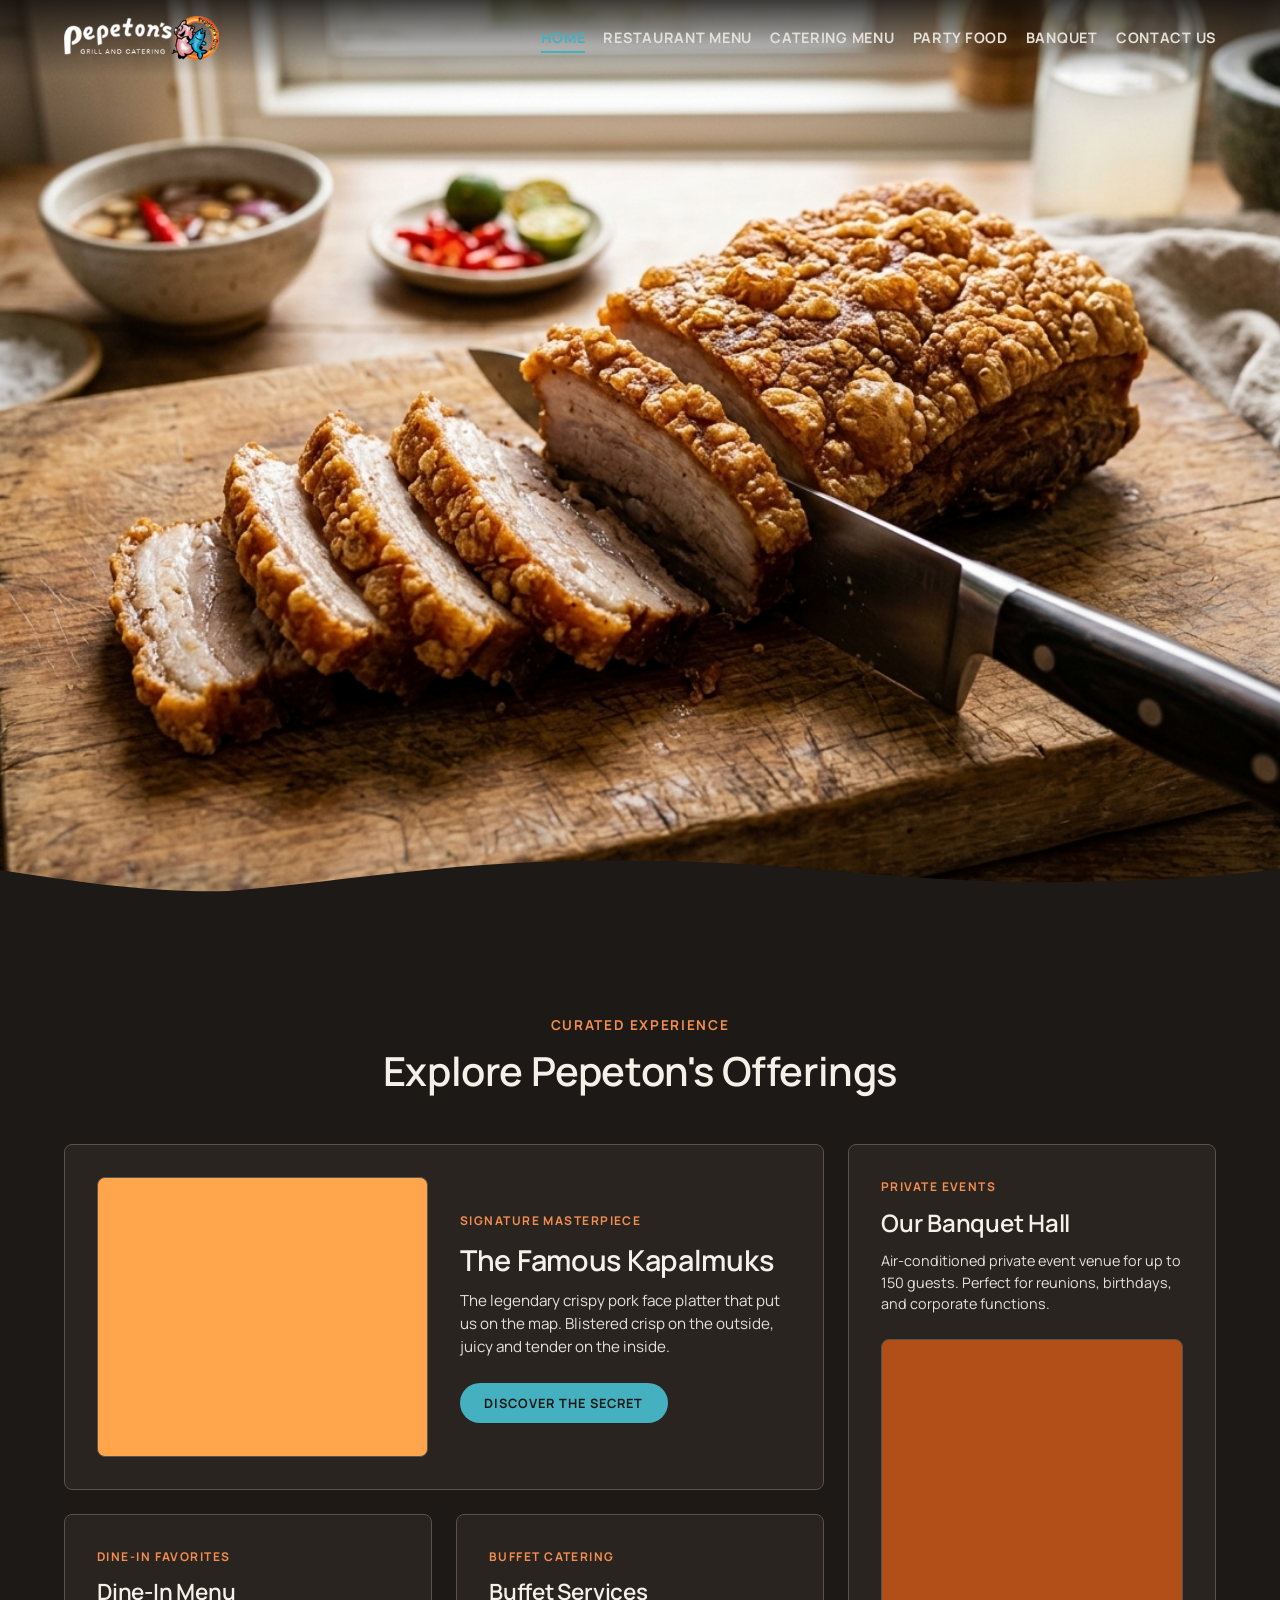
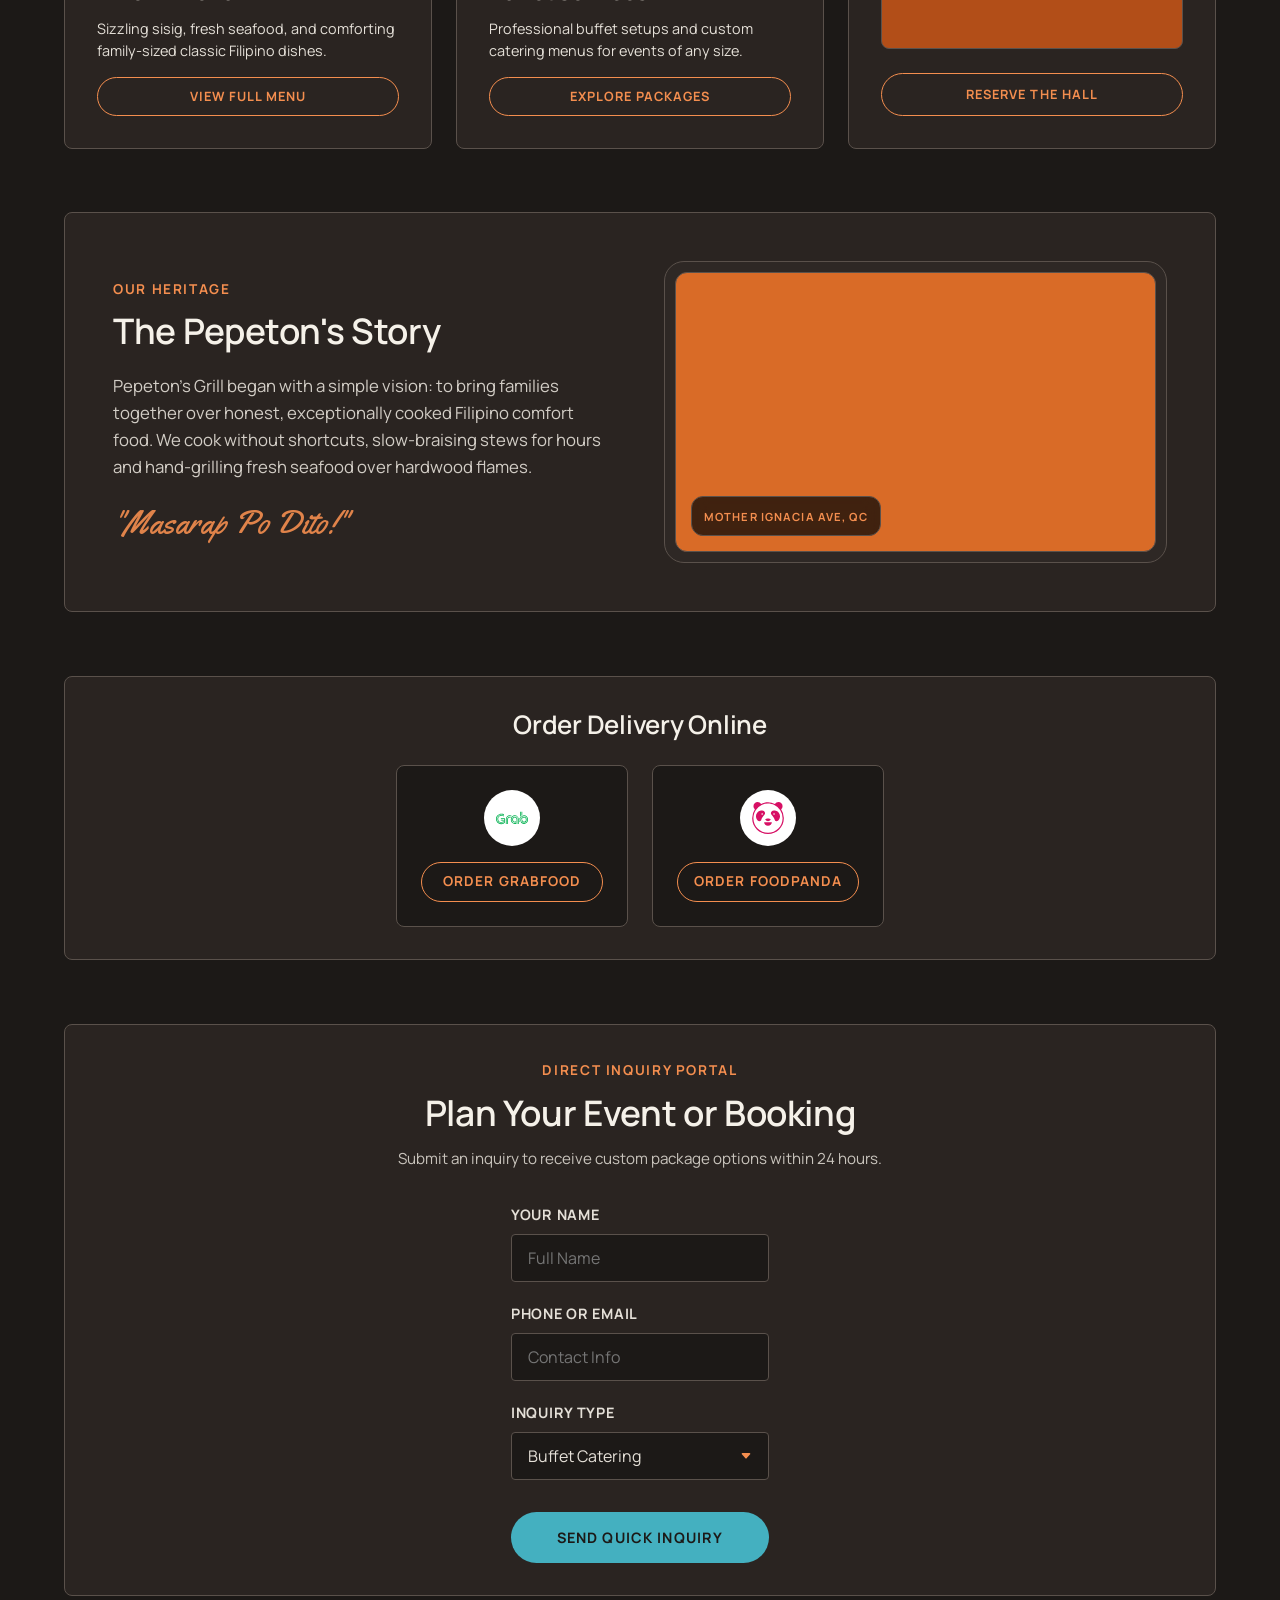
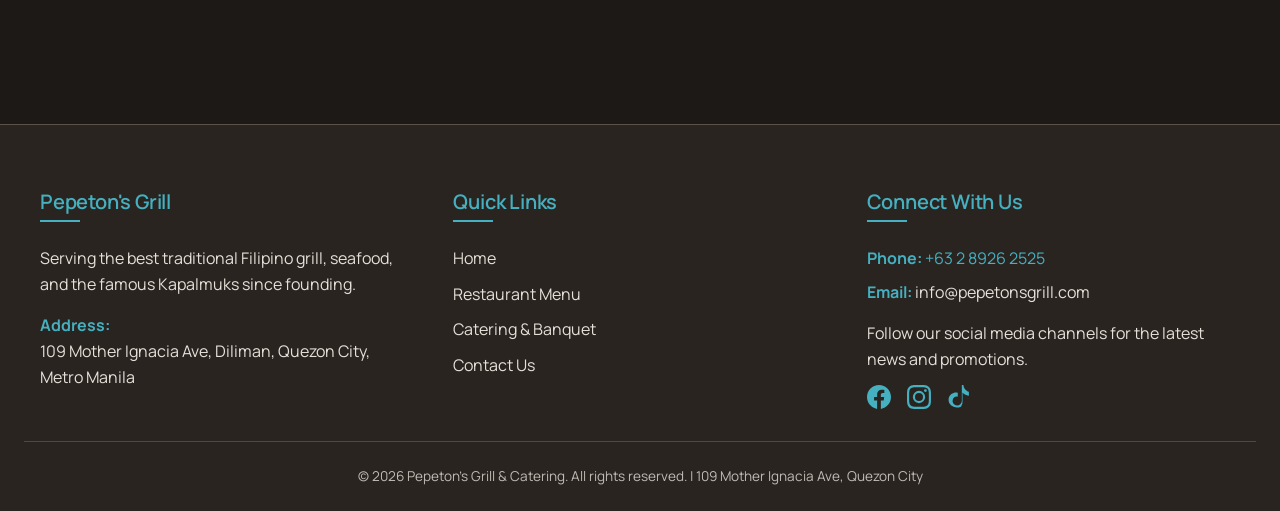
==== commit 7188e9ab: "Revert "mobile tweak" This reverts commit 610b2623ef737047d65b022d76de026b56315255." ====
--- a/index.html
+++ b/index.html
@@ -1,24 +1,19 @@
 <!DOCTYPE html>
 <html lang="en">
-
 <head>
   <meta charset="UTF-8">
   <meta name="viewport" content="width=device-width, initial-scale=1.0">
   <title>Pepeton's Grill & Catering | Home | Filipino & Seafood in Quezon City</title>
-  <meta name="description"
-    content="Welcome to Pepeton's Grill & Catering in Quezon City. Famous for Kapalmuks (crispy pork face), sisig, and grilled seafood. Order delivery or book private banquet and catering.">
-
+  <meta name="description" content="Welcome to Pepeton's Grill & Catering in Quezon City. Famous for Kapalmuks (crispy pork face), sisig, and grilled seafood. Order delivery or book private banquet and catering.">
+  
   <!-- Google Fonts: Manrope and Cursive fonts -->
   <link rel="preconnect" href="https://fonts.googleapis.com">
   <link rel="preconnect" href="https://fonts.gstatic.com" crossorigin>
-  <link
-    href="https://fonts.googleapis.com/css2?family=Manrope:wght@400;500;600;700;800&family=Dancing+Script:wght@700&family=Pacifico&family=Satisfy&family=Yellowtail&display=swap"
-    rel="stylesheet">
-
+  <link href="https://fonts.googleapis.com/css2?family=Manrope:wght@400;500;600;700;800&family=Dancing+Script:wght@700&family=Pacifico&family=Satisfy&family=Yellowtail&display=swap" rel="stylesheet">
+  
   <link rel="stylesheet" href="css/style.css">
 
 </head>
-
 <body>
 
   <!-- Top Sticky Header -->
@@ -27,7 +22,7 @@
       <a href="index.html" class="nav-logo" id="headerLogoLink">
         <img src="assets/logo.png" alt="Pepeton's Logo">
       </a>
-
+      
       <button class="mobile-nav-toggle" id="mobileNavToggle" aria-label="Toggle navigation">
         <span></span>
         <span></span>
@@ -36,11 +31,9 @@
 
       <ul class="nav-links" id="navLinks">
         <li><a href="index.html" class="active">Home</a></li>
-        <li><a href="our-story.html">Our Story</a></li>
         <li><a href="menu/restaurant.html">Restaurant Menu</a></li>
         <li><a href="menu/catering.html">Catering Menu</a></li>
         <li><a href="menu/party-food.html">Party Food</a></li>
-        <li><a href="kapalmuks.html">Kapalmuks</a></li>
         <li><a href="banquet.html">Banquet</a></li>
         <li><a href="contact.html">Contact Us</a></li>
       </ul>
@@ -55,7 +48,7 @@
       <div class="hero-slide" style="background-image: url('bg2.png');"></div>
       <div class="hero-slide" style="background-image: url('bg3.png');"></div>
     </div>
-
+    
     <!-- Hero Vignette/Overlay for legibility -->
     <div class="hero-overlay"></div>
 
@@ -64,23 +57,18 @@
     <div class="hero-content">
       <div style="display: inline-flex; align-items: center; gap: 16px; margin-bottom: 24px; flex-wrap: wrap;">
         <span class="slogan-badge">Masarap Po Dito!</span>
-        <span class="text-red text-uppercase-label" style="font-size: 0.8rem; opacity: 0.9; font-weight: 700;">Dine-In •
-          Delivery • Catering</span>
-      </div>
-      <h1 style="font-size: clamp(2.3rem, 5vw, 3.8rem); line-height: 1.1; margin: 0 0 24px;">Authentic Filipino Grill &
-        Seafood</h1>
+        <span class="text-red text-uppercase-label" style="font-size: 0.8rem; opacity: 0.9; font-weight: 700;">Dine-In • Delivery • Catering</span>
+      </div>
+      <h1 style="font-size: clamp(2.3rem, 5vw, 3.8rem); line-height: 1.1; margin: 0 0 24px;">Authentic Filipino Grill & Seafood</h1>
       <p class="hero-tagline" style="margin-bottom: 32px; font-size: 1.15rem; line-height: 1.6;">
-        Welcome to Pepeton's. We slow-cook, open-grill, and serve with family hospitality in the heart of Quezon City.
-        Home of the famous crispy Kapalmuks platter.
+        Welcome to Pepeton's. We slow-cook, open-grill, and serve with family hospitality in the heart of Quezon City. Home of the famous crispy Kapalmuks platter.
       </p>
-
+      
       <div class="hero-actions" style="margin-bottom: 40px;">
-        <a href="menu/restaurant.html" class="btn btn-secondary" id="heroBtnMenu"
-          style="border-color: var(--color-header-gold); color: var(--color-price-white);">Our Menu</a>
-        <a href="#homeQuickInquiry" class="btn btn-primary" id="heroBtnCatering"
-          style="background-color: var(--color-header-gold); color: var(--color-bg-dark);">Our Stores</a>
-      </div>
-
+        <a href="menu/restaurant.html" class="btn btn-secondary" id="heroBtnMenu" style="border-color: var(--color-header-gold); color: var(--color-price-white);">Our Menu</a>
+        <a href="#homeQuickInquiry" class="btn btn-primary" id="heroBtnCatering" style="background-color: var(--color-header-gold); color: var(--color-bg-dark);">Our Stores</a>
+      </div>
+      
       <div class="hero-operating-info" style="border-top-color: var(--color-divider-brown);">
         <div>
           <strong class="text-gold text-uppercase-label">Address</strong>
@@ -92,15 +80,12 @@
         </div>
       </div>
     </div>
-
+    
 
     <!-- Organic Wave Separator -->
     <div class="hero-wave">
-      <svg viewBox="0 0 1200 120" preserveAspectRatio="none"
-        style="position: relative; display: block; width: calc(100% + 1.3px); height: 40px; transform: rotateY(180deg);">
-        <path
-          d="M985.66,92.83C906.67,72,823.78,31,743.84,14.19c-82.26-17.34-168.06-16.33-250.45.39-57.84,11.73-114,31.07-172,41.86A600.21,600.21,0,0,1,0,27.35V120H1200V30.25C1123.29,66.36,1059.08,98.7,985.66,92.83Z"
-          fill="var(--color-bg-dark)"></path>
+      <svg viewBox="0 0 1200 120" preserveAspectRatio="none" style="position: relative; display: block; width: calc(100% + 1.3px); height: 40px; transform: rotateY(180deg);">
+        <path d="M985.66,92.83C906.67,72,823.78,31,743.84,14.19c-82.26-17.34-168.06-16.33-250.45.39-57.84,11.73-114,31.07-172,41.86A600.21,600.21,0,0,1,0,27.35V120H1200V30.25C1123.29,66.36,1059.08,98.7,985.66,92.83Z" fill="var(--color-bg-dark)"></path>
       </svg>
     </div>
   </section>
@@ -112,43 +97,35 @@
         <span class="text-gold text-uppercase-label">Curated Experience</span>
         <h2 style="font-size: 2.5rem; margin-top: 8px;">Explore Pepeton's Offerings</h2>
       </div>
-      <div class="bento-grid">
+         <div class="bento-grid">
         <!-- Bento Cell 1: Spotlight on the famous Kapalmuks (spans 2 cols on desktop) -->
-        <div class="card bento-col-2 bento-flex-mobile"
-          style="flex-direction: row; gap: 32px; padding: 32px; display: flex;">
+        <div class="card bento-col-2 bento-flex-mobile scroll-reveal" style="flex-direction: row; gap: 32px; padding: 32px; display: flex;">
           <div class="image-placeholder" style="width: 50%; min-height: 280px; background-color: #FFA64D;"></div>
-          <div
-            style="width: 50%; display: flex; flex-direction: column; justify-content: center; align-items: flex-start;">
+          <div style="width: 50%; display: flex; flex-direction: column; justify-content: center; align-items: flex-start;">
             <span class="text-gold text-uppercase-label" style="font-size: 0.75rem;">Signature Masterpiece</span>
             <h3 style="font-size: 1.8rem; margin: 12px 0; color: var(--color-price-white);">The Famous Kapalmuks</h3>
             <p style="font-size: 0.95rem; margin-bottom: 24px; color: var(--color-body-cream); line-height: 1.5;">
-              The legendary crispy pork face platter that put us on the map. Blistered crisp on the outside, juicy and
-              tender on the inside.
-            </p>
-            <a href="kapalmuks.html" class="btn btn-primary" style="padding: 10px 24px; font-size: 0.8rem;">Discover the
-              Secret</a>
+              The legendary crispy pork face platter that put us on the map. Blistered crisp on the outside, juicy and tender on the inside.
+            </p>
+            <a href="menu/restaurant.html?filter=kapalmuks" class="btn btn-primary" style="padding: 10px 24px; font-size: 0.8rem;">Discover the Secret</a>
           </div>
         </div>
 
         <!-- Bento Cell 2: Banquet Hall (spans 1 col wide, but spans 2 rows high) -->
-        <div class="card bento-row-2" style="padding: 32px; display: flex; flex-direction: column; height: 100%;">
+        <div class="card bento-row-2 scroll-reveal" style="padding: 32px; display: flex; flex-direction: column; height: 100%;">
           <div style="display: flex; flex-direction: column; align-items: flex-start;">
             <span class="text-gold text-uppercase-label" style="font-size: 0.75rem;">Private Events</span>
             <h3 style="font-size: 1.5rem; margin: 12px 0; color: var(--color-price-white);">Our Banquet Hall</h3>
             <p style="font-size: 0.9rem; color: var(--color-body-cream); margin-bottom: 24px; line-height: 1.5;">
-              Air-conditioned private event venue for up to 150 guests. Perfect for reunions, birthdays, and corporate
-              functions.
-            </p>
-          </div>
-          <div class="image-placeholder"
-            style="flex-grow: 1; min-height: 180px; background-color: #B24E18; margin-bottom: 24px;"></div>
-          <a href="banquet.html" class="btn btn-secondary"
-            style="width: 100%; text-align: center; font-size: 0.8rem; padding: 10px 0;">Reserve the Hall</a>
+              Air-conditioned private event venue for up to 150 guests. Perfect for reunions, birthdays, and corporate functions.
+            </p>
+          </div>
+          <div class="image-placeholder" style="flex-grow: 1; min-height: 180px; background-color: #B24E18; margin-bottom: 24px;"></div>
+          <a href="banquet.html" class="btn btn-secondary" style="width: 100%; text-align: center; font-size: 0.8rem; padding: 10px 0;">Reserve the Hall</a>
         </div>
 
         <!-- Bento Cell 3: Dine-In Menu (1 col) -->
-        <div class="card"
-          style="padding: 32px; display: flex; flex-direction: column; justify-content: space-between; height: 100%;">
+        <div class="card scroll-reveal" style="padding: 32px; display: flex; flex-direction: column; justify-content: space-between; height: 100%;">
           <div style="display: flex; flex-direction: column; align-items: flex-start;">
             <span class="text-gold text-uppercase-label" style="font-size: 0.75rem;">Dine-In Favorites</span>
             <h3 style="font-size: 1.4rem; margin: 12px 0; color: var(--color-price-white);">Dine-In Menu</h3>
@@ -156,14 +133,11 @@
               Sizzling sisig, fresh seafood, and comforting family-sized classic Filipino dishes.
             </p>
           </div>
-          <a href="menu/restaurant.html" class="btn btn-secondary"
-            style="width: 100%; text-align: center; font-size: 0.8rem; padding: 8px 0; margin-top: 16px;">View Full
-            Menu</a>
+          <a href="menu/restaurant.html" class="btn btn-secondary" style="width: 100%; text-align: center; font-size: 0.8rem; padding: 8px 0; margin-top: 16px;">View Full Menu</a>
         </div>
 
         <!-- Bento Cell 4: Catering Services (1 col) -->
-        <div class="card"
-          style="padding: 32px; display: flex; flex-direction: column; justify-content: space-between; height: 100%;">
+        <div class="card scroll-reveal" style="padding: 32px; display: flex; flex-direction: column; justify-content: space-between; height: 100%;">
           <div style="display: flex; flex-direction: column; align-items: flex-start;">
             <span class="text-gold text-uppercase-label" style="font-size: 0.75rem;">Buffet Catering</span>
             <h3 style="font-size: 1.4rem; margin: 12px 0; color: var(--color-price-white);">Buffet Services</h3>
@@ -171,9 +145,30 @@
               Professional buffet setups and custom catering menus for events of any size.
             </p>
           </div>
-          <a href="menu/catering.html" class="btn btn-secondary"
-            style="width: 100%; text-align: center; font-size: 0.8rem; padding: 8px 0; margin-top: 16px;">Explore
-            Packages</a>
+          <a href="menu/catering.html" class="btn btn-secondary" style="width: 100%; text-align: center; font-size: 0.8rem; padding: 8px 0; margin-top: 16px;">Explore Packages</a>
+        </div>
+      </div>
+    </section>
+
+    <!-- New Our Story Section -->
+    <section id="homeStory" class="card scroll-reveal" style="padding: 48px; margin-bottom: 64px;">
+      <div class="content-grid" style="align-items: center; gap: 48px;">
+        <div>
+          <span class="text-gold text-uppercase-label">Our Heritage</span>
+          <h2 style="font-size: 2.2rem; margin-top: 8px; margin-bottom: 20px;">The Pepeton's Story</h2>
+          <p style="font-size: 1.05rem; line-height: 1.6; margin-bottom: 16px; opacity: 0.9;">
+            Pepeton's Grill began with a simple vision: to bring families together over honest, exceptionally cooked Filipino comfort food. We cook without shortcuts, slow-braising stews for hours and hand-grilling fresh seafood over hardwood flames.
+          </p>
+          <div style="font-family: 'Yellowtail', cursive; font-size: 2rem; color: var(--color-header-gold); opacity: 0.9; margin-top: 16px;">
+            "Masarap Po Dito!"
+          </div>
+        </div>
+        <div style="border: 1px solid var(--color-brown-mid); padding: 10px; border-radius: 20px; background: rgba(255, 255, 255, 0.02); box-sizing: border-box; width: 100%;">
+          <div class="image-placeholder" style="min-height: 280px; background-color: #D96B27; border-radius: 12px; position: relative;">
+            <div style="position: absolute; bottom: 15px; left: 15px; background: rgba(12, 10, 9, 0.75); padding: 6px 12px; border-radius: 12px; border: 1px solid var(--color-brown-mid); backdrop-filter: blur(8px);">
+              <span style="font-size: 0.7rem; color: var(--color-header-gold); font-weight: 700; letter-spacing: 0.1em; text-transform: uppercase;">Mother Ignacia Ave, QC</span>
+            </div>
+          </div>
         </div>
       </div>
     </section>
@@ -181,64 +176,50 @@
     <!-- Delivery Platforms -->
     <section class="card" id="homeDelivery" style="text-align: center; padding: 32px 24px; margin-bottom: 64px;">
       <h2 style="margin-bottom: 24px; font-size: 1.6rem;">Order Delivery Online</h2>
-
-      <div class="content-grid"
-        style="grid-template-columns: repeat(auto-fit, minmax(200px, 1fr)); gap: 24px; max-width: 600px; margin: 0 auto;">
-        <div class="card"
-          style="padding: 24px; align-items: center; justify-content: center; background-color: var(--color-bg-dark); display: flex; flex-direction: column; gap: 16px; border: 1px solid var(--color-brown-mid);">
-          <div
-            style="width: 56px; height: 56px; background-color: #FFFFFF; border-radius: 50%; display: flex; align-items: center; justify-content: center;">
-            <svg role="img" viewBox="0 0 24 24" xmlns="http://www.w3.org/2000/svg"
-              style="width: 32px; height: 32px; fill: #00B14F;">
+      
+      <div class="content-grid" style="grid-template-columns: repeat(auto-fit, minmax(200px, 1fr)); gap: 24px; max-width: 600px; margin: 0 auto;">
+        <div class="card scroll-reveal" style="padding: 24px; align-items: center; justify-content: center; background-color: var(--color-bg-dark); display: flex; flex-direction: column; gap: 16px; border: 1px solid var(--color-brown-mid);">
+          <div style="width: 56px; height: 56px; background-color: #FFFFFF; border-radius: 50%; display: flex; align-items: center; justify-content: center;">
+            <svg role="img" viewBox="0 0 24 24" xmlns="http://www.w3.org/2000/svg" style="width: 32px; height: 32px; fill: #00B14F;">
               <title>Grab</title>
-              <path
-                d="M23.129 10.863a2.927 2.927 0 00-2.079-.872c-.57 0-1.141.212-1.455.421-.651.434-1.186.904-2.149 2.148v.894c.817-1.064 1.59-1.903 2.177-2.364.386-.31.933-.501 1.427-.501 1.275 0 2.352 1.077 2.352 2.352v.538c0 .63-.247 1.223-.698 1.668a2.341 2.341 0 01-1.654.685c-1.048 0-1.97-.719-2.22-1.701l-.422.51c.307 1.03 1.417 1.789 2.642 1.789.778 0 1.516-.31 2.079-.872.562-.562.871-1.3.871-2.079v-.538c0-.778-.31-1.517-.871-2.078m-12.8-.274c.406 0 .757.087 1.074.266.149-.186.299-.337.411-.449-.335-.256-.903-.415-1.485-.415-.83 0-1.584.3-2.122.843-.534.54-.83 1.287-.83 2.107v3.489h.598V12.94c0-1.385.968-2.352 2.354-2.352m5.678 5.84v-3.488c0-1.072-.84-1.913-1.913-1.913-.5 0-.976.203-1.343.57a1.895 1.895 0 00-.57 1.343v.538c0 1.037.877 1.913 1.913 1.913.285 0 .671-.07.908-.264v-.631c-.232.187-.57.298-.908.298a1.302 1.302 0 01-1.315-1.316v-.538a1.3 1.3 0 011.315-1.314 1.3 1.3 0 011.316 1.314v3.489zM0 12.596v.193c0 1.036.393 2.003 1.107 2.722a3.759 3.759 0 002.689 1.112c.82 0 1.548-.186 2.162-.551.506-.302.73-.607.75-.635V12.22H3.65v.597H6.11v2.434l-.002.002c-.288.288-.972.77-2.312.77a3.165 3.165 0 01-2.279-.938 3.247 3.247 0 01-.92-2.297v-.193c0-.83.375-1.656 1.026-2.269a3.558 3.558 0 012.442-.967c.847 0 1.438.129 1.913.416v-.67c-.494-.21-1.085-.305-1.913-.305C1.862 8.8 0 10.538 0 12.595m10.329-.968c.226 0 .419.037.571.112.075-.186.151-.339.262-.525-.162-.116-.549-.186-.833-.186-1.09 0-1.913.823-1.913 1.913v3.489h.598V12.94c0-.774.54-1.314 1.315-1.314m-4.351-.702v-.707c-.541-.29-1.131-.419-1.913-.419-.799 0-1.555.293-2.132.824-.577.532-.895 1.233-.895 1.972v.193c0 1.542 1.237 2.796 2.758 2.796 1.237 0 1.745-.405 1.874-.533v-1.794H3.65v.598h1.46v.899l-.005.001c-.187.075-.578.231-1.31.231-.58 0-1.122-.225-1.528-.636a2.203 2.203 0 01-.632-1.562v-.193c0-1.192 1.113-2.198 2.43-2.198.91 0 1.45.147 1.913.528m14.105 1.126c.27-.27.623-.424.967-.424.737 0 1.315.577 1.315 1.314v.538c0 .738-.578 1.316-1.315 1.316-.357 0-.702-.196-.972-.55a2.151 2.151 0 01-.418-1.12l-.484.591c.095.452.33.885.665 1.19.344.313.774.486 1.209.486a1.915 1.915 0 001.913-1.913v-.538c0-.499-.202-.977-.57-1.343a1.896 1.896 0 00-1.343-.57c-.316 0-.818.114-1.417.652l-.002.002c-.16.16-.536.536-.765.804-.384.42-.943 1.054-1.42 1.688v.933c.529-.68.833-1.06 1.33-1.634.445-.519.996-1.15 1.307-1.422m-8.939 1.428c0 .779.31 1.517.872 2.08a2.93 2.93 0 002.078.87c.33 0 .669-.07.908-.188v-.597c-.28.117-.618.188-.908.188-1.274 0-2.352-1.077-2.352-2.353v-.538c0-1.275 1.078-2.352 2.352-2.352a2.34 2.34 0 012.353 2.353v3.488h.598v-3.604a2.979 2.979 0 00-.915-2.006 2.92 2.92 0 00-2.036-.83c-.778 0-1.516.31-2.078.873a2.926 2.926 0 00-.872 2.078zm6.918-2.313c.183-.22.372-.443.596-.631V7.378h-.596zm1.037-.876V7.378h.597V9.88a3.601 3.601 0 00-.597.41" />
-            </svg>
-          </div>
-          <a href="https://food.grab.com" target="_blank" rel="noopener" class="btn btn-secondary"
-            style="padding: 8px 16px; font-size: 0.85rem; width: 100%;">Order GrabFood</a>
-        </div>
-
-        <div class="card"
-          style="padding: 24px; align-items: center; justify-content: center; background-color: var(--color-bg-dark); display: flex; flex-direction: column; gap: 16px; border: 1px solid var(--color-brown-mid);">
-          <div
-            style="width: 56px; height: 56px; background-color: #FFFFFF; border-radius: 50%; display: flex; align-items: center; justify-content: center;">
-            <svg role="img" viewBox="0 0 24 24" xmlns="http://www.w3.org/2000/svg"
-              style="width: 32px; height: 32px; fill: #D70F64;">
+              <path d="M23.129 10.863a2.927 2.927 0 00-2.079-.872c-.57 0-1.141.212-1.455.421-.651.434-1.186.904-2.149 2.148v.894c.817-1.064 1.59-1.903 2.177-2.364.386-.31.933-.501 1.427-.501 1.275 0 2.352 1.077 2.352 2.352v.538c0 .63-.247 1.223-.698 1.668a2.341 2.341 0 01-1.654.685c-1.048 0-1.97-.719-2.22-1.701l-.422.51c.307 1.03 1.417 1.789 2.642 1.789.778 0 1.516-.31 2.079-.872.562-.562.871-1.3.871-2.079v-.538c0-.778-.31-1.517-.871-2.078m-12.8-.274c.406 0 .757.087 1.074.266.149-.186.299-.337.411-.449-.335-.256-.903-.415-1.485-.415-.83 0-1.584.3-2.122.843-.534.54-.83 1.287-.83 2.107v3.489h.598V12.94c0-1.385.968-2.352 2.354-2.352m5.678 5.84v-3.488c0-1.072-.84-1.913-1.913-1.913-.5 0-.976.203-1.343.57a1.895 1.895 0 00-.57 1.343v.538c0 1.037.877 1.913 1.913 1.913.285 0 .671-.07.908-.264v-.631c-.232.187-.57.298-.908.298a1.302 1.302 0 01-1.315-1.316v-.538a1.3 1.3 0 011.315-1.314 1.3 1.3 0 011.316 1.314v3.489zM0 12.596v.193c0 1.036.393 2.003 1.107 2.722a3.759 3.759 0 002.689 1.112c.82 0 1.548-.186 2.162-.551.506-.302.73-.607.75-.635V12.22H3.65v.597H6.11v2.434l-.002.002c-.288.288-.972.77-2.312.77a3.165 3.165 0 01-2.279-.938 3.247 3.247 0 01-.92-2.297v-.193c0-.83.375-1.656 1.026-2.269a3.558 3.558 0 012.442-.967c.847 0 1.438.129 1.913.416v-.67c-.494-.21-1.085-.305-1.913-.305C1.862 8.8 0 10.538 0 12.595m10.329-.968c.226 0 .419.037.571.112.075-.186.151-.339.262-.525-.162-.116-.549-.186-.833-.186-1.09 0-1.913.823-1.913 1.913v3.489h.598V12.94c0-.774.54-1.314 1.315-1.314m-4.351-.702v-.707c-.541-.29-1.131-.419-1.913-.419-.799 0-1.555.293-2.132.824-.577.532-.895 1.233-.895 1.972v.193c0 1.542 1.237 2.796 2.758 2.796 1.237 0 1.745-.405 1.874-.533v-1.794H3.65v.598h1.46v.899l-.005.001c-.187.075-.578.231-1.31.231-.58 0-1.122-.225-1.528-.636a2.203 2.203 0 01-.632-1.562v-.193c0-1.192 1.113-2.198 2.43-2.198.91 0 1.45.147 1.913.528m14.105 1.126c.27-.27.623-.424.967-.424.737 0 1.315.577 1.315 1.314v.538c0 .738-.578 1.316-1.315 1.316-.357 0-.702-.196-.972-.55a2.151 2.151 0 01-.418-1.12l-.484.591c.095.452.33.885.665 1.19.344.313.774.486 1.209.486a1.915 1.915 0 001.913-1.913v-.538c0-.499-.202-.977-.57-1.343a1.896 1.896 0 00-1.343-.57c-.316 0-.818.114-1.417.652l-.002.002c-.16.16-.536.536-.765.804-.384.42-.943 1.054-1.42 1.688v.933c.529-.68.833-1.06 1.33-1.634.445-.519.996-1.15 1.307-1.422m-8.939 1.428c0 .779.31 1.517.872 2.08a2.93 2.93 0 002.078.87c.33 0 .669-.07.908-.188v-.597c-.28.117-.618.188-.908.188-1.274 0-2.352-1.077-2.352-2.353v-.538c0-1.275 1.078-2.352 2.352-2.352a2.34 2.34 0 012.353 2.353v3.488h.598v-3.604a2.979 2.979 0 00-.915-2.006 2.92 2.92 0 00-2.036-.83c-.778 0-1.516.31-2.078.873a2.926 2.926 0 00-.872 2.078zm6.918-2.313c.183-.22.372-.443.596-.631V7.378h-.596zm1.037-.876V7.378h.597V9.88a3.601 3.601 0 00-.597.41"/>
+            </svg>
+          </div>
+          <a href="https://food.grab.com" target="_blank" rel="noopener" class="btn btn-secondary" style="padding: 8px 16px; font-size: 0.85rem; width: 100%;">Order GrabFood</a>
+        </div>
+        
+        <div class="card scroll-reveal" style="padding: 24px; align-items: center; justify-content: center; background-color: var(--color-bg-dark); display: flex; flex-direction: column; gap: 16px; border: 1px solid var(--color-brown-mid);">
+          <div style="width: 56px; height: 56px; background-color: #FFFFFF; border-radius: 50%; display: flex; align-items: center; justify-content: center;">
+            <svg role="img" viewBox="0 0 24 24" xmlns="http://www.w3.org/2000/svg" style="width: 32px; height: 32px; fill: #D70F64;">
               <title>foodpanda</title>
-              <path
-                d="M4.224 0a3.14 3.14 0 00-3.14 3.127 3.1 3.1 0 001.079 2.36 11.811 11.811 0 00-2.037 6.639C.126 18.68 5.458 24 12 24c6.542 0 11.874-5.32 11.874-11.874a11.69 11.69 0 00-2.025-6.614 3.136 3.136 0 001.09-2.373A3.132 3.132 0 0019.8.012a3.118 3.118 0 00-2.636 1.438A11.792 11.792 0 0012.012.264c-1.845 0-3.595.419-5.152 1.174A3.133 3.133 0 004.224 0zM12 1.198c1.713 0 3.331.396 4.78 1.102a10.995 10.995 0 014.29 3.715 10.89 10.89 0 011.882 6.135c.011 6.039-4.901 10.951-10.94 10.951-6.04 0-10.951-4.912-10.951-10.951 0-2.277.694-4.386 1.88-6.135A11.08 11.08 0 017.232 2.3 10.773 10.773 0 0112 1.198zM7.367 6.345c-.853.012-1.743.292-2.28.653-1.031.682-2.29 2.156-2.085 4.181.191 2.025 1.785 3.283 2.612 3.283.826 0 1.234-.42 1.485-1.45.252-1.018 1.115-2.192 2.217-3.45s-.024-2.469-.024-2.469c-.393-.513-1.052-.727-1.755-.747a3.952 3.952 0 00-.17-.001zm9.233.007l-.17.001c-.702.02-1.358.233-1.746.752 0 0-1.126 1.21-.024 2.469 1.114 1.258 1.965 2.432 2.217 3.45.251 1.019.659 1.438 1.485 1.45.827 0 2.409-1.258 2.612-3.283.204-2.025-1.054-3.51-2.084-4.182-.544-.36-1.437-.643-2.29-.657zm-8.962 2c.348 0 .624.275.624.623-.012.335-.288.623-.624.623a.619.619 0 01-.623-.623c0-.348.276-.624.623-.624zm8.891 0c.348 0 .623.275.623.623-.012.335-.287.623-.623.623a.619.619 0 01-.623-.623c0-.348.288-.624.623-.624zm-4.541 4.025c-.527 0-2.06.096-2.06.587 0 .887 1.88 1.522 2.06 1.474.18.048 2.06-.587 2.06-1.474 0-.49-1.52-.587-2.06-.587zM9.076 15.17c0 1.414 1.294 2.564 2.912 2.564 1.618 0 2.924-1.15 2.924-2.564z" />
-            </svg>
-          </div>
-          <a href="https://www.foodpanda.ph" target="_blank" rel="noopener" class="btn btn-secondary"
-            style="padding: 8px 16px; font-size: 0.85rem; width: 100%;">Order Foodpanda</a>
+              <path d="M4.224 0a3.14 3.14 0 00-3.14 3.127 3.1 3.1 0 001.079 2.36 11.811 11.811 0 00-2.037 6.639C.126 18.68 5.458 24 12 24c6.542 0 11.874-5.32 11.874-11.874a11.69 11.69 0 00-2.025-6.614 3.136 3.136 0 001.09-2.373A3.132 3.132 0 0019.8.012a3.118 3.118 0 00-2.636 1.438A11.792 11.792 0 0012.012.264c-1.845 0-3.595.419-5.152 1.174A3.133 3.133 0 004.224 0zM12 1.198c1.713 0 3.331.396 4.78 1.102a10.995 10.995 0 014.29 3.715 10.89 10.89 0 011.882 6.135c.011 6.039-4.901 10.951-10.94 10.951-6.04 0-10.951-4.912-10.951-10.951 0-2.277.694-4.386 1.88-6.135A11.08 11.08 0 017.232 2.3 10.773 10.773 0 0112 1.198zM7.367 6.345c-.853.012-1.743.292-2.28.653-1.031.682-2.29 2.156-2.085 4.181.191 2.025 1.785 3.283 2.612 3.283.826 0 1.234-.42 1.485-1.45.252-1.018 1.115-2.192 2.217-3.45s-.024-2.469-.024-2.469c-.393-.513-1.052-.727-1.755-.747a3.952 3.952 0 00-.17-.001zm9.233.007l-.17.001c-.702.02-1.358.233-1.746.752 0 0-1.126 1.21-.024 2.469 1.114 1.258 1.965 2.432 2.217 3.45.251 1.019.659 1.438 1.485 1.45.827 0 2.409-1.258 2.612-3.283.204-2.025-1.054-3.51-2.084-4.182-.544-.36-1.437-.643-2.29-.657zm-8.962 2c.348 0 .624.275.624.623-.012.335-.288.623-.624.623a.619.619 0 01-.623-.623c0-.348.276-.624.623-.624zm8.891 0c.348 0 .623.275.623.623-.012.335-.287.623-.623.623a.619.619 0 01-.623-.623c0-.348.288-.624.623-.624zm-4.541 4.025c-.527 0-2.06.096-2.06.587 0 .887 1.88 1.522 2.06 1.474.18.048 2.06-.587 2.06-1.474 0-.49-1.52-.587-2.06-.587zM9.076 15.17c0 1.414 1.294 2.564 2.912 2.564 1.618 0 2.924-1.15 2.924-2.564z"/>
+            </svg>
+          </div>
+          <a href="https://www.foodpanda.ph" target="_blank" rel="noopener" class="btn btn-secondary" style="padding: 8px 16px; font-size: 0.85rem; width: 100%;">Order Foodpanda</a>
         </div>
       </div>
     </section>
 
     <!-- High-Converting Lead Generation Inquiry Widget -->
-    <section class="card" id="homeQuickInquiry" style="padding: 32px; margin-bottom: 64px;">
+    <section class="card scroll-reveal" id="homeQuickInquiry" style="padding: 32px; margin-bottom: 64px;">
       <div style="text-align: center; max-width: 600px; margin: 0 auto 32px;">
         <span class="text-gold text-uppercase-label">Direct Inquiry Portal</span>
         <h2 style="font-size: 2.2rem; margin-top: 8px; margin-bottom: 12px;">Plan Your Event or Booking</h2>
-        <p style="font-size: 0.95rem; opacity: 0.85;">Submit an inquiry to receive custom package options within 24
-          hours.</p>
-      </div>
-
-      <form id="quickInquiryForm" style="max-width: 800px; margin: 0 auto;"
-        onsubmit="event.preventDefault(); alert('Thank you! Your inquiry has been registered. Our events manager will contact you shortly.'); this.reset();">
-        <div class="content-grid"
-          style="grid-template-columns: repeat(auto-fit, minmax(200px, 1fr)); gap: 20px; margin-bottom: 32px;">
+        <p style="font-size: 0.95rem; opacity: 0.85;">Submit an inquiry to receive custom package options within 24 hours.</p>
+      </div>
+      
+      <form id="quickInquiryForm" style="max-width: 800px; margin: 0 auto;" onsubmit="event.preventDefault(); alert('Thank you! Your inquiry has been registered. Our events manager will contact you shortly.'); this.reset();">
+        <div class="content-grid" style="grid-template-columns: repeat(auto-fit, minmax(200px, 1fr)); gap: 20px; margin-bottom: 32px;">
           <div class="form-group" style="margin-bottom: 0;">
             <label for="quickName">Your Name</label>
             <input type="text" id="quickName" class="form-control" placeholder="Full Name" required>
           </div>
-
+          
           <div class="form-group" style="margin-bottom: 0;">
             <label for="quickContact">Phone or Email</label>
             <input type="text" id="quickContact" class="form-control" placeholder="Contact Info" required>
           </div>
-
+          
           <div class="form-group" style="margin-bottom: 0;">
             <label for="quickType">Inquiry Type</label>
             <select id="quickType" class="form-control" required>
@@ -249,9 +230,8 @@
             </select>
           </div>
         </div>
-
-        <button type="submit" class="btn btn-primary" style="width: 100%; padding: 16px 0; font-size: 0.9rem;">Send
-          Quick Inquiry</button>
+        
+        <button type="submit" class="btn btn-primary" style="width: 100%; padding: 16px 0; font-size: 0.9rem;">Send Quick Inquiry</button>
       </form>
     </section>
   </main>
@@ -262,15 +242,13 @@
       <div class="footer-col">
         <h3 class="text-gold">Pepeton's Grill</h3>
         <p>Serving the best traditional Filipino grill, seafood, and the famous Kapalmuks since founding.</p>
-        <p style="margin-top: 16px;"><strong class="text-gold">Address:</strong><br>109 Mother Ignacia Ave, Diliman,
-          Quezon City, Metro Manila</p>
-      </div>
-
+        <p style="margin-top: 16px;"><strong class="text-gold">Address:</strong><br>109 Mother Ignacia Ave, Diliman, Quezon City, Metro Manila</p>
+      </div>
+      
       <div class="footer-col">
         <h3 class="text-gold">Quick Links</h3>
         <ul>
           <li><a href="index.html">Home</a></li>
-          <li><a href="our-story.html">Our Story</a></li>
           <li><a href="menu/restaurant.html">Restaurant Menu</a></li>
           <li><a href="menu/catering.html">Catering & Banquet</a></li>
           <li><a href="contact.html">Contact Us</a></li>
@@ -279,33 +257,23 @@
 
       <div class="footer-col">
         <h3 class="text-gold">Connect With Us</h3>
-        <p><strong class="text-gold">Phone:</strong> <a href="tel:+63289262525" class="text-gold">+63 2 8926 2525</a>
-        </p>
+        <p><strong class="text-gold">Phone:</strong> <a href="tel:+63289262525" class="text-gold">+63 2 8926 2525</a></p>
         <p><strong class="text-gold">Email:</strong> info@pepetonsgrill.com</p>
         <p style="margin-top: 16px;">Follow our social media channels for the latest news and promotions.</p>
         <p style="margin-top: 12px; display: flex; gap: 16px; align-items: center;">
-          <a href="https://facebook.com" target="_blank" rel="noopener" class="text-gold" aria-label="Facebook"
-            style="display: flex; align-items: center;">
-            <svg viewBox="0 0 24 24" fill="currentColor" style="width: 24px; height: 24px; transition: transform 0.2s;"
-              onmouseover="this.style.transform='scale(1.1)'" onmouseout="this.style.transform='scale(1)'">
-              <path
-                d="M24 12.073c0-6.627-5.373-12-12-12s-12 5.373-12 12c0 5.99 4.388 10.954 10.125 11.854v-8.385H7.078v-3.47h3.047V9.43c0-3.007 1.792-4.669 4.533-4.669 1.312 0 2.686.235 2.686.235v2.953H15.83c-1.491 0-1.956.925-1.956 1.874v2.25h3.328l-.532 3.47h-2.796v8.385C19.612 23.027 24 18.062 24 12.073z" />
+          <a href="https://facebook.com" target="_blank" rel="noopener" class="text-gold" aria-label="Facebook" style="display: flex; align-items: center;">
+            <svg viewBox="0 0 24 24" fill="currentColor" style="width: 24px; height: 24px; transition: transform 0.2s;" onmouseover="this.style.transform='scale(1.1)'" onmouseout="this.style.transform='scale(1)'">
+              <path d="M24 12.073c0-6.627-5.373-12-12-12s-12 5.373-12 12c0 5.99 4.388 10.954 10.125 11.854v-8.385H7.078v-3.47h3.047V9.43c0-3.007 1.792-4.669 4.533-4.669 1.312 0 2.686.235 2.686.235v2.953H15.83c-1.491 0-1.956.925-1.956 1.874v2.25h3.328l-.532 3.47h-2.796v8.385C19.612 23.027 24 18.062 24 12.073z"/>
             </svg>
           </a>
-          <a href="https://instagram.com" target="_blank" rel="noopener" class="text-gold" aria-label="Instagram"
-            style="display: flex; align-items: center;">
-            <svg viewBox="0 0 24 24" fill="currentColor" style="width: 24px; height: 24px; transition: transform 0.2s;"
-              onmouseover="this.style.transform='scale(1.1)'" onmouseout="this.style.transform='scale(1)'">
-              <path
-                d="M12 2.163c3.204 0 3.584.012 4.85.07 3.252.148 4.771 1.691 4.919 4.919.058 1.265.069 1.645.069 4.849 0 3.205-.012 3.584-.069 4.849-.149 3.225-1.664 4.771-4.919 4.919-1.266.058-1.644.07-4.85.07-3.204 0-3.584-.012-4.849-.07-3.26-.149-4.771-1.699-4.919-4.92-.058-1.265-.07-1.644-.07-4.849 0-3.204.013-3.583.07-4.849.149-3.227 1.664-4.771 4.919-4.919 1.266-.057 1.645-.069 4.849-.069zM12 0C8.741 0 8.333.014 7.053.072 2.695.272.273 2.69.073 7.051.014 8.333 0 8.741 0 12c0 3.259.014 3.668.072 4.948.2 4.358 2.618 6.98 6.98 6.98 1.281.058 1.689.072 4.948.072 3.259 0 3.668-.014 4.948-.072 4.354-.2 6.782-2.618 6.979-6.98.059-1.28.073-1.689.073-4.948 0-3.259-.014-3.667-.072-4.947-.196-4.354-2.617-6.78-6.979-6.98C15.668.014 15.259 0 12 0zm0 5.838a6.162 6.162 0 1 0 0 12.324 6.162 6.162 0 0 0 0-12.324zM12 16a4 4 0 1 1 0-8 4 4 0 0 1 0 8zm6.406-11.845a1.44 1.44 0 1 0 0 2.881 1.44 1.44 0 0 0 0-2.881z" />
+          <a href="https://instagram.com" target="_blank" rel="noopener" class="text-gold" aria-label="Instagram" style="display: flex; align-items: center;">
+            <svg viewBox="0 0 24 24" fill="currentColor" style="width: 24px; height: 24px; transition: transform 0.2s;" onmouseover="this.style.transform='scale(1.1)'" onmouseout="this.style.transform='scale(1)'">
+              <path d="M12 2.163c3.204 0 3.584.012 4.85.07 3.252.148 4.771 1.691 4.919 4.919.058 1.265.069 1.645.069 4.849 0 3.205-.012 3.584-.069 4.849-.149 3.225-1.664 4.771-4.919 4.919-1.266.058-1.644.07-4.85.07-3.204 0-3.584-.012-4.849-.07-3.26-.149-4.771-1.699-4.919-4.92-.058-1.265-.07-1.644-.07-4.849 0-3.204.013-3.583.07-4.849.149-3.227 1.664-4.771 4.919-4.919 1.266-.057 1.645-.069 4.849-.069zM12 0C8.741 0 8.333.014 7.053.072 2.695.272.273 2.69.073 7.051.014 8.333 0 8.741 0 12c0 3.259.014 3.668.072 4.948.2 4.358 2.618 6.98 6.98 6.98 1.281.058 1.689.072 4.948.072 3.259 0 3.668-.014 4.948-.072 4.354-.2 6.782-2.618 6.979-6.98.059-1.28.073-1.689.073-4.948 0-3.259-.014-3.667-.072-4.947-.196-4.354-2.617-6.78-6.979-6.98C15.668.014 15.259 0 12 0zm0 5.838a6.162 6.162 0 1 0 0 12.324 6.162 6.162 0 0 0 0-12.324zM12 16a4 4 0 1 1 0-8 4 4 0 0 1 0 8zm6.406-11.845a1.44 1.44 0 1 0 0 2.881 1.44 1.44 0 0 0 0-2.881z"/>
             </svg>
           </a>
-          <a href="https://tiktok.com" target="_blank" rel="noopener" class="text-gold" aria-label="TikTok"
-            style="display: flex; align-items: center;">
-            <svg viewBox="0 0 24 24" fill="currentColor" style="width: 24px; height: 24px; transition: transform 0.2s;"
-              onmouseover="this.style.transform='scale(1.1)'" onmouseout="this.style.transform='scale(1)'">
-              <path
-                d="M12.525.02c1.31-.02 2.61-.01 3.91-.02.08 1.53.63 3.02 1.59 4.23.97 1.22 2.34 2.12 3.86 2.57v3.83c-1.84-.04-3.61-.69-5.06-1.83a8.914 8.914 0 0 1-1.3-1.29v8.94c.05 1.89-.52 3.75-1.63 5.25A9.458 9.458 0 0 1 4.28 20.4c-1.72-1.37-2.73-3.48-2.71-5.69.02-2.2 1.05-4.29 2.78-5.64 1.83-1.42 4.2-1.92 6.42-1.34v3.9c-1.1-.35-2.29-.19-3.26.43a4.793 4.793 0 0 0-1.93 3.86c.01 1.4.67 2.73 1.8 3.56a4.896 4.896 0 0 0 5.97-.24c1.02-.91 1.56-2.25 1.48-3.62V0h-.02z" />
+          <a href="https://tiktok.com" target="_blank" rel="noopener" class="text-gold" aria-label="TikTok" style="display: flex; align-items: center;">
+            <svg viewBox="0 0 24 24" fill="currentColor" style="width: 24px; height: 24px; transition: transform 0.2s;" onmouseover="this.style.transform='scale(1.1)'" onmouseout="this.style.transform='scale(1)'">
+              <path d="M12.525.02c1.31-.02 2.61-.01 3.91-.02.08 1.53.63 3.02 1.59 4.23.97 1.22 2.34 2.12 3.86 2.57v3.83c-1.84-.04-3.61-.69-5.06-1.83a8.914 8.914 0 0 1-1.3-1.29v8.94c.05 1.89-.52 3.75-1.63 5.25A9.458 9.458 0 0 1 4.28 20.4c-1.72-1.37-2.73-3.48-2.71-5.69.02-2.2 1.05-4.29 2.78-5.64 1.83-1.42 4.2-1.92 6.42-1.34v3.9c-1.1-.35-2.29-.19-3.26.43a4.793 4.793 0 0 0-1.93 3.86c.01 1.4.67 2.73 1.8 3.56a4.896 4.896 0 0 0 5.97-.24c1.02-.91 1.56-2.25 1.48-3.62V0h-.02z"/>
             </svg>
           </a>
         </p>
@@ -318,5 +286,4 @@
 
   <script src="js/main.js"></script>
 </body>
-
-</html>+</html>
--- a/css/style.css
+++ b/css/style.css
@@ -170,12 +170,7 @@
   align-items: center;
   max-width: 1200px;
   margin: 0 auto;
-  padding: 24px var(--space-lg);
-  transition: padding 0.3s var(--motion-ease-standard);
-}
-
-.header-overlay.scrolled .nav-container {
-  padding: 14px var(--space-lg);
+  padding: var(--space-md) var(--space-lg);
 }
 
 .nav-logo {
@@ -452,23 +447,13 @@
 
 /* Hero Elements & Animations */
 .header-overlay {
-  position: fixed;
+  position: absolute;
   top: 0;
   left: 0;
   width: 100%;
-  background: transparent !important;
-  border-bottom: 1px solid transparent !important;
-  box-shadow: none;
+  background: linear-gradient(to bottom, rgba(12, 10, 9, 0.8) 0%, rgba(12, 10, 9, 0) 100%) !important;
+  border-bottom: none !important;
   z-index: 100;
-  transition: background-color 0.4s var(--motion-ease-standard), 
-              border-color 0.4s var(--motion-ease-standard), 
-              box-shadow 0.4s var(--motion-ease-standard);
-}
-
-.header-overlay.scrolled {
-  background: var(--color-maroon-bg) !important;
-  border-bottom: 1px solid var(--color-divider-brown) !important;
-  box-shadow: 0 4px 20px rgba(0, 0, 0, 0.3) !important;
 }
 
 .hero-slideshow {
@@ -949,14 +934,6 @@
 }
 
 @media (max-width: 1024px) {
-  .nav-container {
-    padding: 20px var(--space-md);
-  }
-
-  .header-overlay.scrolled .nav-container {
-    padding: 12px var(--space-md) !important;
-  }
-
   .nav-links {
     display: none;
     flex-direction: column;
@@ -1320,11 +1297,7 @@
   }
 
   .nav-container {
-    padding: 16px var(--space-md) !important;
-  }
-
-  .header-overlay.scrolled .nav-container {
-    padding: 10px var(--space-md) !important;
+    padding: var(--space-sm) var(--space-md);
   }
 
   .nav-logo img {
@@ -1578,11 +1551,11 @@
 
   .menu-sidebar {
     position: sticky;
-    top: 60px;
+    top: 0;
     z-index: 90;
     background-color: var(--color-bg-dark);
     margin: 0 calc(-1 * var(--space-md));
-    padding: 16px var(--space-md);
+    padding: var(--space-sm) var(--space-md);
     border-bottom: 1px solid var(--color-divider-brown);
     min-width: 0;
   }
@@ -1593,12 +1566,18 @@
 
   .menu-sidebar .menu-tabs {
     flex-direction: row;
-    flex-wrap: wrap;
-    justify-content: center;
+    overflow-x: auto;
+    white-space: nowrap;
     border: none;
     background: none;
     padding: 0;
-    gap: 8px var(--space-sm);
+    gap: var(--space-xs);
+    scrollbar-width: none;
+    -webkit-overflow-scrolling: touch;
+  }
+
+  .menu-sidebar .menu-tabs::-webkit-scrollbar {
+    display: none;
   }
 
   .menu-sidebar .menu-tab-btn {
@@ -1624,7 +1603,7 @@
 @media (max-width: 768px) {
   .menu-sidebar {
     margin: 0 -16px !important;
-    padding: 12px 16px !important;
+    padding: var(--space-xs) 16px !important;
   }
 
   .menu-sidebar .menu-tab-btn {
@@ -1636,9 +1615,8 @@
 
 @media (max-width: 480px) {
   .menu-sidebar {
-    top: 52px;
     margin: 0 -12px !important;
-    padding: 10px 12px !important;
+    padding: var(--space-xs) 12px !important;
   }
 
   .menu-sidebar .menu-tab-btn {
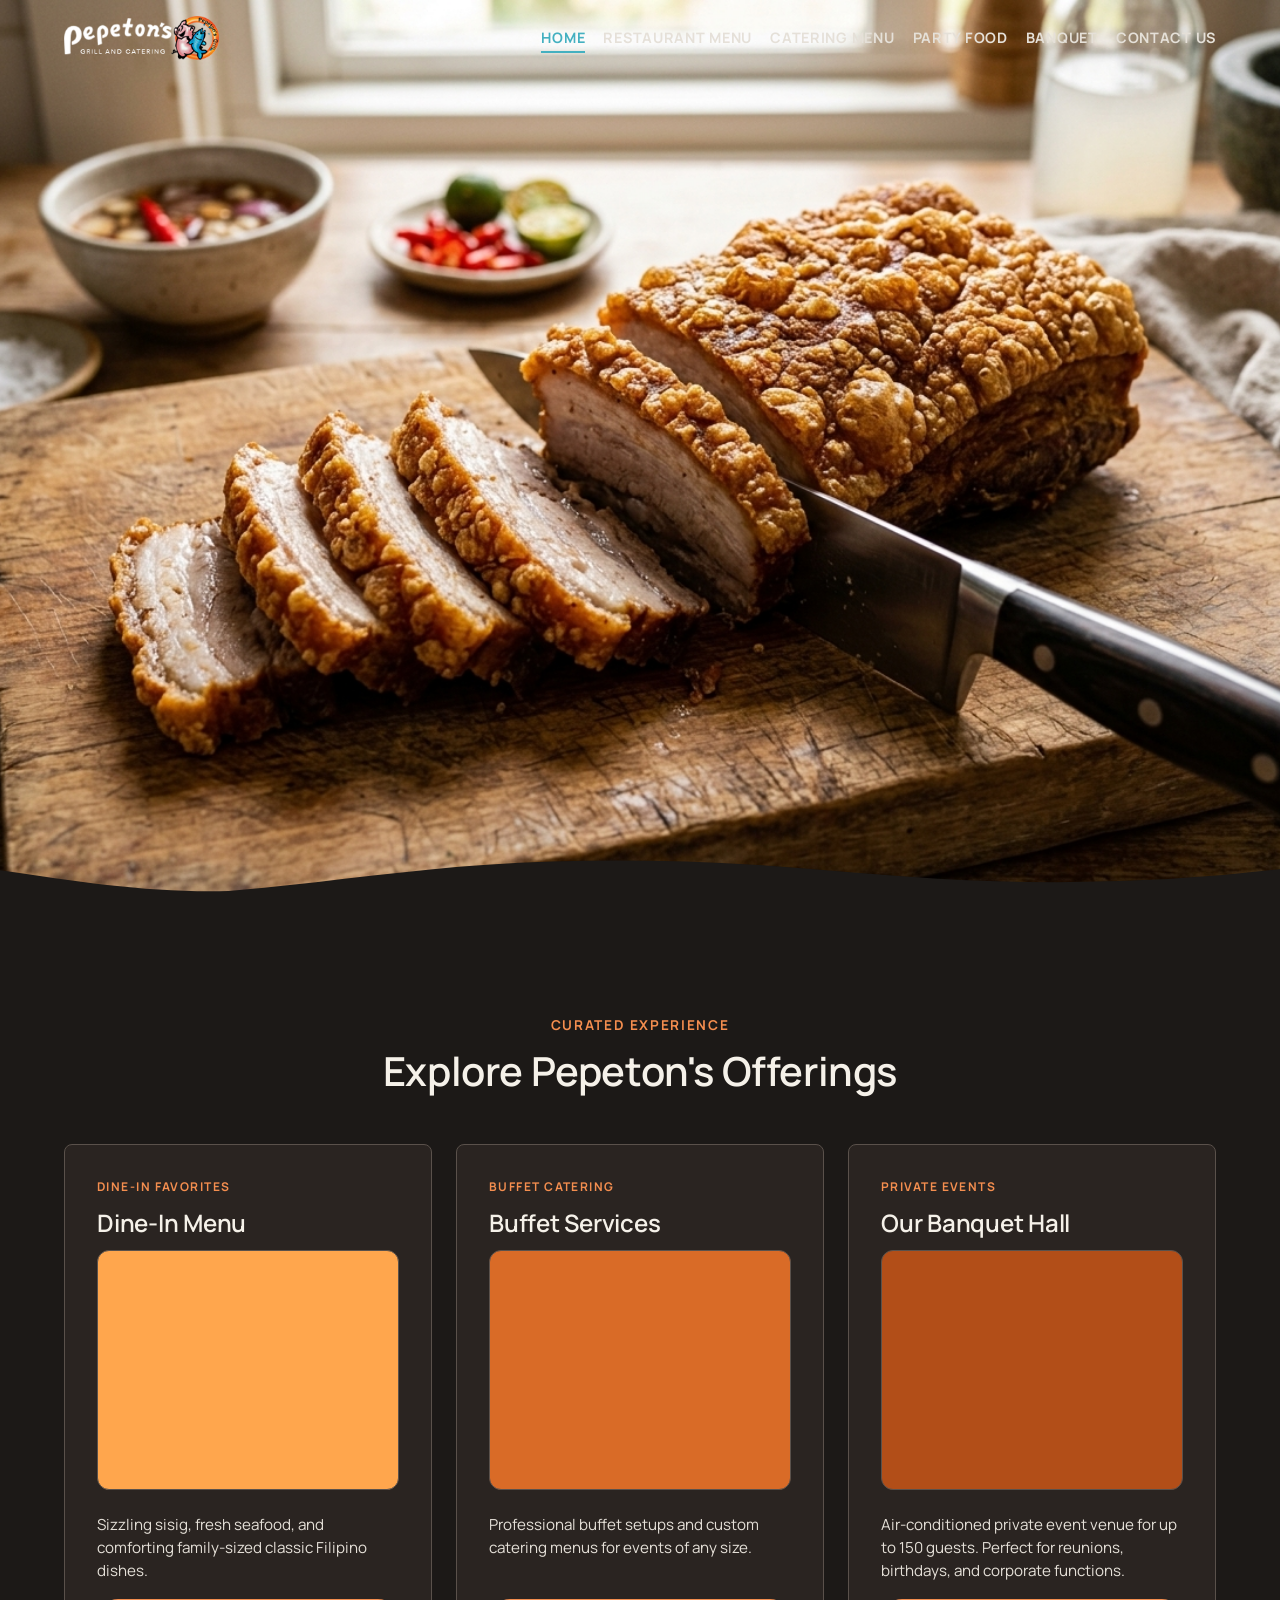
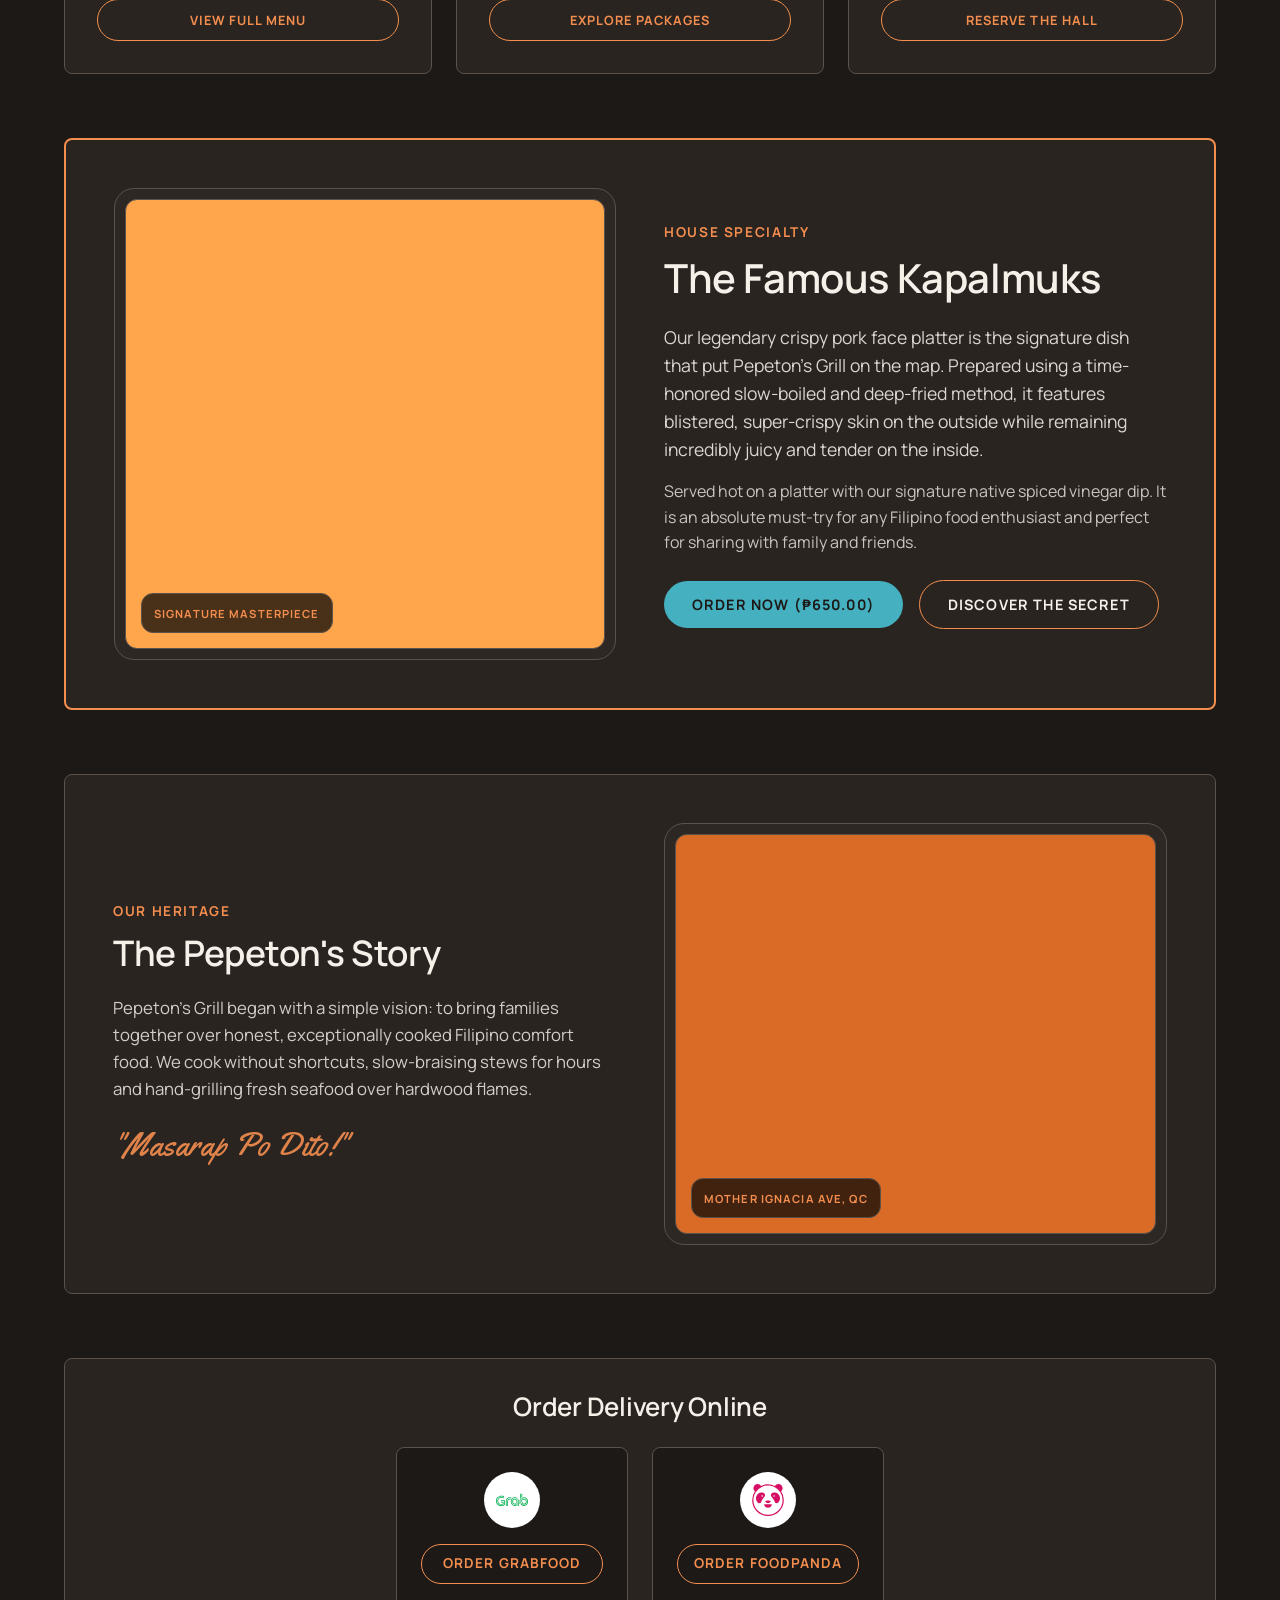
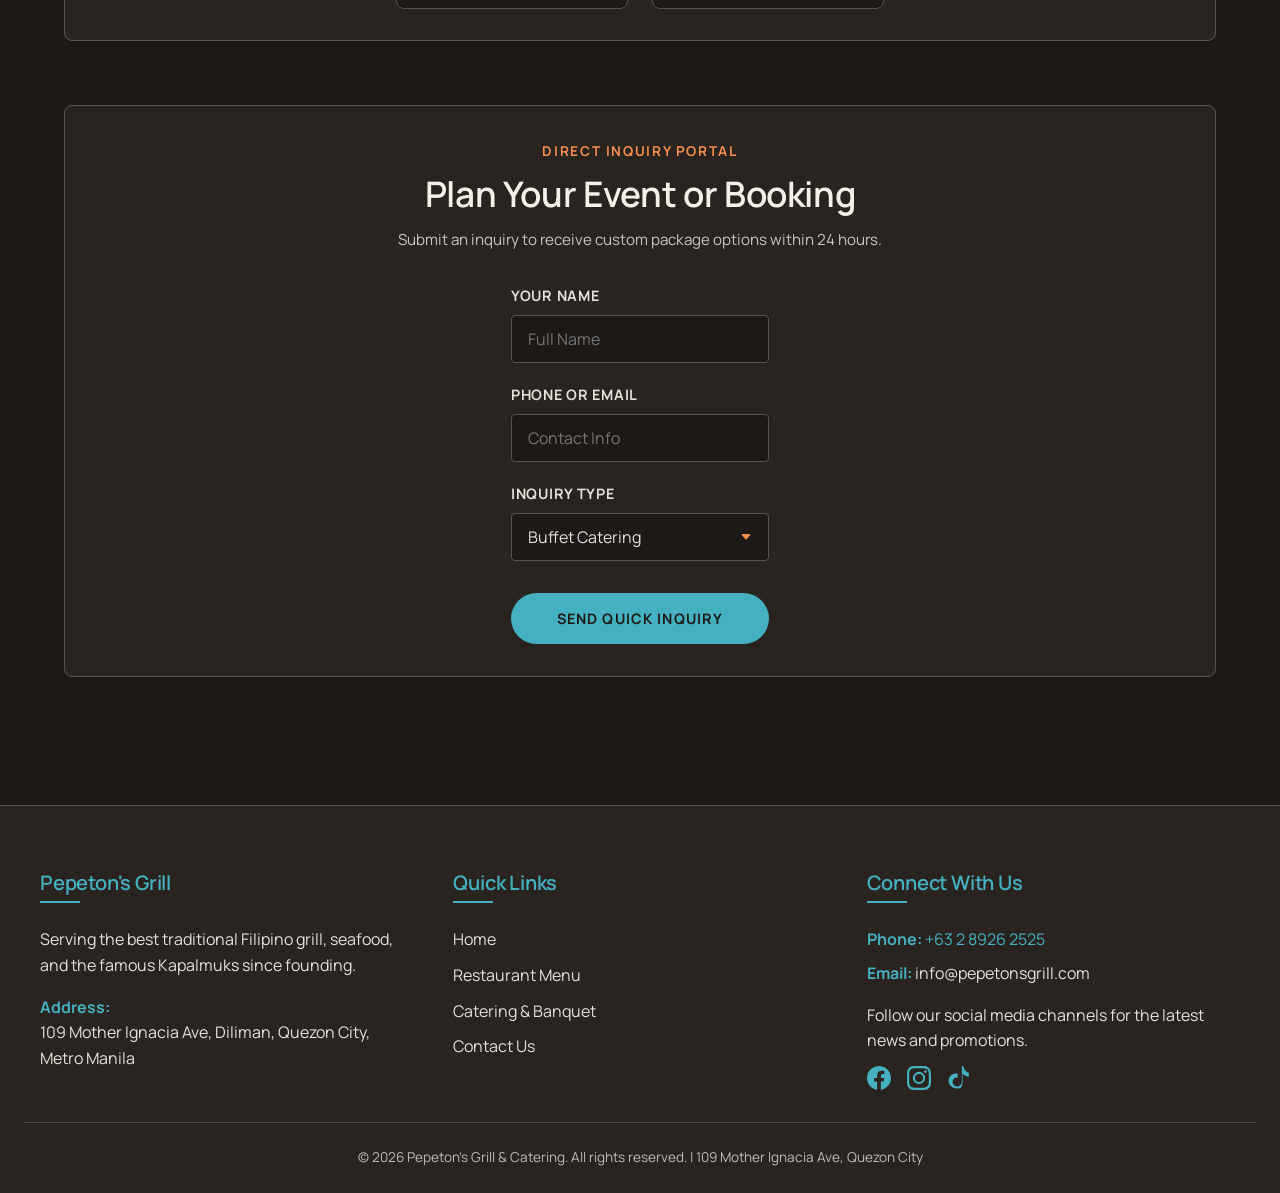
==== commit 28ef4a9b: "update" ====
--- a/index.html
+++ b/index.html
@@ -97,55 +97,71 @@
         <span class="text-gold text-uppercase-label">Curated Experience</span>
         <h2 style="font-size: 2.5rem; margin-top: 8px;">Explore Pepeton's Offerings</h2>
       </div>
-         <div class="bento-grid">
-        <!-- Bento Cell 1: Spotlight on the famous Kapalmuks (spans 2 cols on desktop) -->
-        <div class="card bento-col-2 bento-flex-mobile scroll-reveal" style="flex-direction: row; gap: 32px; padding: 32px; display: flex;">
-          <div class="image-placeholder" style="width: 50%; min-height: 280px; background-color: #FFA64D;"></div>
-          <div style="width: 50%; display: flex; flex-direction: column; justify-content: center; align-items: flex-start;">
-            <span class="text-gold text-uppercase-label" style="font-size: 0.75rem;">Signature Masterpiece</span>
-            <h3 style="font-size: 1.8rem; margin: 12px 0; color: var(--color-price-white);">The Famous Kapalmuks</h3>
-            <p style="font-size: 0.95rem; margin-bottom: 24px; color: var(--color-body-cream); line-height: 1.5;">
-              The legendary crispy pork face platter that put us on the map. Blistered crisp on the outside, juicy and tender on the inside.
+      <div class="bento-grid">
+        <!-- Bento Cell 1: Dine-In Menu -->
+        <div class="card scroll-reveal" style="padding: 32px; display: flex; flex-direction: column; justify-content: space-between; height: 100%;">
+          <div style="display: flex; flex-direction: column; align-items: flex-start; width: 100%;">
+            <span class="text-gold text-uppercase-label" style="font-size: 0.75rem;">Dine-In Favorites</span>
+            <h3 style="font-size: 1.5rem; margin: 12px 0; color: var(--color-price-white);">Dine-In Menu</h3>
+            <div class="image-placeholder" style="width: 100%; min-height: 240px; background-color: #FFA64D; margin-bottom: 24px; border-radius: 12px;"></div>
+            <p style="font-size: 0.95rem; color: var(--color-body-cream); line-height: 1.5; margin-bottom: 16px;">
+              Sizzling sisig, fresh seafood, and comforting family-sized classic Filipino dishes.
             </p>
-            <a href="menu/restaurant.html?filter=kapalmuks" class="btn btn-primary" style="padding: 10px 24px; font-size: 0.8rem;">Discover the Secret</a>
-          </div>
-        </div>
-
-        <!-- Bento Cell 2: Banquet Hall (spans 1 col wide, but spans 2 rows high) -->
-        <div class="card bento-row-2 scroll-reveal" style="padding: 32px; display: flex; flex-direction: column; height: 100%;">
-          <div style="display: flex; flex-direction: column; align-items: flex-start;">
+          </div>
+          <a href="menu/restaurant.html" class="btn btn-secondary" style="width: 100%; text-align: center; font-size: 0.8rem; padding: 10px 0; margin-top: auto;">View Full Menu</a>
+        </div>
+
+        <!-- Bento Cell 2: Catering Services -->
+        <div class="card scroll-reveal" style="padding: 32px; display: flex; flex-direction: column; justify-content: space-between; height: 100%;">
+          <div style="display: flex; flex-direction: column; align-items: flex-start; width: 100%;">
+            <span class="text-gold text-uppercase-label" style="font-size: 0.75rem;">Buffet Catering</span>
+            <h3 style="font-size: 1.5rem; margin: 12px 0; color: var(--color-price-white);">Buffet Services</h3>
+            <div class="image-placeholder" style="width: 100%; min-height: 240px; background-color: #D96B27; margin-bottom: 24px; border-radius: 12px;"></div>
+            <p style="font-size: 0.95rem; color: var(--color-body-cream); line-height: 1.5; margin-bottom: 16px;">
+              Professional buffet setups and custom catering menus for events of any size.
+            </p>
+          </div>
+          <a href="menu/catering.html" class="btn btn-secondary" style="width: 100%; text-align: center; font-size: 0.8rem; padding: 10px 0; margin-top: auto;">Explore Packages</a>
+        </div>
+
+        <!-- Bento Cell 3: Banquet Hall -->
+        <div class="card scroll-reveal" style="padding: 32px; display: flex; flex-direction: column; justify-content: space-between; height: 100%;">
+          <div style="display: flex; flex-direction: column; align-items: flex-start; width: 100%;">
             <span class="text-gold text-uppercase-label" style="font-size: 0.75rem;">Private Events</span>
             <h3 style="font-size: 1.5rem; margin: 12px 0; color: var(--color-price-white);">Our Banquet Hall</h3>
-            <p style="font-size: 0.9rem; color: var(--color-body-cream); margin-bottom: 24px; line-height: 1.5;">
+            <div class="image-placeholder" style="width: 100%; min-height: 240px; background-color: #B24E18; margin-bottom: 24px; border-radius: 12px;"></div>
+            <p style="font-size: 0.95rem; color: var(--color-body-cream); line-height: 1.5; margin-bottom: 16px;">
               Air-conditioned private event venue for up to 150 guests. Perfect for reunions, birthdays, and corporate functions.
             </p>
           </div>
-          <div class="image-placeholder" style="flex-grow: 1; min-height: 180px; background-color: #B24E18; margin-bottom: 24px;"></div>
-          <a href="banquet.html" class="btn btn-secondary" style="width: 100%; text-align: center; font-size: 0.8rem; padding: 10px 0;">Reserve the Hall</a>
-        </div>
-
-        <!-- Bento Cell 3: Dine-In Menu (1 col) -->
-        <div class="card scroll-reveal" style="padding: 32px; display: flex; flex-direction: column; justify-content: space-between; height: 100%;">
-          <div style="display: flex; flex-direction: column; align-items: flex-start;">
-            <span class="text-gold text-uppercase-label" style="font-size: 0.75rem;">Dine-In Favorites</span>
-            <h3 style="font-size: 1.4rem; margin: 12px 0; color: var(--color-price-white);">Dine-In Menu</h3>
-            <p style="font-size: 0.9rem; color: var(--color-body-cream); line-height: 1.5;">
-              Sizzling sisig, fresh seafood, and comforting family-sized classic Filipino dishes.
-            </p>
-          </div>
-          <a href="menu/restaurant.html" class="btn btn-secondary" style="width: 100%; text-align: center; font-size: 0.8rem; padding: 8px 0; margin-top: 16px;">View Full Menu</a>
-        </div>
-
-        <!-- Bento Cell 4: Catering Services (1 col) -->
-        <div class="card scroll-reveal" style="padding: 32px; display: flex; flex-direction: column; justify-content: space-between; height: 100%;">
-          <div style="display: flex; flex-direction: column; align-items: flex-start;">
-            <span class="text-gold text-uppercase-label" style="font-size: 0.75rem;">Buffet Catering</span>
-            <h3 style="font-size: 1.4rem; margin: 12px 0; color: var(--color-price-white);">Buffet Services</h3>
-            <p style="font-size: 0.9rem; color: var(--color-body-cream); line-height: 1.5;">
-              Professional buffet setups and custom catering menus for events of any size.
-            </p>
-          </div>
-          <a href="menu/catering.html" class="btn btn-secondary" style="width: 100%; text-align: center; font-size: 0.8rem; padding: 8px 0; margin-top: 16px;">Explore Packages</a>
+          <a href="banquet.html" class="btn btn-secondary" style="width: 100%; text-align: center; font-size: 0.8rem; padding: 10px 0; margin-top: auto;">Reserve the Hall</a>
+        </div>
+      </div>
+    </section>
+
+    <!-- Dedicated Showcase Section for the Famous Kapalmuks -->
+    <section id="homeKapalmuksHighlight" class="card scroll-reveal" style="padding: 48px; margin-bottom: 64px; border: 2px solid var(--color-header-gold);">
+      <div class="content-grid" style="align-items: center; gap: 48px;">
+        <div style="border: 1px solid var(--color-brown-mid); padding: 10px; border-radius: 20px; background: rgba(255, 255, 255, 0.02); box-sizing: border-box; width: 100%;">
+          <div class="image-placeholder" style="min-height: 450px; background-color: #FFA64D; border-radius: 12px; position: relative;">
+            <div style="position: absolute; bottom: 15px; left: 15px; background: rgba(12, 10, 9, 0.75); padding: 6px 12px; border-radius: 12px; border: 1px solid var(--color-brown-mid); backdrop-filter: blur(8px);">
+              <span style="font-size: 0.7rem; color: var(--color-header-gold); font-weight: 700; letter-spacing: 0.1em; text-transform: uppercase;">Signature Masterpiece</span>
+            </div>
+          </div>
+        </div>
+        <div>
+          <span class="text-gold text-uppercase-label">House Specialty</span>
+          <h2 style="font-size: 2.5rem; margin-top: 8px; margin-bottom: 20px; color: var(--color-price-white);">The Famous Kapalmuks</h2>
+          <p style="font-size: 1.1rem; line-height: 1.6; margin-bottom: 16px; opacity: 0.95; color: var(--color-body-cream);">
+            Our legendary crispy pork face platter is the signature dish that put Pepeton's Grill on the map. Prepared using a time-honored slow-boiled and deep-fried method, it features blistered, super-crispy skin on the outside while remaining incredibly juicy and tender on the inside.
+          </p>
+          <p style="font-size: 1rem; line-height: 1.6; margin-bottom: 24px; color: var(--color-body-cream); opacity: 0.85;">
+            Served hot on a platter with our signature native spiced vinegar dip. It is an absolute must-try for any Filipino food enthusiast and perfect for sharing with family and friends.
+          </p>
+          <div style="display: flex; gap: 16px; align-items: center; flex-wrap: wrap;">
+            <a href="menu/restaurant.html#kapalmuks" class="btn btn-primary" style="padding: 12px 28px; font-size: 0.9rem;">Order Now (₱650.00)</a>
+            <a href="menu/restaurant.html?filter=kapalmuks" class="btn btn-secondary" style="padding: 12px 28px; font-size: 0.9rem; border-color: var(--color-header-gold); color: var(--color-price-white);">Discover the Secret</a>
+          </div>
         </div>
       </div>
     </section>
@@ -164,7 +180,7 @@
           </div>
         </div>
         <div style="border: 1px solid var(--color-brown-mid); padding: 10px; border-radius: 20px; background: rgba(255, 255, 255, 0.02); box-sizing: border-box; width: 100%;">
-          <div class="image-placeholder" style="min-height: 280px; background-color: #D96B27; border-radius: 12px; position: relative;">
+          <div class="image-placeholder" style="min-height: 400px; background-color: #D96B27; border-radius: 12px; position: relative;">
             <div style="position: absolute; bottom: 15px; left: 15px; background: rgba(12, 10, 9, 0.75); padding: 6px 12px; border-radius: 12px; border: 1px solid var(--color-brown-mid); backdrop-filter: blur(8px);">
               <span style="font-size: 0.7rem; color: var(--color-header-gold); font-weight: 700; letter-spacing: 0.1em; text-transform: uppercase;">Mother Ignacia Ave, QC</span>
             </div>
--- a/css/style.css
+++ b/css/style.css
@@ -447,13 +447,22 @@
 
 /* Hero Elements & Animations */
 .header-overlay {
-  position: absolute;
+  position: fixed;
   top: 0;
   left: 0;
   width: 100%;
-  background: linear-gradient(to bottom, rgba(12, 10, 9, 0.8) 0%, rgba(12, 10, 9, 0) 100%) !important;
-  border-bottom: none !important;
+  background: transparent !important;
+  border-bottom: 1px solid transparent !important;
   z-index: 100;
+  transition: background-color 0.3s ease, border-color 0.3s ease, box-shadow 0.3s ease;
+}
+
+.header-overlay.scrolled {
+  background: rgba(26, 26, 26, 0.95) !important; /* Premium dark gray background */
+  backdrop-filter: blur(12px);
+  -webkit-backdrop-filter: blur(12px);
+  border-bottom: 1px solid rgba(255, 255, 255, 0.08) !important;
+  box-shadow: 0 4px 30px rgba(0, 0, 0, 0.4) !important;
 }
 
 .hero-slideshow {
@@ -1630,10 +1639,33 @@
 @media (min-width: 769px) {
   .menu-item.specialty {
     grid-column: 1 / -1;
+    display: flex;
+    flex-direction: row;
+    height: 480px;
+    align-items: stretch;
   }
   
   .menu-item.specialty .menu-item-img {
-    height: 420px;
+    width: 65%;
+    height: 100%;
+  }
+
+  .menu-item.specialty .menu-item-content {
+    width: 35%;
+    padding: var(--space-xl);
+    display: flex;
+    flex-direction: column;
+    justify-content: center;
+  }
+
+  .menu-item.specialty .menu-item-name {
+    font-size: 1.95rem;
+    margin-bottom: var(--space-sm);
+  }
+  
+  .menu-item.specialty .menu-item-desc {
+    font-size: 1.1rem;
+    line-height: 1.6;
   }
 }
 
@@ -1642,6 +1674,16 @@
   box-shadow: 0 8px 30px rgba(244, 142, 79, 0.15);
   position: relative;
   cursor: pointer;
+}
+
+.menu-item.specialty .menu-item-name {
+  font-size: 1.45rem;
+}
+
+.menu-item.specialty .menu-item-desc {
+  font-size: 0.95rem;
+  opacity: 0.85;
+  line-height: 1.5;
 }
 
 .menu-item.specialty:hover {
@@ -1922,3 +1964,8 @@
   transform: translateY(0);
   filter: blur(0);
 }
+
+/* Hide prices on restaurant menu page */
+.full-width-menu-main .menu-item-price {
+  display: none !important;
+}
